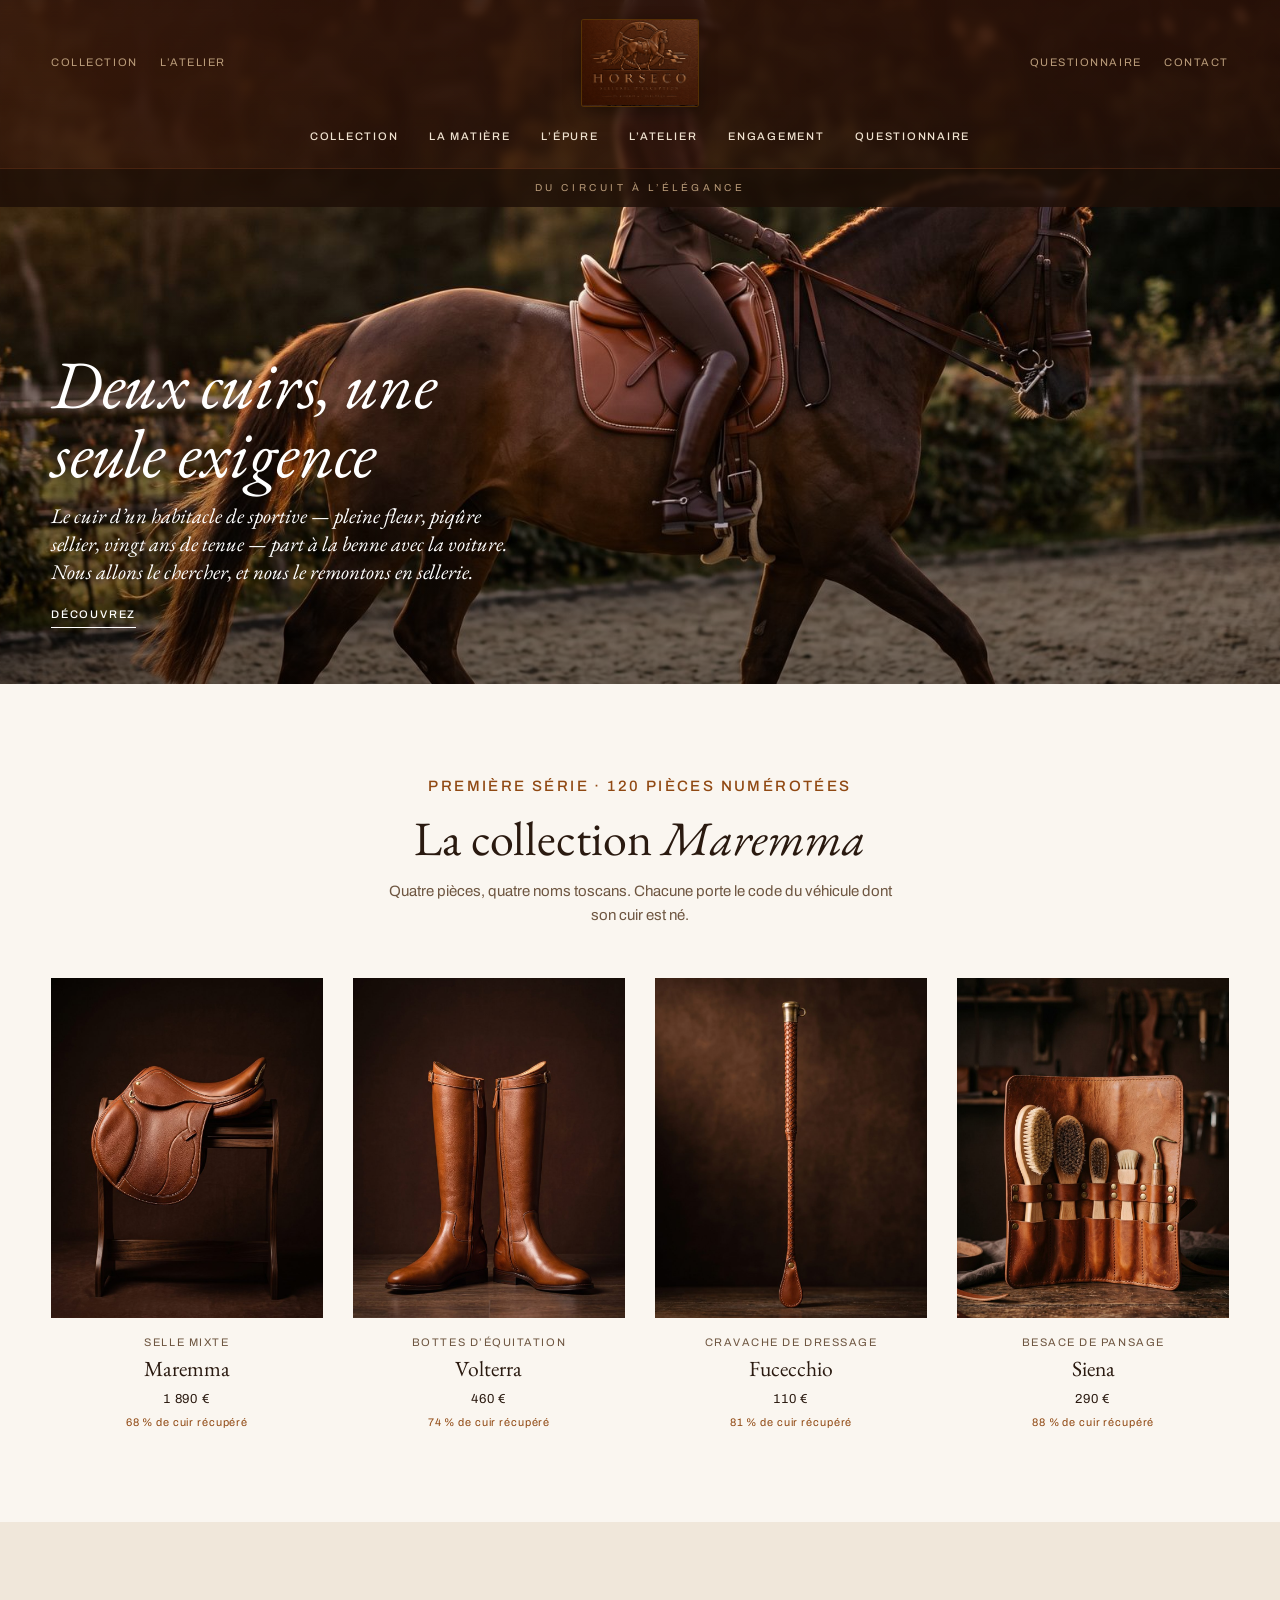
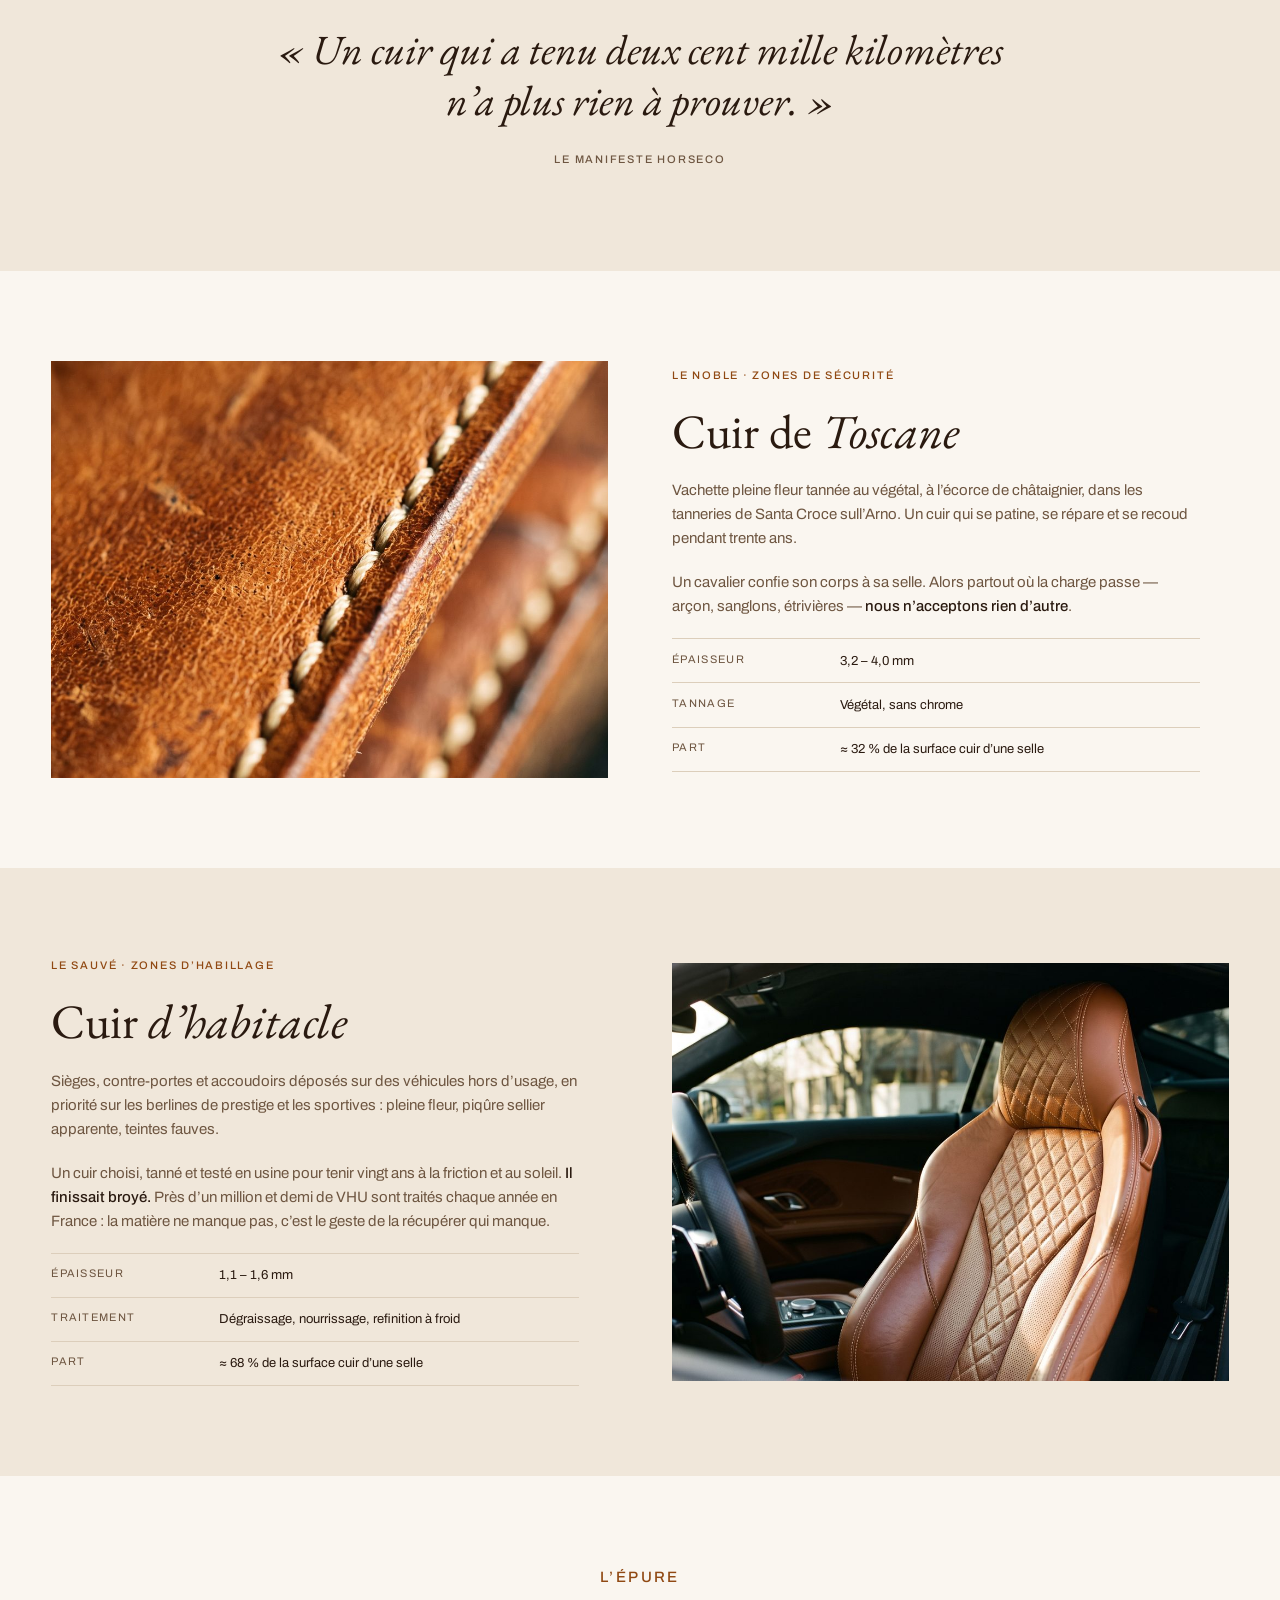
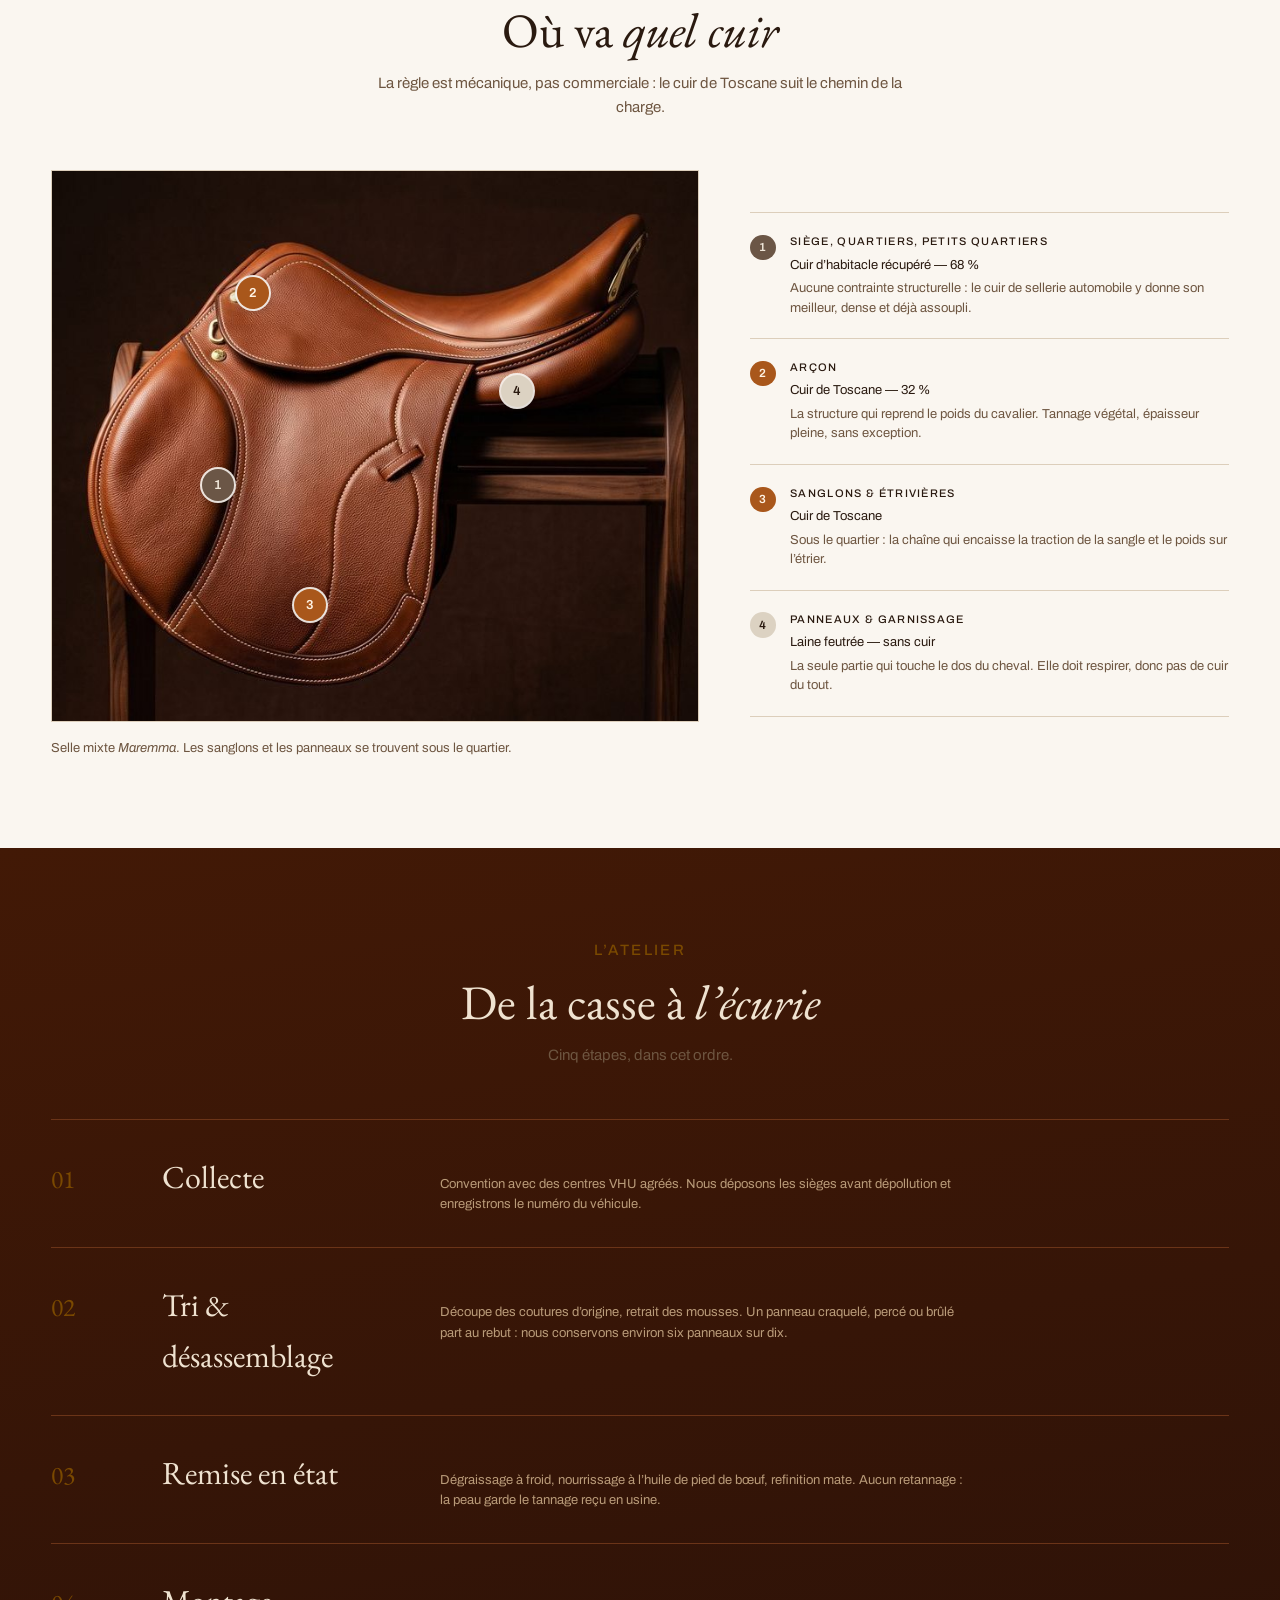
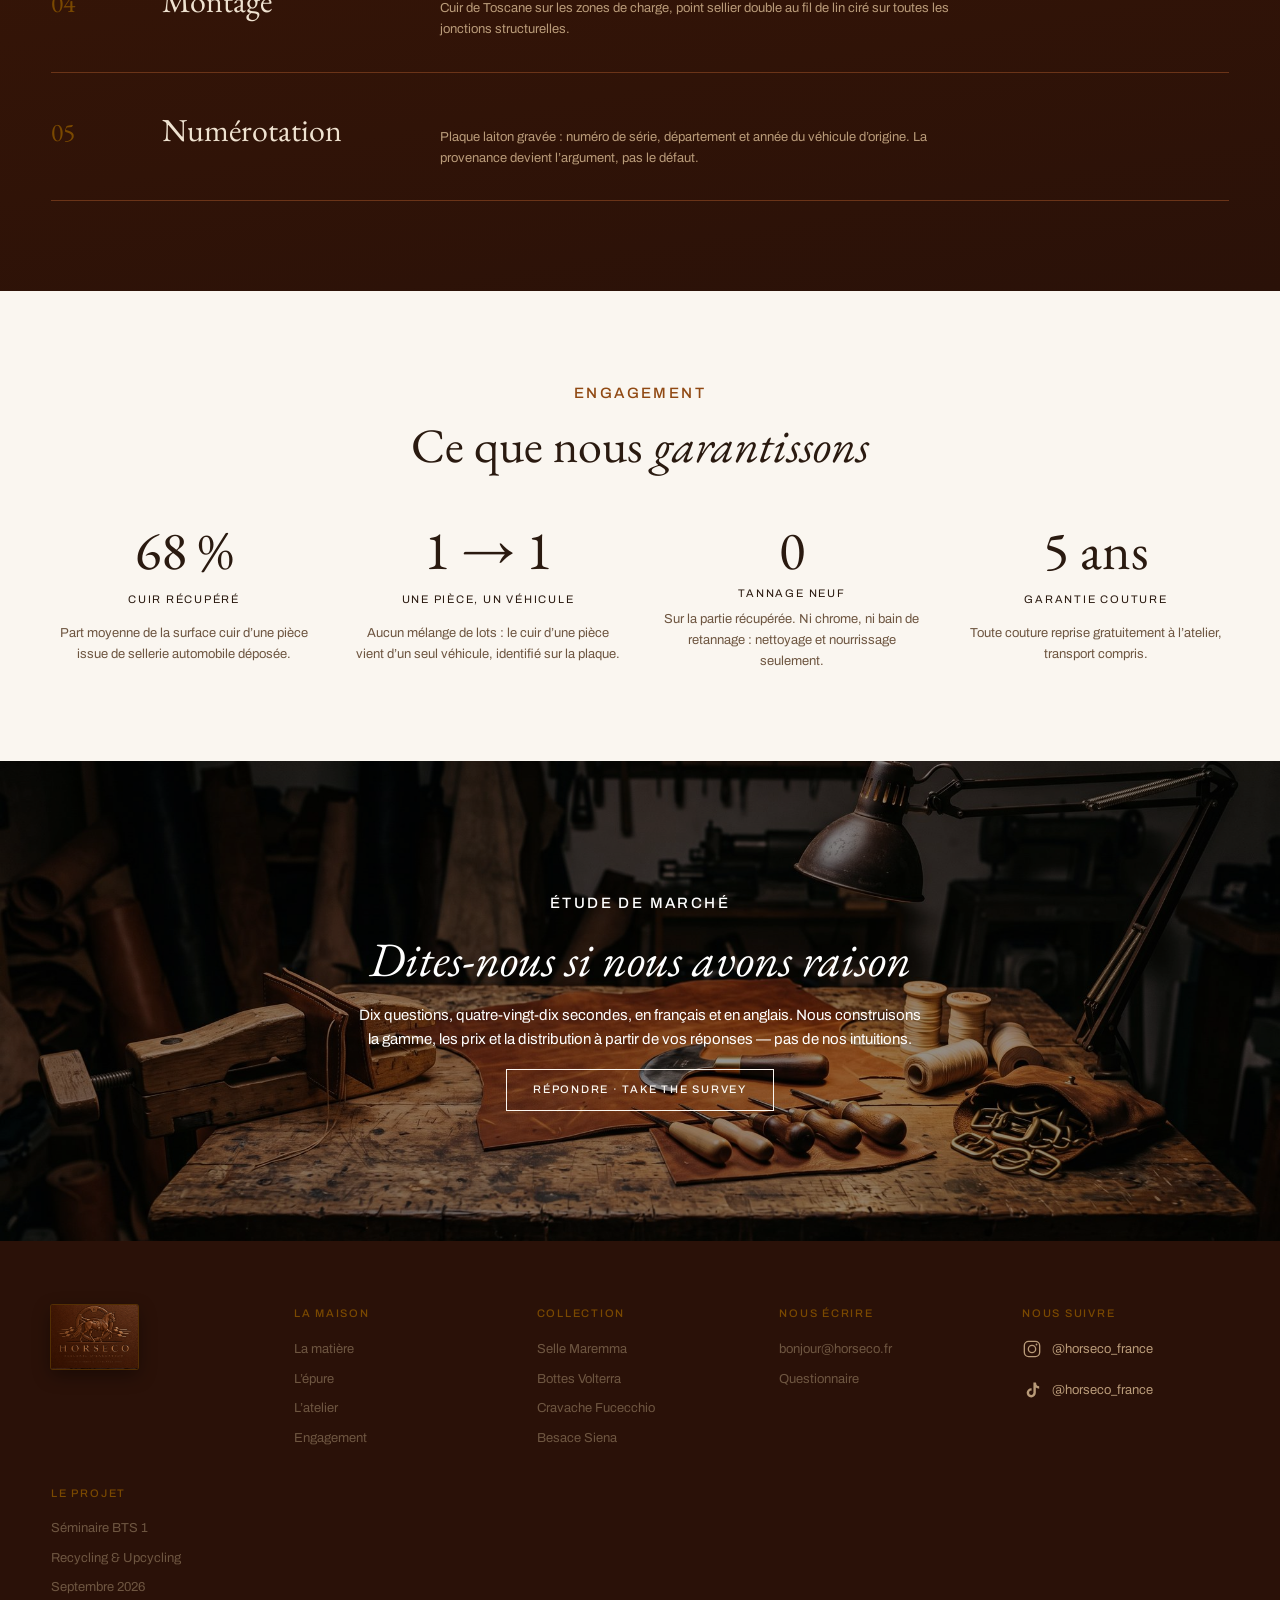
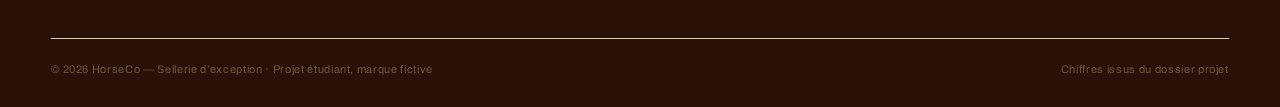
==== index.html @ c3a89ad0 "En-tête translucide, épure simplifiée, réseaux sociaux En-tête : sort du flux et passe au-dessus du " ====
<!doctype html>
<html lang="fr">
<head>
<meta charset="utf-8">
<meta name="viewport" content="width=device-width, initial-scale=1">
<title>HorseCo — Sellerie upcyclée</title>
<meta name="description" content="HorseCo, sellerie upcyclée. Cuir artisanal de Toscane sur les points de sécurité, cuir de sellerie automobile récupéré en centre VHU pour le reste.">
<meta name="theme-color" content="#FFFFFF">
<link rel="preconnect" href="https://fonts.googleapis.com">
<link rel="preconnect" href="https://fonts.gstatic.com" crossorigin>
<link rel="stylesheet" href="https://fonts.googleapis.com/css2?family=Archivo:wght@400;500;600&family=EB+Garamond:ital,wght@0,400;0,500;1,400;1,500&display=swap">
<link rel="stylesheet" href="assets/css/horseco.css?v=7">
<link rel="icon" href="assets/img/logo-horseco.svg" type="image/svg+xml">
</head>
<body>

<!-- ============ En-tête ============ -->
<header class="masthead">
  <div class="topbar">
    <div class="side">
      <a href="#collection">Collection</a>
      <a href="#atelier">L’atelier</a>
    </div>

    <a class="logo" href="#top">
      <img src="assets/img/logo-horseco.png" width="511" height="378"
           alt="HorseCo — Sellerie d’exception">
    </a>

    <div class="side side--end">
      <a href="questionnaire.html">Questionnaire</a>
      <a href="#contact">Contact</a>
    </div>
  </div>

  <nav class="mainnav" aria-label="Collections et maison">
    <a href="#collection">Collection</a>
    <a href="#matiere">La matière</a>
    <a href="#epure">L’épure</a>
    <a href="#atelier">L’atelier</a>
    <a href="#engagement">Engagement</a>
    <a href="questionnaire.html">Questionnaire</a>
  </nav>

  <p class="signature">Du circuit à l’élégance</p>
</header>

<main id="top">

  <!-- ============ Hero ============ -->
  <section class="hero">
    <figure class="media media--film">
      <!-- Film de présentation, muet et en boucle. La photo sert d'affiche
           le temps du chargement, et de repli si la lecture est refusée. -->
      <video class="film" poster="assets/img/hero.jpg"
             autoplay muted loop playsinline preload="auto"
             aria-label="Film de présentation HorseCo, sans son : de l’habitacle de sportive à la sellerie">
        <source src="assets/video/hero.mp4" type="video/mp4">
      </video>
    </figure>
    <div class="hero-caption">
      <h1>Deux cuirs, une seule exigence</h1>
      <p>
        Le cuir d’un habitacle de sportive — pleine fleur, piqûre sellier,
        vingt ans de tenue — part à la benne avec la voiture.
        Nous allons le chercher, et nous le remontons en sellerie.
      </p>
      <a class="underlink" href="#matiere">Découvrez</a>
    </div>
  </section>

  <!-- ============ Collection ============ -->
  <section class="band" id="collection">
    <div class="wrap">
      <div class="band-head">
        <p class="caps">Première série · 120 pièces numérotées</p>
        <h2>La collection <em>Maremma</em></h2>
        <p>
          Quatre pièces, quatre noms toscans. Chacune porte le code du véhicule
          dont son cuir est né.
        </p>
      </div>

      <div class="tiles">

        <article class="tile">
          <figure class="media">
            <img src="assets/img/selle.jpg" alt="Selle mixte HorseCo Maremma">
            <div class="media-fallback" aria-hidden="true">
              <svg viewBox="0 0 120 110" fill="none" stroke="#1B1917" stroke-width="1.3" stroke-linecap="round" stroke-linejoin="round">
                <path d="M14 60C15 45 20 38 28 37c14-1 24 7 30 15 10-10 24-18 34-16 10 2 12 16 12 24v4H14z"/>
                <path d="M32 64l-4 24c-1 8 4 12 14 12h28c9 0 13-4 11-11l-5-25"/>
                <path d="M46 64v31M58 64v31M70 64v20"/>
                <path d="M66 84c-4 6-3 13 4 13s8-7 4-13M65 94h10"/>
              </svg>
            </div>
          </figure>
          <div class="tile-body">
            <p class="kind">Selle mixte</p>
            <h3>Maremma</h3>
            <p class="price">1 890 €</p>
            <p class="share">68 % de cuir récupéré</p>
          </div>
        </article>

        <article class="tile">
          <figure class="media">
            <img src="assets/img/bottes.jpg" alt="Bottes d’équitation HorseCo Volterra">
            <div class="media-fallback" aria-hidden="true">
              <svg viewBox="0 0 120 110" fill="none" stroke="#1B1917" stroke-width="1.3" stroke-linecap="round" stroke-linejoin="round">
                <path d="M44 10h28l3 62 9 26 2 10H36l2-10 9-26z"/>
                <path d="M44 10c8 4 20 4 28 0"/>
                <path d="M47 72h26M38 98h44"/>
              </svg>
            </div>
          </figure>
          <div class="tile-body">
            <p class="kind">Bottes d’équitation</p>
            <h3>Volterra</h3>
            <p class="price">460 €</p>
            <p class="share">74 % de cuir récupéré</p>
          </div>
        </article>

        <article class="tile">
          <figure class="media">
            <img src="assets/img/cravache.jpg" alt="Cravache de dressage HorseCo Fucecchio">
            <div class="media-fallback" aria-hidden="true">
              <svg viewBox="0 0 120 110" fill="none" stroke="#1B1917" stroke-width="1.3" stroke-linecap="round" stroke-linejoin="round">
                <path d="M28 100L88 22"/>
                <path d="M28 100l14-18" stroke-width="4"/>
                <path d="M84 26l10-13c2-3 7-2 8 2l2 9c1 4-3 7-7 6z"/>
                <circle cx="27" cy="101" r="3.5"/>
              </svg>
            </div>
          </figure>
          <div class="tile-body">
            <p class="kind">Cravache de dressage</p>
            <h3>Fucecchio</h3>
            <p class="price">110 €</p>
            <p class="share">81 % de cuir récupéré</p>
          </div>
        </article>

        <article class="tile">
          <figure class="media">
            <img src="assets/img/besace.jpg" alt="Besace de pansage HorseCo Siena">
            <div class="media-fallback" aria-hidden="true">
              <svg viewBox="0 0 120 110" fill="none" stroke="#1B1917" stroke-width="1.3" stroke-linecap="round" stroke-linejoin="round">
                <path d="M26 44h68v46c0 8-5 12-13 12H39c-8 0-13-4-13-12z"/>
                <path d="M26 44l6-18h56l6 18"/>
                <path d="M42 26c0-10 6-16 18-16s18 6 18 16"/>
                <path d="M54 68h12v10H54z"/>
              </svg>
            </div>
          </figure>
          <div class="tile-body">
            <p class="kind">Besace de pansage</p>
            <h3>Siena</h3>
            <p class="price">290 €</p>
            <p class="share">88 % de cuir récupéré</p>
          </div>
        </article>

      </div>
    </div>
  </section>

  <!-- ============ Citation ============ -->
  <section class="pull band--sand">
    <div class="wrap wrap--narrow">
      <blockquote>« Un cuir qui a tenu deux cent mille kilomètres n’a plus rien à prouver. »</blockquote>
      <p class="attrib caps">Le manifeste HorseCo</p>
    </div>
  </section>

  <!-- ============ La matière — le noble ============ -->
  <section class="band" id="matiere">
    <div class="wrap editorial">
      <figure class="media">
        <img src="assets/img/matiere-toscane.jpg" alt="Cuir pleine fleur tanné au végétal, Toscane">
        <div class="media-fallback" aria-hidden="true">
          <svg viewBox="0 0 120 90" fill="none" stroke="#1B1917" stroke-width="1.2" stroke-linecap="round">
            <path d="M14 20h92v50H14z"/>
            <path d="M14 34h92M14 56h92" stroke-dasharray="4 6"/>
          </svg>
        </div>
      </figure>
      <div class="editorial-text">
        <p class="caps">Le noble · Zones de sécurité</p>
        <h2>Cuir de <em>Toscane</em></h2>
        <p>
          Vachette pleine fleur tannée au végétal, à l’écorce de châtaignier, dans les
          tanneries de Santa Croce sull’Arno. Un cuir qui se patine, se répare et se
          recoud pendant trente ans.
        </p>
        <p>
          Un cavalier confie son corps à sa selle. Alors partout où la charge passe —
          arçon, sanglons, étrivières — <strong>nous n’acceptons rien d’autre</strong>.
        </p>
        <dl class="specs">
          <div><dt>Épaisseur</dt><dd>3,2 – 4,0 mm</dd></div>
          <div><dt>Tannage</dt><dd>Végétal, sans chrome</dd></div>
          <div><dt>Part</dt><dd>≈ 32 % de la surface cuir d’une selle</dd></div>
        </dl>
      </div>
    </div>
  </section>

  <!-- ============ La matière — le sauvé ============ -->
  <section class="band band--sand">
    <div class="wrap editorial editorial--flip">
      <figure class="media">
        <img src="assets/img/matiere-vhu.jpg" alt="Cuir de sellerie automobile déposé sur un véhicule hors d’usage">
        <div class="media-fallback" aria-hidden="true">
          <svg viewBox="0 0 120 90" fill="none" stroke="#1B1917" stroke-width="1.2" stroke-linecap="round">
            <path d="M22 62V38c0-6 4-10 10-10h20c6 0 10 4 10 10v24"/>
            <path d="M62 62V44c0-4 3-7 7-7h16c5 0 9 4 9 9v16"/>
            <path d="M14 62h92"/>
          </svg>
        </div>
      </figure>
      <div class="editorial-text">
        <p class="caps">Le sauvé · Zones d’habillage</p>
        <h2>Cuir <em>d’habitacle</em></h2>
        <p>
          Sièges, contre-portes et accoudoirs déposés sur des véhicules hors d’usage,
          en priorité sur les berlines de prestige et les sportives : pleine fleur,
          piqûre sellier apparente, teintes fauves.
        </p>
        <p>
          Un cuir choisi, tanné et testé en usine pour tenir vingt ans à la friction
          et au soleil. <strong>Il finissait broyé.</strong> Près d’un million et demi
          de VHU sont traités chaque année en France : la matière ne manque pas,
          c’est le geste de la récupérer qui manque.
        </p>
        <dl class="specs">
          <div><dt>Épaisseur</dt><dd>1,1 – 1,6 mm</dd></div>
          <div><dt>Traitement</dt><dd>Dégraissage, nourrissage, refinition à froid</dd></div>
          <div><dt>Part</dt><dd>≈ 68 % de la surface cuir d’une selle</dd></div>
        </dl>
      </div>
    </div>
  </section>

  <!-- ============ L'épure ============ -->
  <section class="band" id="epure">
    <div class="wrap">
      <div class="band-head">
        <p class="caps">L’épure</p>
        <h2>Où va <em>quel cuir</em></h2>
        <p>La règle est mécanique, pas commerciale : le cuir de Toscane suit le chemin de la charge.</p>
      </div>

      <div class="epure">
        <figure class="epure-photo">
          <div class="plan">
            <img src="assets/img/epure-selle.jpg" width="740" height="630"
                 alt="Selle mixte HorseCo Maremma, vue de trois quarts, avec quatre repères situant chaque cuir.">
            <b class="repere" style="left:25.7%; top:57.1%; --c:#6B5646; --t:#F0E7DA">1</b>
            <b class="repere" style="left:31.1%; top:22.2%; --c:#A9571B; --t:#FFF3E4">2</b>
            <b class="repere" style="left:40%; top:79%; --c:#A9571B; --t:#FFF3E4">3</b>
            <b class="repere" style="left:72%; top:40%; --c:#DCD2C2; --t:#2A1A10">4</b>
          </div>
          <figcaption>
            Selle mixte <em>Maremma</em>. Les sanglons et les panneaux se trouvent sous le quartier.
          </figcaption>
        </figure>

        <ol class="epure-legende">
          <li style="--c:#6B5646; --t:#F0E7DA">
            <span class="num">1</span>
            <div>
              <h3>Siège, quartiers, petits quartiers</h3>
              <p class="cuir">Cuir d’habitacle récupéré — 68 %</p>
              <p>Aucune contrainte structurelle : le cuir de sellerie automobile y donne son meilleur, dense et déjà assoupli.</p>
            </div>
          </li>
          <li style="--c:#A9571B; --t:#FFF3E4">
            <span class="num">2</span>
            <div>
              <h3>Arçon</h3>
              <p class="cuir">Cuir de Toscane — 32 %</p>
              <p>La structure qui reprend le poids du cavalier. Tannage végétal, épaisseur pleine, sans exception.</p>
            </div>
          </li>
          <li style="--c:#A9571B; --t:#FFF3E4">
            <span class="num">3</span>
            <div>
              <h3>Sanglons &amp; étrivières</h3>
              <p class="cuir">Cuir de Toscane</p>
              <p>Sous le quartier : la chaîne qui encaisse la traction de la sangle et le poids sur l’étrier.</p>
            </div>
          </li>
          <li style="--c:#DCD2C2; --t:#2A1A10">
            <span class="num">4</span>
            <div>
              <h3>Panneaux &amp; garnissage</h3>
              <p class="cuir">Laine feutrée — sans cuir</p>
              <p>La seule partie qui touche le dos du cheval. Elle doit respirer, donc pas de cuir du tout.</p>
            </div>
          </li>
        </ol>
      </div>
    </div>
  </section>

  <!-- ============ L'atelier ============ -->
  <section class="band band--leather" id="atelier">
    <div class="wrap">
      <div class="band-head">
        <p class="caps">L’atelier</p>
        <h2>De la casse à <em>l’écurie</em></h2>
        <p>Cinq étapes, dans cet ordre.</p>
      </div>
      <div class="steps">
        <div class="step">
          <span class="num">01</span>
          <h3>Collecte</h3>
          <p>Convention avec des centres VHU agréés. Nous déposons les sièges avant dépollution et enregistrons le numéro du véhicule.</p>
        </div>
        <div class="step">
          <span class="num">02</span>
          <h3>Tri &amp; désassemblage</h3>
          <p>Découpe des coutures d’origine, retrait des mousses. Un panneau craquelé, percé ou brûlé part au rebut : nous conservons environ six panneaux sur dix.</p>
        </div>
        <div class="step">
          <span class="num">03</span>
          <h3>Remise en état</h3>
          <p>Dégraissage à froid, nourrissage à l’huile de pied de bœuf, refinition mate. Aucun retannage : la peau garde le tannage reçu en usine.</p>
        </div>
        <div class="step">
          <span class="num">04</span>
          <h3>Montage</h3>
          <p>Cuir de Toscane sur les zones de charge, point sellier double au fil de lin ciré sur toutes les jonctions structurelles.</p>
        </div>
        <div class="step">
          <span class="num">05</span>
          <h3>Numérotation</h3>
          <p>Plaque laiton gravée : numéro de série, département et année du véhicule d’origine. La provenance devient l’argument, pas le défaut.</p>
        </div>
      </div>
    </div>
  </section>

  <!-- ============ Engagement ============ -->
  <section class="band" id="engagement">
    <div class="wrap">
      <div class="band-head">
        <p class="caps">Engagement</p>
        <h2>Ce que nous <em>garantissons</em></h2>
      </div>
      <div class="figures">
        <div class="figure">
          <span class="v">68 %</span>
          <span class="k">Cuir récupéré</span>
          <p>Part moyenne de la surface cuir d’une pièce issue de sellerie automobile déposée.</p>
        </div>
        <div class="figure">
          <span class="v">1 → 1</span>
          <span class="k">Une pièce, un véhicule</span>
          <p>Aucun mélange de lots : le cuir d’une pièce vient d’un seul véhicule, identifié sur la plaque.</p>
        </div>
        <div class="figure">
          <span class="v">0</span>
          <span class="k">Tannage neuf</span>
          <p>Sur la partie récupérée. Ni chrome, ni bain de retannage : nettoyage et nourrissage seulement.</p>
        </div>
        <div class="figure">
          <span class="v">5 ans</span>
          <span class="k">Garantie couture</span>
          <p>Toute couture reprise gratuitement à l’atelier, transport compris.</p>
        </div>
      </div>
    </div>
  </section>

  <!-- ============ Questionnaire ============ -->
  <section class="callout">
    <figure class="media">
      <img src="assets/img/atelier.jpg" alt="Atelier de sellerie HorseCo">
      <div class="media-fallback" aria-hidden="true">
        <svg viewBox="0 0 120 100" fill="none" stroke="#1B1917" stroke-width="1.2" stroke-linecap="round">
          <path d="M46 6h28v14c22 8 36 26 36 48v16H10V68c0-22 14-40 36-48z"/>
          <path d="M10 74h100"/>
        </svg>
      </div>
    </figure>
    <div class="callout-body">
      <p class="caps">Étude de marché</p>
      <h2>Dites-nous si nous avons raison</h2>
      <p>
        Dix questions, quatre-vingt-dix secondes, en français et en anglais.
        Nous construisons la gamme, les prix et la distribution à partir de vos
        réponses — pas de nos intuitions.
      </p>
      <a class="btn btn--light" href="questionnaire.html">Répondre · Take the survey</a>
    </div>
  </section>

</main>

<!-- ============ Pied de page ============ -->
<footer class="foot" id="contact">
 <div class="wrap">
  <div class="foot-cols">
    <div>
      <a class="logo" href="#top">
        <img src="assets/img/logo-horseco.png" width="511" height="378"
             alt="HorseCo — Sellerie d’exception">
      </a>
    </div>
    <div>
      <h4>La maison</h4>
      <ul>
        <li><a href="#matiere">La matière</a></li>
        <li><a href="#epure">L’épure</a></li>
        <li><a href="#atelier">L’atelier</a></li>
        <li><a href="#engagement">Engagement</a></li>
      </ul>
    </div>
    <div>
      <h4>Collection</h4>
      <ul>
        <li><a href="#collection">Selle Maremma</a></li>
        <li><a href="#collection">Bottes Volterra</a></li>
        <li><a href="#collection">Cravache Fucecchio</a></li>
        <li><a href="#collection">Besace Siena</a></li>
      </ul>
    </div>
    <div>
      <h4>Nous écrire</h4>
      <ul>
        <li>bonjour@horseco.fr</li>
        <li><a href="questionnaire.html">Questionnaire</a></li>
      </ul>
    </div>
    <div>
      <h4>Nous suivre</h4>
      <ul class="reseaux">
        <li>
          <a href="https://www.instagram.com/horseco_france/" target="_blank" rel="noopener">
            <svg viewBox="0 0 24 24" fill="none" stroke="currentColor" stroke-width="1.6" aria-hidden="true">
              <rect x="2.8" y="2.8" width="18.4" height="18.4" rx="5.2"/>
              <circle cx="12" cy="12" r="4.4"/>
              <circle cx="17.4" cy="6.6" r="1.1" fill="currentColor" stroke="none"/>
            </svg>
            <span>@horseco_france</span>
          </a>
        </li>
        <li>
          <a href="https://www.tiktok.com/@horseco_france" target="_blank" rel="noopener">
            <svg viewBox="0 0 24 24" fill="currentColor" aria-hidden="true">
              <path d="M16.6 3h-2.9v12.4a2.6 2.6 0 1 1-2.2-2.6v-2.9a5.5 5.5 0 1 0 5.1 5.5V9.1a6.6 6.6 0 0 0 4 1.3V7.5a3.8 3.8 0 0 1-3.6-3.7z"/>
            </svg>
            <span>@horseco_france</span>
          </a>
        </li>
      </ul>
    </div>
    <div>
      <h4>Le projet</h4>
      <ul>
        <li>Séminaire BTS 1</li>
        <li>Recycling &amp; Upcycling</li>
        <li>Septembre 2026</li>
      </ul>
    </div>
  </div>
  <div class="foot-note">
    <span>© 2026 HorseCo — Sellerie d’exception · Projet étudiant, marque fictive</span>
    <span>Chiffres issus du dossier projet</span>
  </div>
 </div>
</footer>

<script src="assets/js/site.js?v=7"></script>
</body>
</html>
---- assets/css/horseco.css ----
/* ============================================================
   HORSECO — Feuille de style maison
   Direction : maison de sellerie parisienne, papier clair,
   photographie plein cadre, typographie serif en italique.
   Séminaire BTS 1 — septembre 2026
   ============================================================ */

/* ---------- 1. Jetons ---------- */
:root {
  /* Relevés sur le moodboard : pastilles cognac / or vieilli / noir,
     et sur le cuir du panneau du logo. */
  --paper:   #FAF6F0;   /* parchemin */
  --sand:    #F0E7DA;   /* bandeaux, respiration */
  --tile:    #E4D8C7;   /* réserve d'image */
  --line:    #DCCEBB;   /* filets */
  --ink:     #2A1A10;   /* texte */
  --ink-2:   #6E5641;   /* texte secondaire */
  --accent:  #904913;   /* cognac */
  --gold:    #7A4900;   /* or vieilli */

  --leather:      #421906;  /* cuir du panneau logo */
  --leather-2:    #2A1108;  /* cuir dans l'ombre */
  --leather-line: #6B3418;  /* filet sur cuir */
  --cream:        #EFE2D0;  /* texte sur cuir */
  --cream-dim:    #B99B79;

  --display: "EB Garamond", Garamond, "Times New Roman", serif;
  --sans: "Archivo", "Helvetica Neue", Helvetica, Arial, sans-serif;

  --t-nano: 0.625rem;
  --t-xs:   0.6875rem;
  --t-sm:   0.8125rem;
  --t-base: 0.9375rem;
  --t-lg:   1.0625rem;
  --t-xl:   clamp(1.35rem, 1rem + 1.4vw, 2rem);
  --t-2xl:  clamp(1.9rem, 1.2rem + 2.6vw, 3rem);
  --t-3xl:  clamp(2.4rem, 1.4rem + 4.2vw, 4.25rem);

  --gutter: clamp(1.1rem, 4vw, 3.75rem);
  --measure: 33rem;
}

/* ---------- 2. Base ---------- */
*, *::before, *::after { box-sizing: border-box; }

html { scroll-behavior: smooth; }
@media (prefers-reduced-motion: reduce) {
  html { scroll-behavior: auto; }
  *, *::before, *::after {
    animation-duration: 0.001ms !important;
    transition-duration: 0.001ms !important;
  }
}

body {
  margin: 0;
  background: var(--paper);
  color: var(--ink);
  font-family: var(--sans);
  font-weight: 400;
  font-size: var(--t-base);
  line-height: 1.6;
  -webkit-font-smoothing: antialiased;
}

img, svg { display: block; max-width: 100%; }
a { color: inherit; text-decoration: none; }
p { margin: 0; }
h1, h2, h3, h4 { margin: 0; font-weight: 400; text-wrap: balance; }

:focus-visible { outline: 2px solid var(--accent); outline-offset: 3px; }

/* ---------- 3. Éléments de maison ---------- */

/* Petites capitales espacées : la voix de la maison */
.caps {
  font-family: var(--sans);
  font-size: var(--t-xs);
  font-weight: 500;
  letter-spacing: 0.16em;
  text-transform: uppercase;
}

/* Lien souligné à la Hermès */
.underlink {
  display: inline-block;
  font-size: var(--t-xs);
  font-weight: 500;
  letter-spacing: 0.16em;
  text-transform: uppercase;
  padding-bottom: 3px;
  border-bottom: 1px solid currentColor;
  transition: opacity 0.3s ease;
}
.underlink:hover { opacity: 0.6; }

.btn {
  display: inline-block;
  font-family: var(--sans);
  font-size: var(--t-xs);
  font-weight: 500;
  letter-spacing: 0.16em;
  text-transform: uppercase;
  padding: 1.05em 2.4em;
  border: 1px solid var(--ink);
  background: transparent;
  color: var(--ink);
  cursor: pointer;
  transition: background 0.35s ease, color 0.35s ease;
}
.btn:hover { background: var(--ink); color: var(--paper); }
.btn--solid { background: var(--ink); color: var(--paper); }
.btn--solid:hover { background: transparent; color: var(--ink); }
.btn--light { border-color: var(--paper); color: var(--paper); }
.btn--light:hover { background: var(--paper); color: var(--ink); }

.wrap { max-width: 92rem; margin-inline: auto; padding-inline: var(--gutter); }
.wrap--narrow { max-width: 62rem; }

/* ---------- 4. Réserves d'image ---------- */
/* Une photo déposée dans assets/img/ s'affiche automatiquement.
   Absente, la réserve dessine une épure au trait à sa place. */
.media {
  position: relative;
  margin: 0;
  overflow: hidden;
  background: var(--tile);
}
.media img,
.media video {
  width: 100%;
  height: 100%;
  object-fit: cover;
}

/* Le film est tourné à la verticale : dans une bande large, on cadre
   un peu au-dessus du centre, là où se tiennent les mains et le cavalier. */
.media--film video { object-position: center 42%; background: var(--leather-2); }
.media-fallback {
  position: absolute;
  inset: 0;
  display: none;
  place-items: center;
  background:
    radial-gradient(120% 100% at 30% 20%, #F1EDE6 0%, #E4DFD6 55%, #D8D2C7 100%);
}
.media-fallback svg { width: 34%; max-width: 190px; height: auto; opacity: 0.42; }
.media[data-missing="true"] img { display: none; }
.media[data-missing="true"] .media-fallback { display: grid; }

/* ---------- 5. En-tête ---------- */
/* L'en-tête passe par-dessus le film : un voile de cuir semi-opaque,
   assez dense pour que le texte reste lisible, assez fin pour qu'on
   devine le mouvement de la vidéo derrière. */
.masthead {
  position: absolute;
  inset-inline: 0;
  top: 0;
  z-index: 5;
  color: var(--cream);
  background: linear-gradient(
    180deg,
    rgba(42, 17, 8, 0.90) 0%,
    rgba(42, 17, 8, 0.78) 55%,
    rgba(42, 17, 8, 0.58) 100%);
  backdrop-filter: blur(3px) saturate(115%);
  -webkit-backdrop-filter: blur(3px) saturate(115%);
}

/* Les pages sans film gardent un en-tête plein, dans le flux. */
body.survey .masthead { position: static; background: var(--leather-2); backdrop-filter: none; }

.topbar {
  display: grid;
  grid-template-columns: 1fr auto 1fr;
  align-items: center;
  gap: 1rem;
  padding: 1.25rem var(--gutter) 1rem;
}
.topbar .side { display: flex; align-items: center; gap: 1.4rem; color: var(--cream-dim); }
.topbar .side--end { justify-content: flex-end; }
.topbar .side a { font-size: var(--t-xs); letter-spacing: 0.14em; text-transform: uppercase; }
.topbar .side a:hover { color: var(--cream); }

/* Le logo est livré embossé sur son cuir : on l'assume comme une pièce
   apposée, à la manière des patchs sur les brosses du moodboard. */
.logo { display: block; padding-inline: 1rem; }
.logo img {
  height: clamp(58px, 7vw, 86px);
  width: auto;
  border-radius: 2px;
  box-shadow:
    0 0 0 1px rgba(122, 73, 0, 0.55),
    0 6px 18px rgba(0, 0, 0, 0.4);
}

.mainnav {
  display: flex;
  justify-content: center;
  flex-wrap: wrap;
  gap: clamp(0.9rem, 2.4vw, 2.6rem);
  padding: 0.35rem var(--gutter) 1.15rem;
}
.mainnav a {
  font-size: var(--t-xs);
  font-weight: 500;
  letter-spacing: 0.16em;
  text-transform: uppercase;
  color: var(--cream);
  padding-bottom: 3px;
  border-bottom: 1px solid transparent;
  transition: border-color 0.3s ease;
}
.mainnav a:hover { border-bottom-color: var(--gold); }

/* La signature du logo, reprise en filet sous la navigation */
.signature {
  border-top: 1px solid var(--leather-line);
  padding: 0.7rem var(--gutter);
  text-align: center;
  font-size: var(--t-nano);
  letter-spacing: 0.36em;
  text-transform: uppercase;
  color: var(--cream-dim);
  background: rgba(22, 13, 6, 0.55);
  border-top-color: rgba(107, 52, 24, 0.55);
}

@media (max-width: 700px) {
  .topbar { grid-template-columns: 1fr; justify-items: center; }
  .topbar .side { display: none; }
  .mainnav { gap: 0.75rem 1.1rem; }
  .signature { letter-spacing: 0.24em; }
}

/* Bande de cuir pleine largeur */
.band--leather {
  background: linear-gradient(170deg, var(--leather) 0%, var(--leather-2) 100%);
  color: var(--cream);
}
.band--leather h2, .band--leather h3, .band--leather .figure .v { color: var(--cream); }
.band--leather p, .band--leather .step p { color: var(--cream-dim); }
.band--leather .band-head .caps { color: var(--gold); }
.band--leather .step { border-top-color: var(--leather-line); }
.band--leather .step:last-child { border-bottom-color: var(--leather-line); }
.band--leather .step .num { color: var(--gold); }
.band--leather .btn { border-color: var(--cream); color: var(--cream); }
.band--leather .btn:hover { background: var(--cream); color: var(--leather); }

/* ---------- 6. Hero plein cadre ---------- */
.hero { position: relative; background: var(--tile); }
.hero .media {
  min-height: min(76vh, 700px);
  height: min(76vh, 700px);
}
.hero .media::after {
  content: "";
  position: absolute;
  inset: 0;
  background: linear-gradient(to top, rgba(0,0,0,0.52) 0%, rgba(0,0,0,0.14) 38%, rgba(0,0,0,0) 62%);
}
.hero-caption {
  position: absolute;
  inset-inline-start: var(--gutter);
  inset-block-end: clamp(2rem, 5vw, 3.5rem);
  z-index: 2;
  color: #fff;
  display: grid;
  gap: 0.85rem;
  max-width: min(38rem, calc(100% - 2 * var(--gutter)));
}
.hero-caption h1 {
  font-family: var(--display);
  font-style: italic;
  font-size: var(--t-3xl);
  line-height: 1.02;
  letter-spacing: -0.01em;
}
.hero-caption p {
  font-family: var(--display);
  font-style: italic;
  font-size: clamp(1rem, 0.85rem + 0.6vw, 1.3rem);
  line-height: 1.35;
  max-width: 30rem;
}
.hero-caption .underlink { justify-self: start; margin-top: 0.4rem; }

/* ---------- 7. Bandes ---------- */
.band { padding-block: clamp(3.5rem, 7vw, 6.5rem); }
.band--sand { background: var(--sand); }

.band-head {
  display: grid;
  gap: 0.9rem;
  justify-items: center;
  text-align: center;
  padding-bottom: clamp(2rem, 4vw, 3.25rem);
}
.band-head .caps { color: var(--accent); }
.band-head h2 {
  font-family: var(--display);
  font-size: var(--t-2xl);
  line-height: 1.1;
}
.band-head h2 em { font-style: italic; }
.band-head p {
  max-width: var(--measure);
  color: var(--ink-2);
  font-size: var(--t-base);
}

/* ---------- 8. Grille de pièces ---------- */
.tiles {
  display: grid;
  grid-template-columns: repeat(auto-fit, minmax(min(100%, 14rem), 1fr));
  gap: clamp(1rem, 2.4vw, 2rem);
}
.tile { display: grid; gap: 1rem; }
.tile .media { aspect-ratio: 4 / 5; background: var(--paper); }
.tile .media img { transition: transform 1.4s cubic-bezier(0.2, 0, 0.1, 1); }
.tile:hover .media img { transform: scale(1.035); }
.tile-body { display: grid; gap: 0.3rem; text-align: center; }
.tile-body h3 {
  font-family: var(--display);
  font-size: 1.35rem;
  line-height: 1.15;
}
.tile-body .kind { font-size: var(--t-xs); letter-spacing: 0.14em; text-transform: uppercase; color: var(--ink-2); }
.tile-body .price {
  font-size: var(--t-sm);
  letter-spacing: 0.06em;
  font-variant-numeric: tabular-nums;
  margin-top: 0.2rem;
}
.tile-body .share { font-size: var(--t-xs); color: var(--accent); letter-spacing: 0.08em; }

/* ---------- 9. Éditorial : image + texte ---------- */
.editorial {
  display: grid;
  grid-template-columns: repeat(2, minmax(0, 1fr));
  align-items: center;
  gap: clamp(1.5rem, 5vw, 5rem);
}
.editorial .media { aspect-ratio: 4 / 3; }
.editorial--flip .editorial-text { order: -1; }
@media (max-width: 860px) {
  .editorial { grid-template-columns: minmax(0, 1fr); }
  .editorial--flip .editorial-text { order: 0; }
}
.editorial-text { display: grid; gap: 1.25rem; max-width: var(--measure); }
.editorial-text .caps { color: var(--accent); }
.editorial-text h2 { font-family: var(--display); font-size: var(--t-2xl); line-height: 1.12; }
.editorial-text h2 em { font-style: italic; }
.editorial-text p { color: var(--ink-2); }
.editorial-text strong { color: var(--ink); font-weight: 500; }
.editorial-text .underlink { justify-self: start; margin-top: 0.5rem; }

/* Spécifications matière */
.specs {
  margin: 0;
  display: grid;
  gap: 0;
  border-top: 1px solid var(--line);
}
.specs > div {
  display: grid;
  grid-template-columns: 9.5rem minmax(0, 1fr);
  gap: 1rem;
  padding-block: 0.7rem;
  border-bottom: 1px solid var(--line);
  font-size: var(--t-sm);
}
.specs dt { font-size: var(--t-xs); letter-spacing: 0.12em; text-transform: uppercase; color: var(--ink-2); }
.specs dd { margin: 0; }
@media (max-width: 520px) { .specs > div { grid-template-columns: minmax(0, 1fr); gap: 0.15rem; } }

/* ---------- 9 bis. L'épure : la pièce à gauche, la légende à droite ---------- */
.epure {
  display: grid;
  grid-template-columns: minmax(0, 1.15fr) minmax(0, 0.85fr);
  gap: clamp(1.75rem, 4vw, 3.5rem);
  align-items: center;
}
@media (max-width: 860px) { .epure { grid-template-columns: minmax(0, 1fr); } }

.epure-photo { margin: 0; display: grid; gap: 1rem; }
.epure-photo .plan { position: relative; border: 1px solid var(--line); }
.epure-photo img { width: 100%; height: auto; }
.epure-photo figcaption { font-size: var(--t-sm); color: var(--ink-2); }
.epure-photo figcaption em { font-style: italic; }

/* Repère chiffré, coloré par le cuir qu'il désigne */
.repere {
  position: absolute;
  transform: translate(-50%, -50%);
  width: 2rem;
  height: 2rem;
  display: grid;
  place-items: center;
  border-radius: 50%;
  background: var(--c);
  color: var(--t);
  font-family: var(--sans);
  font-size: var(--t-sm);
  font-weight: 600;
  font-variant-numeric: tabular-nums;
  box-shadow: 0 0 0 2px rgba(250, 246, 240, 0.9), 0 3px 10px rgba(0, 0, 0, 0.35);
}

.epure-legende { list-style: none; margin: 0; padding: 0; display: grid; }
.epure-legende li {
  display: grid;
  grid-template-columns: auto minmax(0, 1fr);
  gap: 0.9rem;
  padding-block: clamp(0.9rem, 2vw, 1.25rem);
  border-top: 1px solid var(--line);
}
.epure-legende li:last-child { border-bottom: 1px solid var(--line); }
.epure-legende .num {
  width: 1.6rem;
  height: 1.6rem;
  margin-top: 0.1rem;
  display: grid;
  place-items: center;
  border-radius: 50%;
  background: var(--c);
  color: var(--t);
  font-size: 0.74rem;
  font-weight: 600;
  font-variant-numeric: tabular-nums;
}
.epure-legende h3 {
  font-family: var(--sans);
  font-size: var(--t-xs);
  font-weight: 500;
  letter-spacing: 0.12em;
  text-transform: uppercase;
  color: var(--ink);
  margin-bottom: 0.3rem;
}
.epure-legende .cuir { font-size: var(--t-sm); color: var(--ink); margin-bottom: 0.25rem; }
.epure-legende p { font-size: var(--t-sm); color: var(--ink-2); line-height: 1.5; }

/* ---------- 10. Citation pleine largeur ---------- */
.pull {
  padding-block: clamp(3.5rem, 8vw, 7rem);
  text-align: center;
}
.pull blockquote {
  margin: 0 auto;
  max-width: 46rem;
  font-family: var(--display);
  font-style: italic;
  font-size: clamp(1.5rem, 1rem + 2.2vw, 2.6rem);
  line-height: 1.22;
}
.pull .attrib { margin-top: 1.6rem; color: var(--ink-2); }

/* ---------- 11. L'atelier, en séquence ---------- */
.steps { display: grid; }
.step {
  display: grid;
  grid-template-columns: 4.5rem minmax(0, 15rem) minmax(0, 1fr);
  gap: clamp(1rem, 3vw, 2.5rem);
  align-items: baseline;
  padding-block: clamp(1.4rem, 2.6vw, 2rem);
  border-top: 1px solid var(--line);
}
.step:last-child { border-bottom: 1px solid var(--line); }
.step .num {
  font-family: var(--display);
  font-size: 1.6rem;
  color: var(--accent);
  font-variant-numeric: tabular-nums;
  line-height: 1;
}
.step h3 { font-family: var(--display); font-size: var(--t-xl); }
.step p { color: var(--ink-2); font-size: var(--t-sm); max-width: var(--measure); }
@media (max-width: 780px) {
  .step { grid-template-columns: 3rem minmax(0, 1fr); }
  .step p { grid-column: 2; }
}

/* ---------- 12. Chiffres ---------- */
.figures {
  display: grid;
  grid-template-columns: repeat(auto-fit, minmax(min(100%, 11rem), 1fr));
  gap: clamp(1.5rem, 3vw, 3rem);
  text-align: center;
}
.figure { display: grid; gap: 0.45rem; }
.figure .v {
  font-family: var(--display);
  font-size: clamp(2.2rem, 1.4rem + 2.6vw, 3.4rem);
  line-height: 1;
  font-variant-numeric: tabular-nums;
}
.figure .k { font-size: var(--t-xs); letter-spacing: 0.16em; text-transform: uppercase; }
.figure p { font-size: var(--t-sm); color: var(--ink-2); }

/* ---------- 13. Appel questionnaire ---------- */
.callout {
  position: relative;
  min-height: clamp(20rem, 42vw, 30rem);
  display: grid;
}
.callout .media { position: absolute; inset: 0; }
.callout .media::after {
  content: "";
  position: absolute;
  inset: 0;
  background: rgba(0, 0, 0, 0.42);
}
.callout-body {
  position: relative;
  z-index: 2;
  align-self: center;
  justify-self: center;
  text-align: center;
  color: #fff;
  display: grid;
  gap: 1.1rem;
  justify-items: center;
  padding: clamp(2rem, 6vw, 4rem) var(--gutter);
  max-width: 42rem;
}
.callout-body h2 { font-family: var(--display); font-style: italic; font-size: var(--t-2xl); line-height: 1.1; }
.callout-body p { font-size: var(--t-base); }

/* ---------- 14. Pied de page ---------- */
.foot {
  background: var(--leather-2);
  color: var(--cream);
  padding-block: clamp(2.5rem, 5vw, 4rem) 1.75rem;
}
.foot .logo { padding-inline: 0; margin-bottom: 1.2rem; }
.foot .logo img { height: 64px; }
.foot ul { color: var(--cream-dim); }
.foot ul a:hover { color: var(--cream); }
.foot h4 { color: var(--gold); }
.foot-note { border-top-color: var(--leather-line); color: var(--cream-dim); }

/* Réseaux : le pictogramme d'abord, le compte ensuite */
.foot .reseaux { gap: 0.85rem; }
.foot .reseaux a {
  display: inline-flex;
  align-items: center;
  gap: 0.65rem;
  color: var(--cream-dim);
  transition: color 0.3s ease;
}
.foot .reseaux a:hover { color: var(--gold); }
.foot .reseaux svg { width: 20px; height: 20px; flex: none; }
.foot-cols {
  display: grid;
  grid-template-columns: repeat(auto-fit, minmax(min(100%, 11rem), 1fr));
  gap: 2.25rem;
  padding-bottom: 2.5rem;
}
.foot h4 { font-size: var(--t-xs); font-weight: 500; letter-spacing: 0.16em; text-transform: uppercase; margin-bottom: 1rem; }
.foot ul { list-style: none; margin: 0; padding: 0; display: grid; gap: 0.55rem; font-size: var(--t-sm); color: var(--ink-2); }
.foot ul a:hover { color: var(--ink); }
.foot-note {
  border-top: 1px solid var(--line);
  padding-top: 1.4rem;
  display: flex;
  flex-wrap: wrap;
  gap: 0.75rem 2rem;
  justify-content: space-between;
  font-size: var(--t-xs);
  color: var(--ink-2);
  letter-spacing: 0.06em;
}

/* ============================================================
   QUESTIONNAIRE
   ============================================================ */
body.survey { background: var(--sand); }

.q-shell { min-height: 100dvh; display: grid; grid-template-rows: auto auto 1fr auto; }

.q-top {
  display: flex;
  align-items: center;
  justify-content: space-between;
  gap: 1rem;
  padding: 1rem var(--gutter);
  background: var(--paper);
  border-bottom: 1px solid var(--line);
  position: sticky;
  top: 0;
  z-index: 20;
}
.q-top .logo { padding-inline: 0; }
.q-top .logo img { height: 44px; box-shadow: 0 0 0 1px rgba(122, 73, 0, 0.4); }

.lang { display: inline-flex; border: 1px solid var(--ink); }
.lang button {
  font-family: var(--sans);
  font-size: var(--t-xs);
  font-weight: 500;
  letter-spacing: 0.14em;
  text-transform: uppercase;
  padding: 0.55em 0.95em;
  border: 0;
  background: transparent;
  color: var(--ink);
  cursor: pointer;
}
.lang button[aria-pressed="true"] { background: var(--ink); color: var(--paper); }

.q-progress { height: 2px; background: var(--line); }
.q-progress i {
  display: block;
  height: 100%;
  width: 0%;
  background: var(--accent);
  transition: width 0.45s cubic-bezier(0.65, 0, 0.35, 1);
}

.q-main {
  padding: clamp(1.75rem, 5vw, 3.5rem) var(--gutter) clamp(2rem, 5vw, 3.5rem);
  display: grid;
  align-content: start;
  justify-items: center;
}
.q-card { width: min(38rem, 100%); display: grid; gap: 1.3rem; align-content: start; }

.q-count { font-size: var(--t-xs); letter-spacing: 0.18em; text-transform: uppercase; color: var(--ink-2); font-variant-numeric: tabular-nums; }
.q-title { font-family: var(--display); font-size: clamp(1.45rem, 1rem + 2vw, 2.15rem); line-height: 1.15; }
.q-hint { font-size: var(--t-sm); color: var(--ink-2); }

.opts { display: grid; gap: 0.55rem; }
.opt {
  display: flex;
  align-items: center;
  gap: 0.9rem;
  width: 100%;
  text-align: left;
  font-family: var(--sans);
  font-size: var(--t-base);
  color: var(--ink);
  background: var(--paper);
  border: 1px solid var(--line);
  padding: 1em 1.15em;
  cursor: pointer;
  min-height: 3.3rem;
  transition: border-color 0.25s ease;
}
.opt:hover { border-color: var(--ink); }
.opt .box { width: 1rem; height: 1rem; border: 1px solid var(--ink-2); flex: none; display: grid; place-items: center; }
.opt[data-shape="round"] .box { border-radius: 50%; }
.opt[aria-pressed="true"] { border-color: var(--accent); }
.opt[aria-pressed="true"] .box { background: var(--accent); border-color: var(--accent); }
.opt[aria-pressed="true"] .box::after { content: ""; width: 0.4rem; height: 0.4rem; background: var(--paper); }
.opt[data-shape="round"][aria-pressed="true"] .box::after { border-radius: 50%; }

.scale { display: grid; gap: 0.7rem; }
.scale-row { display: grid; grid-template-columns: repeat(5, 1fr); gap: 0.45rem; }
.scale-row button {
  font-family: var(--display);
  font-size: 1.45rem;
  padding: 0.65em 0;
  border: 1px solid var(--line);
  background: var(--paper);
  color: var(--ink);
  cursor: pointer;
  transition: background 0.25s ease, border-color 0.25s ease;
}
.scale-row button:hover { border-color: var(--ink); }
.scale-row button[aria-pressed="true"] { background: var(--accent); border-color: var(--accent); color: #fff; }
.scale-ends { display: flex; justify-content: space-between; gap: 1rem; font-size: var(--t-xs); letter-spacing: 0.1em; text-transform: uppercase; color: var(--ink-2); }

.q-field {
  width: 100%;
  font-family: var(--sans);
  font-size: var(--t-base);
  color: var(--ink);
  background: var(--paper);
  border: 1px solid var(--line);
  padding: 1em 1.15em;
}
.q-field::placeholder { color: #A79F94; }
.q-field:focus { border-color: var(--ink); outline: none; }

.q-nav { display: flex; align-items: center; justify-content: space-between; gap: 1rem; padding-top: 0.3rem; }
.link-back {
  font-family: var(--sans);
  font-size: var(--t-xs);
  font-weight: 500;
  letter-spacing: 0.16em;
  text-transform: uppercase;
  color: var(--ink-2);
  background: none;
  border: 0;
  cursor: pointer;
  padding: 0.6em 0;
}
.link-back:hover { color: var(--ink); }
.link-back[hidden] { display: none !important; }

.q-intro { display: grid; gap: 1.4rem; }
.q-intro h1 { font-family: var(--display); font-style: italic; font-size: clamp(1.9rem, 1.2rem + 3vw, 3rem); line-height: 1.08; }
.q-intro .lede { color: var(--ink-2); max-width: var(--measure); }

.q-meta {
  display: grid;
  grid-template-columns: repeat(auto-fit, minmax(min(100%, 10rem), 1fr));
  gap: 1px;
  background: var(--line);
  border: 1px solid var(--line);
}
.q-meta div { background: var(--sand); padding: 0.95rem 1.1rem; display: grid; gap: 0.2rem; }
.q-meta .k { font-size: var(--t-xs); letter-spacing: 0.16em; text-transform: uppercase; color: var(--ink-2); }
.q-meta .v { font-family: var(--display); font-size: 1.3rem; font-variant-numeric: tabular-nums; }

.q-tools {
  border-top: 1px solid var(--line);
  padding: 0.9rem var(--gutter);
  display: flex;
  flex-wrap: wrap;
  align-items: center;
  gap: 0.7rem 1.4rem;
  justify-content: space-between;
  font-size: var(--t-xs);
  letter-spacing: 0.1em;
  text-transform: uppercase;
  color: var(--ink-2);
  background: var(--paper);
}
.q-tools .group { display: flex; flex-wrap: wrap; gap: 0.7rem; align-items: center; }
.q-tools button {
  font-family: var(--sans);
  font-size: var(--t-xs);
  font-weight: 500;
  letter-spacing: 0.12em;
  text-transform: uppercase;
  background: transparent;
  border: 1px solid var(--line);
  color: var(--ink);
  padding: 0.65em 1.05em;
  cursor: pointer;
  transition: border-color 0.25s ease;
}
.q-tools button:hover { border-color: var(--ink); }
.q-tools .tally { color: var(--ink); font-variant-numeric: tabular-nums; }

.results { width: min(48rem, 100%); display: grid; gap: 1.9rem; }
.result-block { display: grid; gap: 0.7rem; }
.result-block h3 {
  font-family: var(--sans);
  font-size: var(--t-xs);
  font-weight: 500;
  letter-spacing: 0.12em;
  text-transform: uppercase;
  padding-bottom: 0.55rem;
  border-bottom: 1px solid var(--line);
}
.bar-row {
  display: grid;
  grid-template-columns: minmax(0, 12rem) minmax(0, 1fr) 3.4rem;
  gap: 0.85rem;
  align-items: center;
  font-size: var(--t-sm);
}
@media (max-width: 620px) {
  .bar-row { grid-template-columns: minmax(0, 1fr) 3.4rem; }
  .bar-row .track { grid-column: 1 / -1; order: 3; }
}
.bar-row .track { height: 8px; background: var(--paper); border: 1px solid var(--line); }
.bar-row .track i { display: block; height: 100%; background: var(--accent); }
.bar-row .pct { text-align: right; font-variant-numeric: tabular-nums; color: var(--ink-2); }

.toast {
  position: fixed;
  inset-block-end: 1.4rem;
  inset-inline: 0;
  margin-inline: auto;
  width: max-content;
  max-width: calc(100% - 2rem);
  background: var(--ink);
  color: var(--paper);
  font-size: var(--t-xs);
  letter-spacing: 0.14em;
  text-transform: uppercase;
  padding: 0.85em 1.35em;
  z-index: 90;
  opacity: 0;
  transform: translateY(0.5rem);
  transition: opacity 0.3s ease, transform 0.3s ease;
  pointer-events: none;
}
.toast[data-show="true"] { opacity: 1; transform: translateY(0); }

/* ---------- Page d'accueil du Google Form ---------- */
.embed-page {
  padding: clamp(2rem, 5vw, 3.5rem) var(--gutter) clamp(2.5rem, 5vw, 4rem);
  display: grid;
  justify-items: center;
  gap: clamp(1.75rem, 4vw, 2.75rem);
}
.embed-intro { width: min(40rem, 100%); display: grid; gap: 1.2rem; }
.embed-intro h1 { font-family: var(--display); font-style: italic; font-size: clamp(1.9rem, 1.2rem + 3vw, 3rem); line-height: 1.08; }
.embed-intro .lede { color: var(--ink-2); max-width: var(--measure); }

.embed-frame { width: min(44rem, 100%); border: 1px solid var(--line); background: var(--paper); }
.embed-frame iframe { display: block; width: 100%; height: min(78dvh, 1100px); border: 0; }

.embed-setup { padding: clamp(1.4rem, 4vw, 2.25rem); display: grid; gap: 0.85rem; background: var(--paper); }
.embed-setup h2 { font-family: var(--display); font-size: var(--t-xl); }
.embed-setup p { font-size: var(--t-sm); color: var(--ink-2); max-width: var(--measure); }
.embed-setup code {
  font-family: ui-monospace, "SFMono-Regular", Menlo, Consolas, monospace;
  font-size: 0.85em;
  background: var(--sand);
  border: 1px solid var(--line);
  padding: 0.15em 0.4em;
}

.embed-foot { font-size: var(--t-sm); color: var(--ink-2); text-align: center; }
.embed-foot a { border-bottom: 1px solid var(--line); }
.embed-foot a:hover { color: var(--ink); border-bottom-color: var(--ink); }
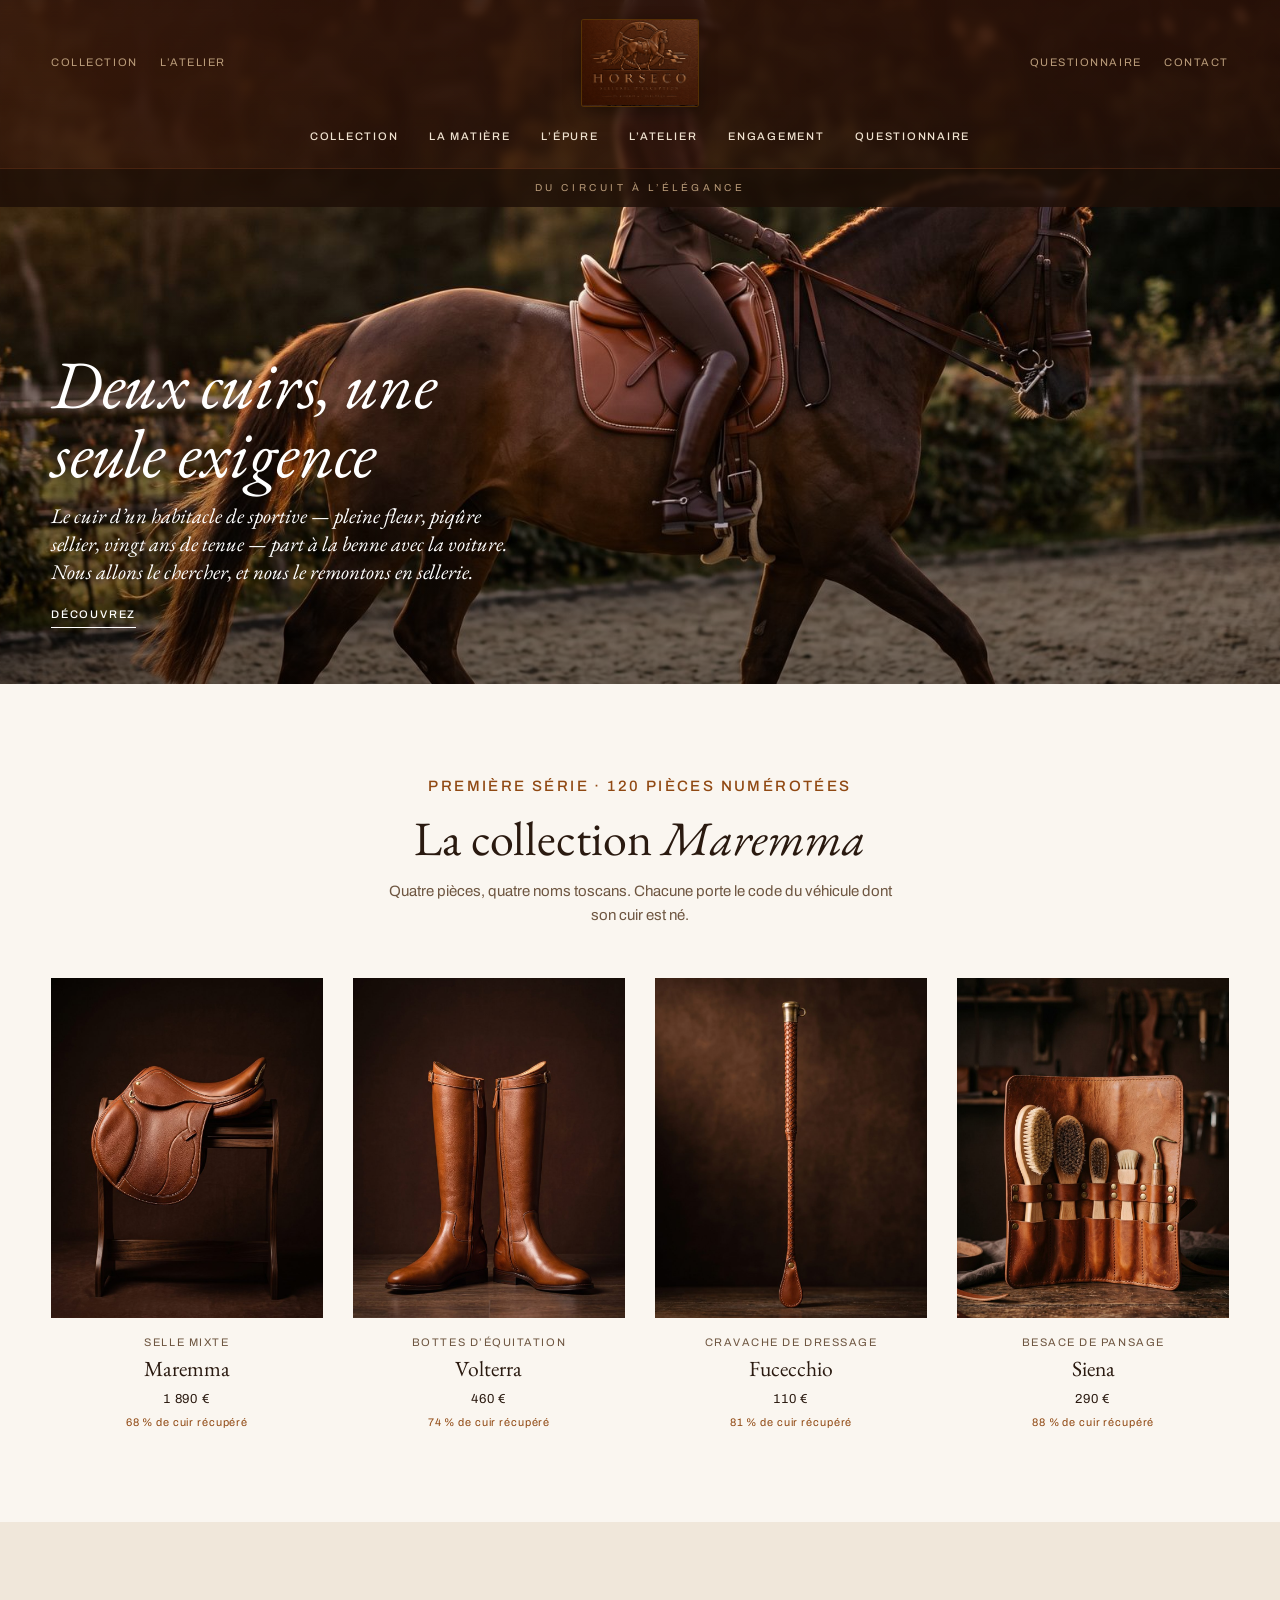
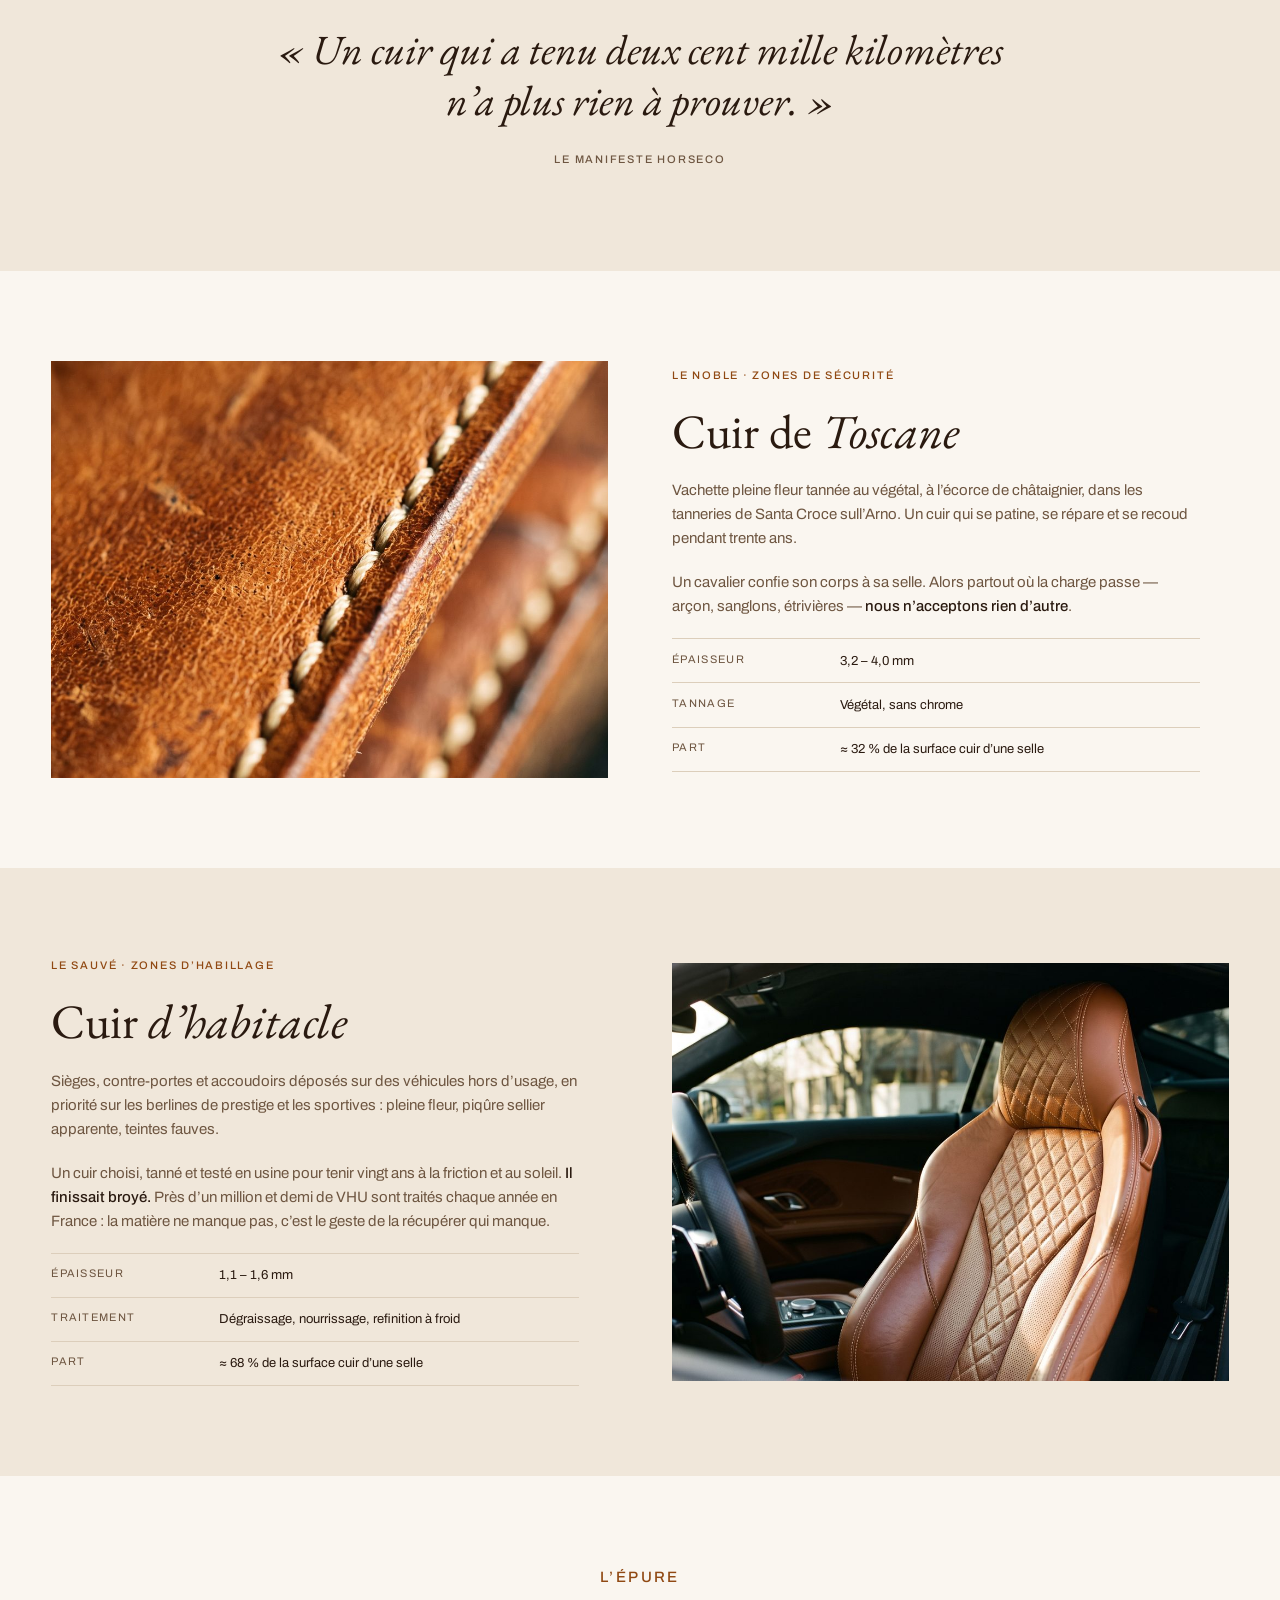
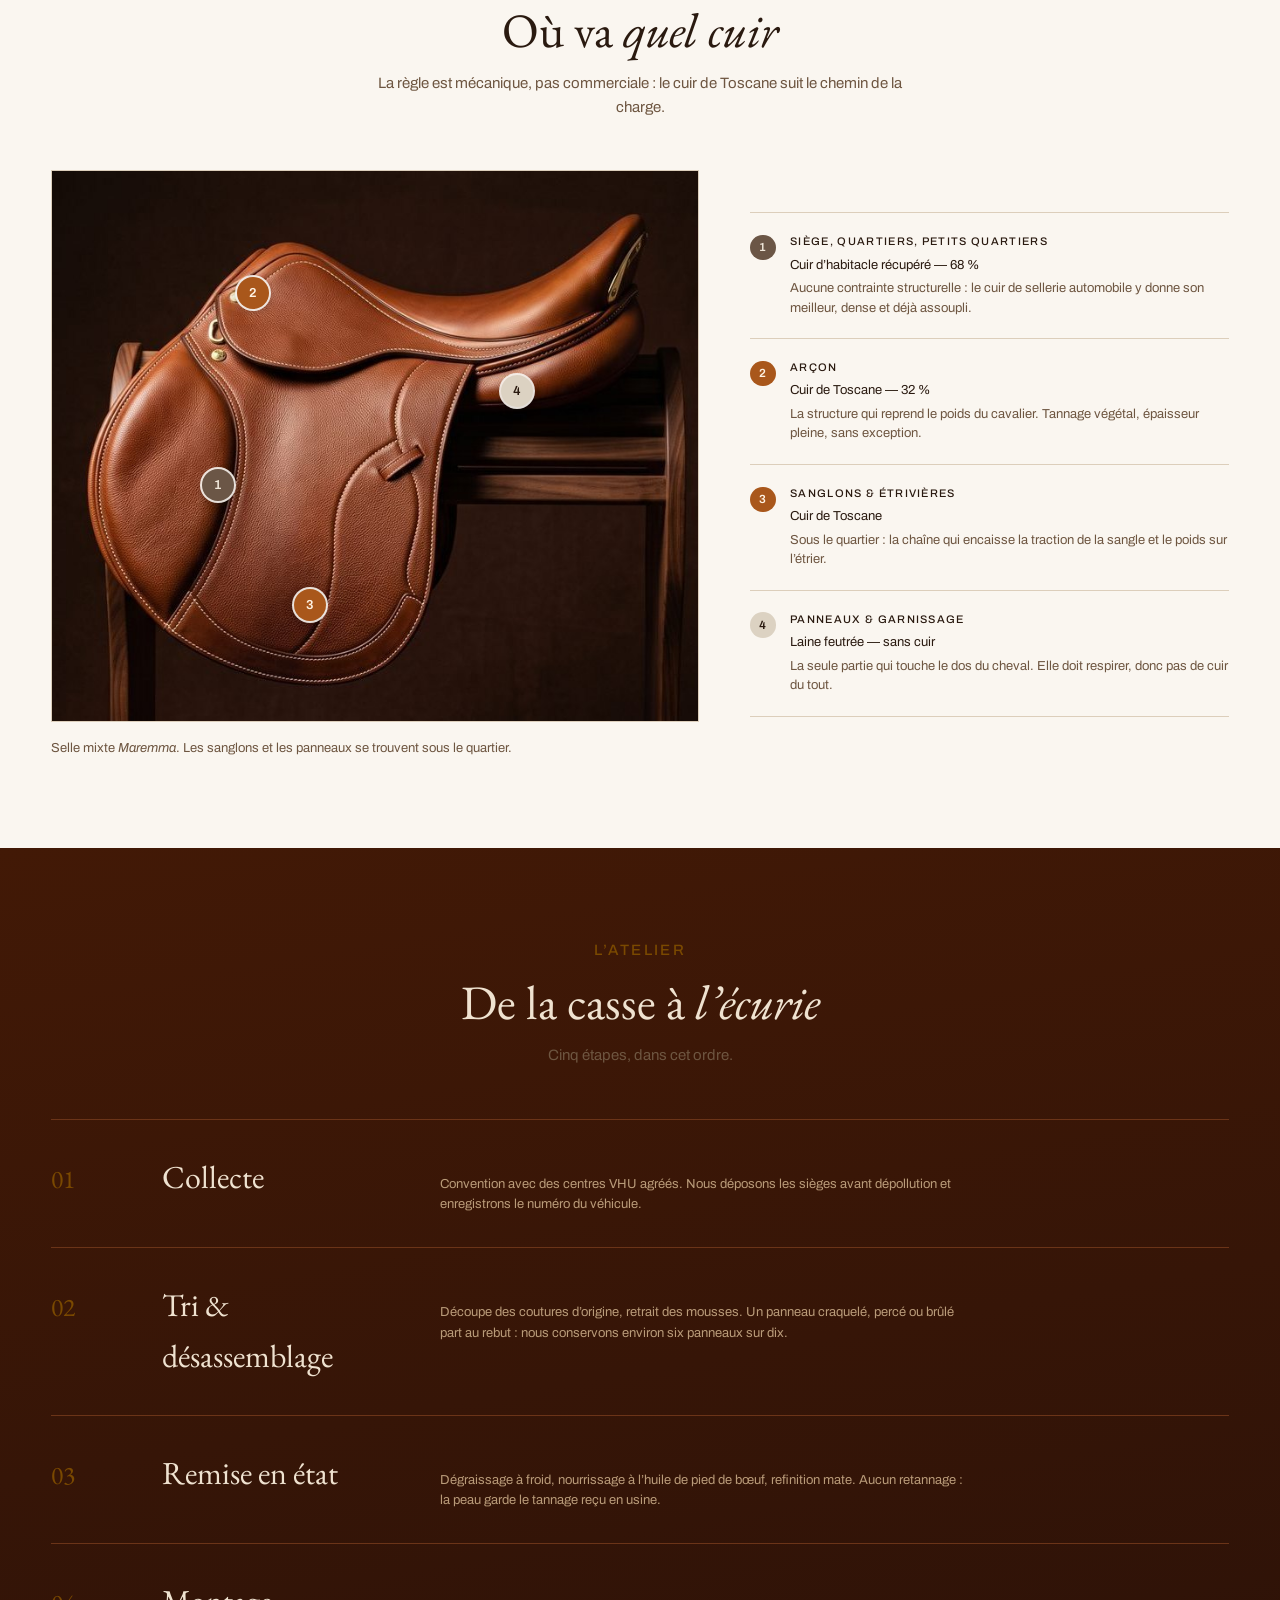
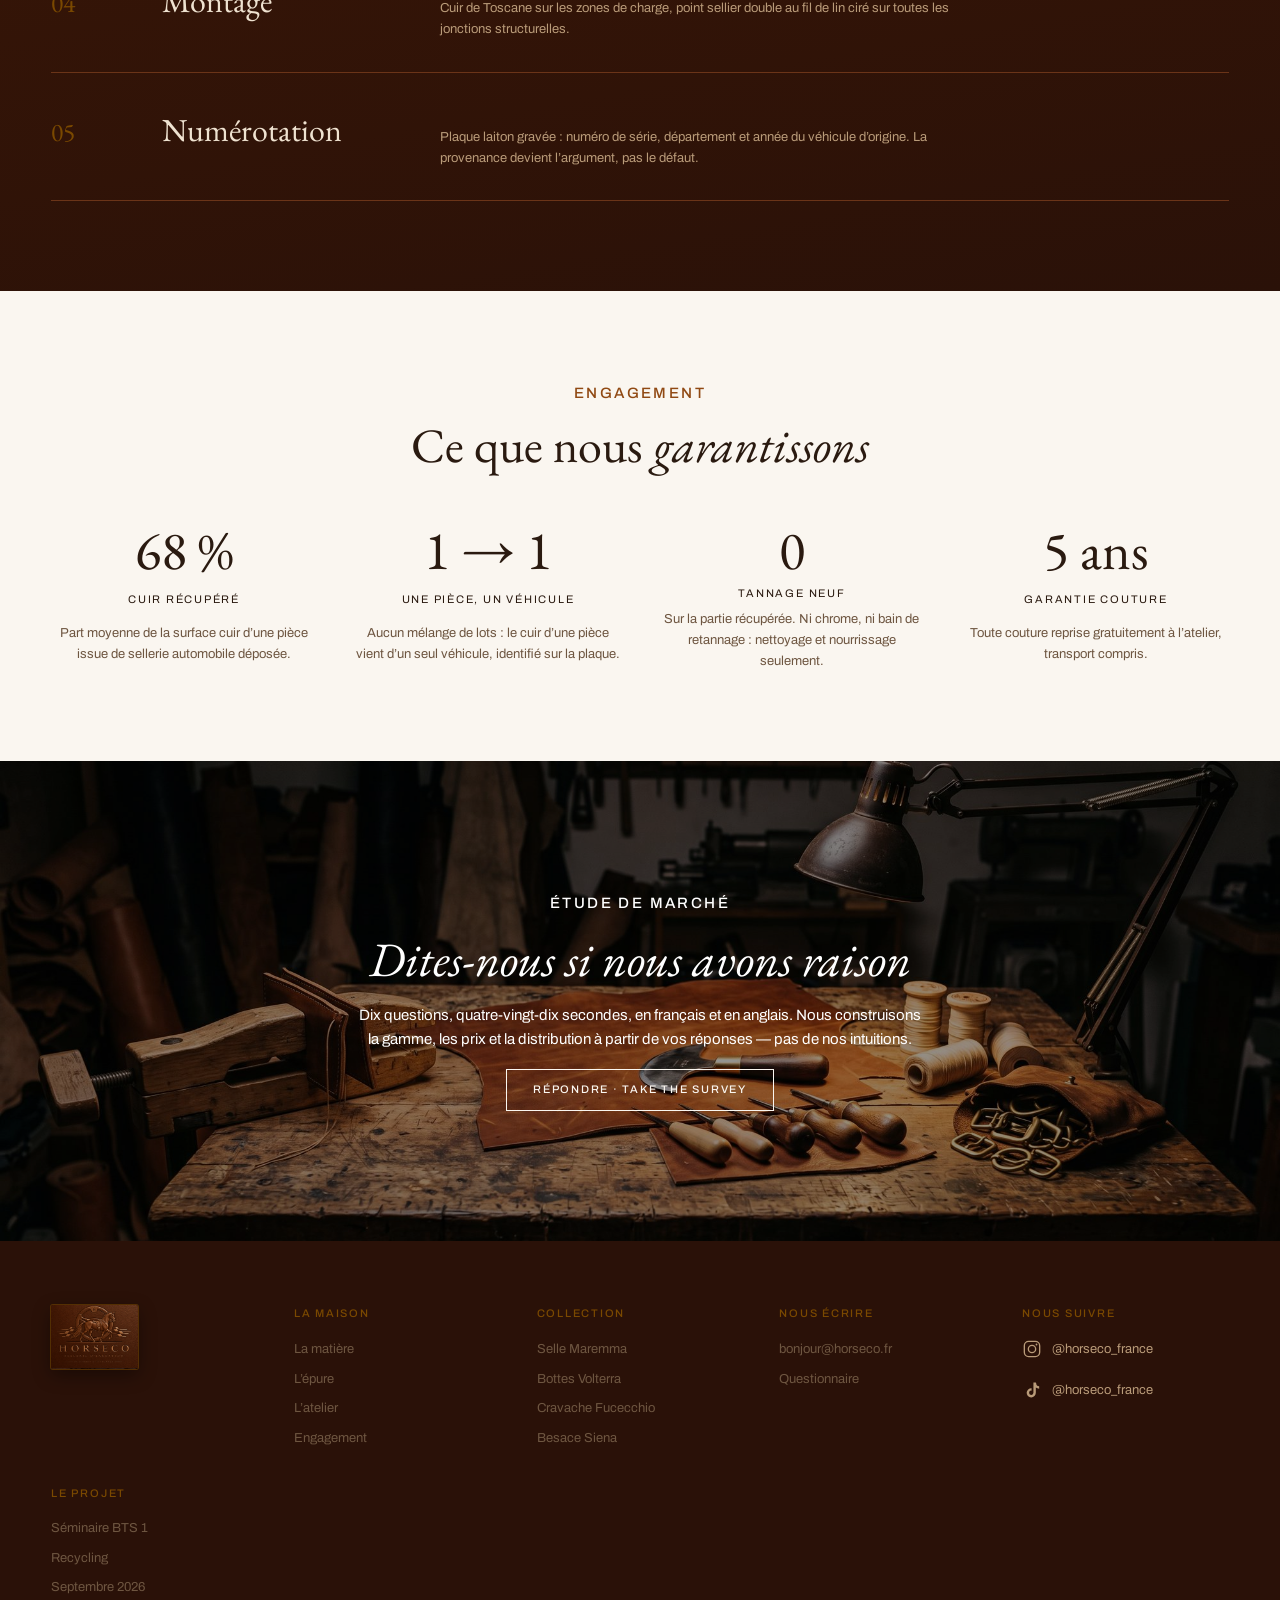
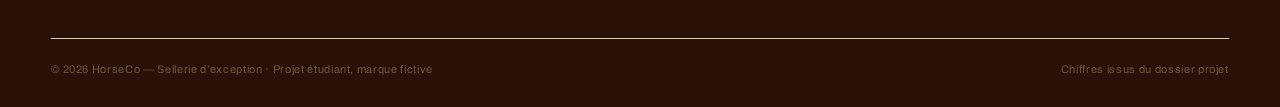
==== commit c19ad34e: "Recyclage, pas upcycling Le projet relève du recyclage : la formulation est alignée partout.  - Titr" ====
--- a/index.html
+++ b/index.html
@@ -3,13 +3,13 @@
 <head>
 <meta charset="utf-8">
 <meta name="viewport" content="width=device-width, initial-scale=1">
-<title>HorseCo — Sellerie upcyclée</title>
-<meta name="description" content="HorseCo, sellerie upcyclée. Cuir artisanal de Toscane sur les points de sécurité, cuir de sellerie automobile récupéré en centre VHU pour le reste.">
+<title>HorseCo — Sellerie d’exception</title>
+<meta name="description" content="HorseCo, sellerie recyclée. Cuir artisanal de Toscane sur les points de sécurité, cuir de sellerie automobile récupéré en centre VHU pour le reste.">
 <meta name="theme-color" content="#FFFFFF">
 <link rel="preconnect" href="https://fonts.googleapis.com">
 <link rel="preconnect" href="https://fonts.gstatic.com" crossorigin>
 <link rel="stylesheet" href="https://fonts.googleapis.com/css2?family=Archivo:wght@400;500;600&family=EB+Garamond:ital,wght@0,400;0,500;1,400;1,500&display=swap">
-<link rel="stylesheet" href="assets/css/horseco.css?v=7">
+<link rel="stylesheet" href="assets/css/horseco.css?v=8">
 <link rel="icon" href="assets/img/logo-horseco.svg" type="image/svg+xml">
 </head>
 <body>
@@ -462,7 +462,7 @@
       <h4>Le projet</h4>
       <ul>
         <li>Séminaire BTS 1</li>
-        <li>Recycling &amp; Upcycling</li>
+        <li>Recycling</li>
         <li>Septembre 2026</li>
       </ul>
     </div>
@@ -474,6 +474,6 @@
  </div>
 </footer>
 
-<script src="assets/js/site.js?v=7"></script>
+<script src="assets/js/site.js?v=8"></script>
 </body>
 </html>
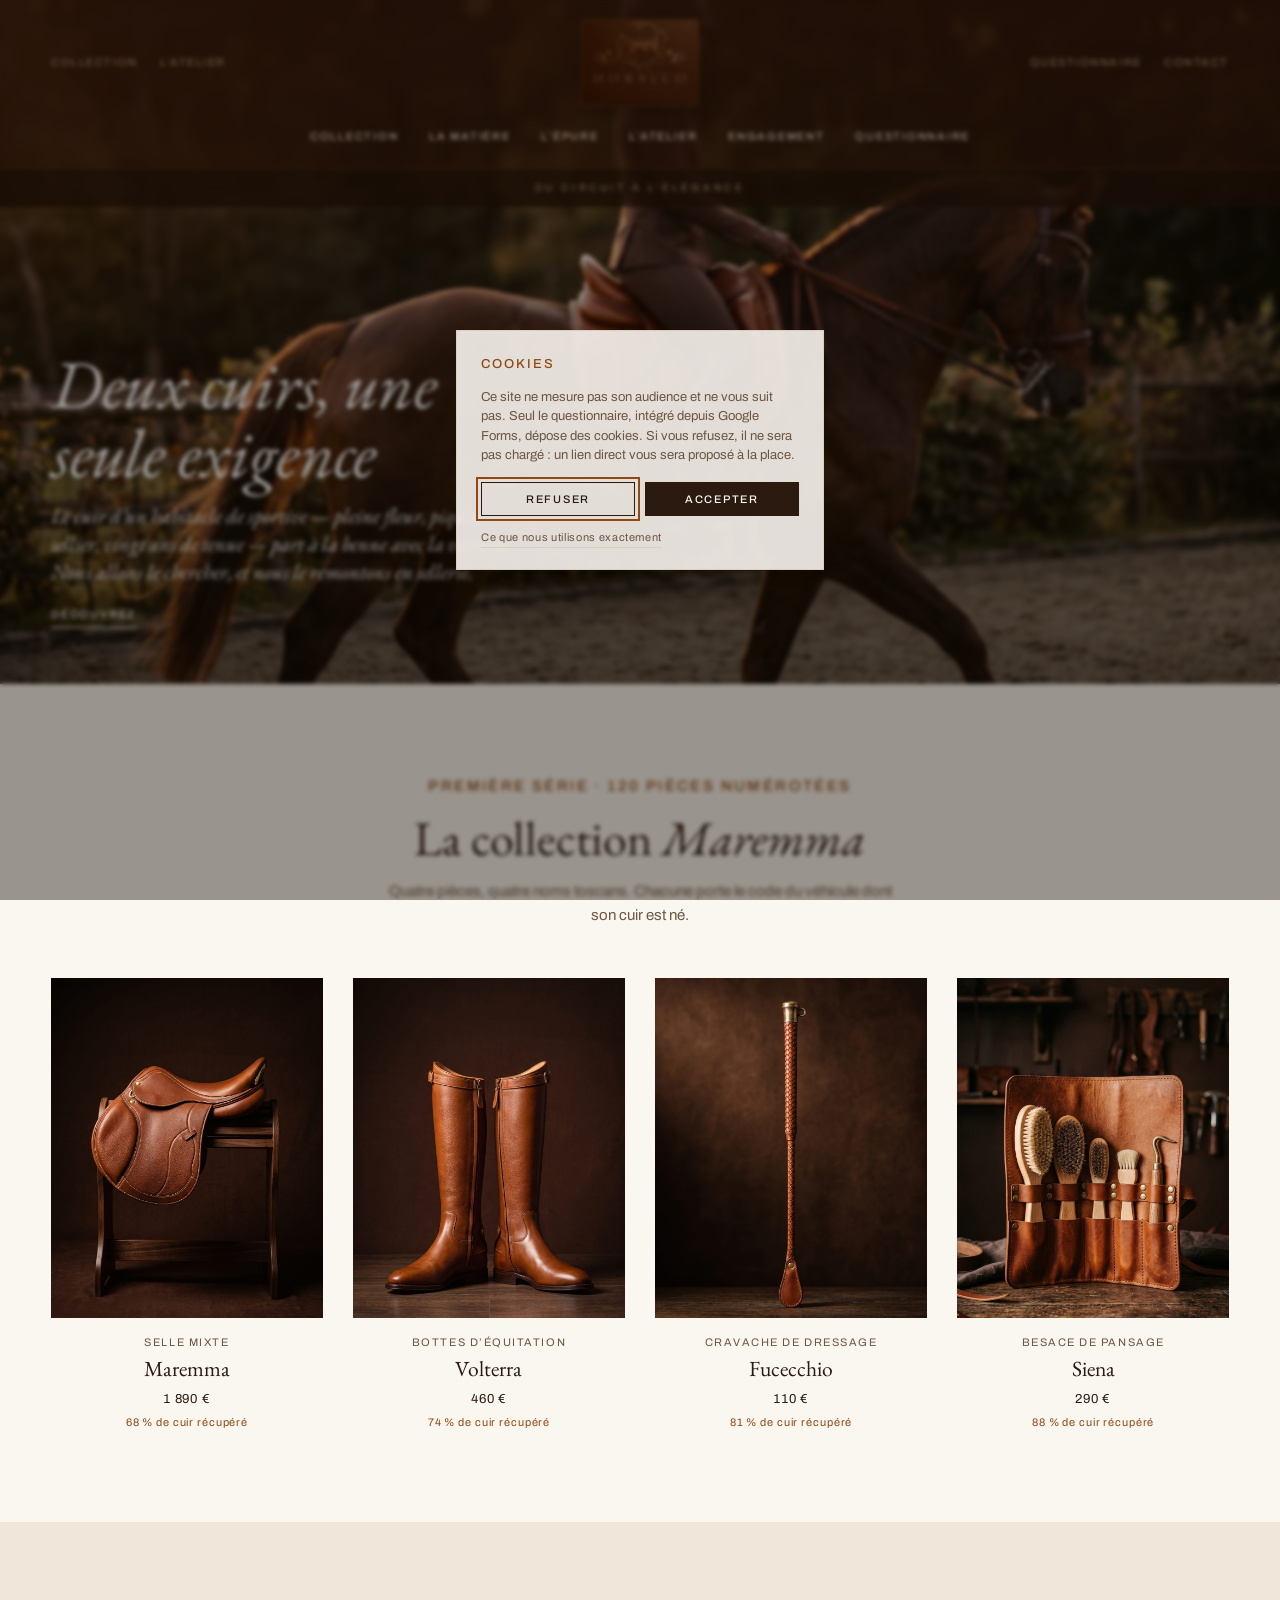
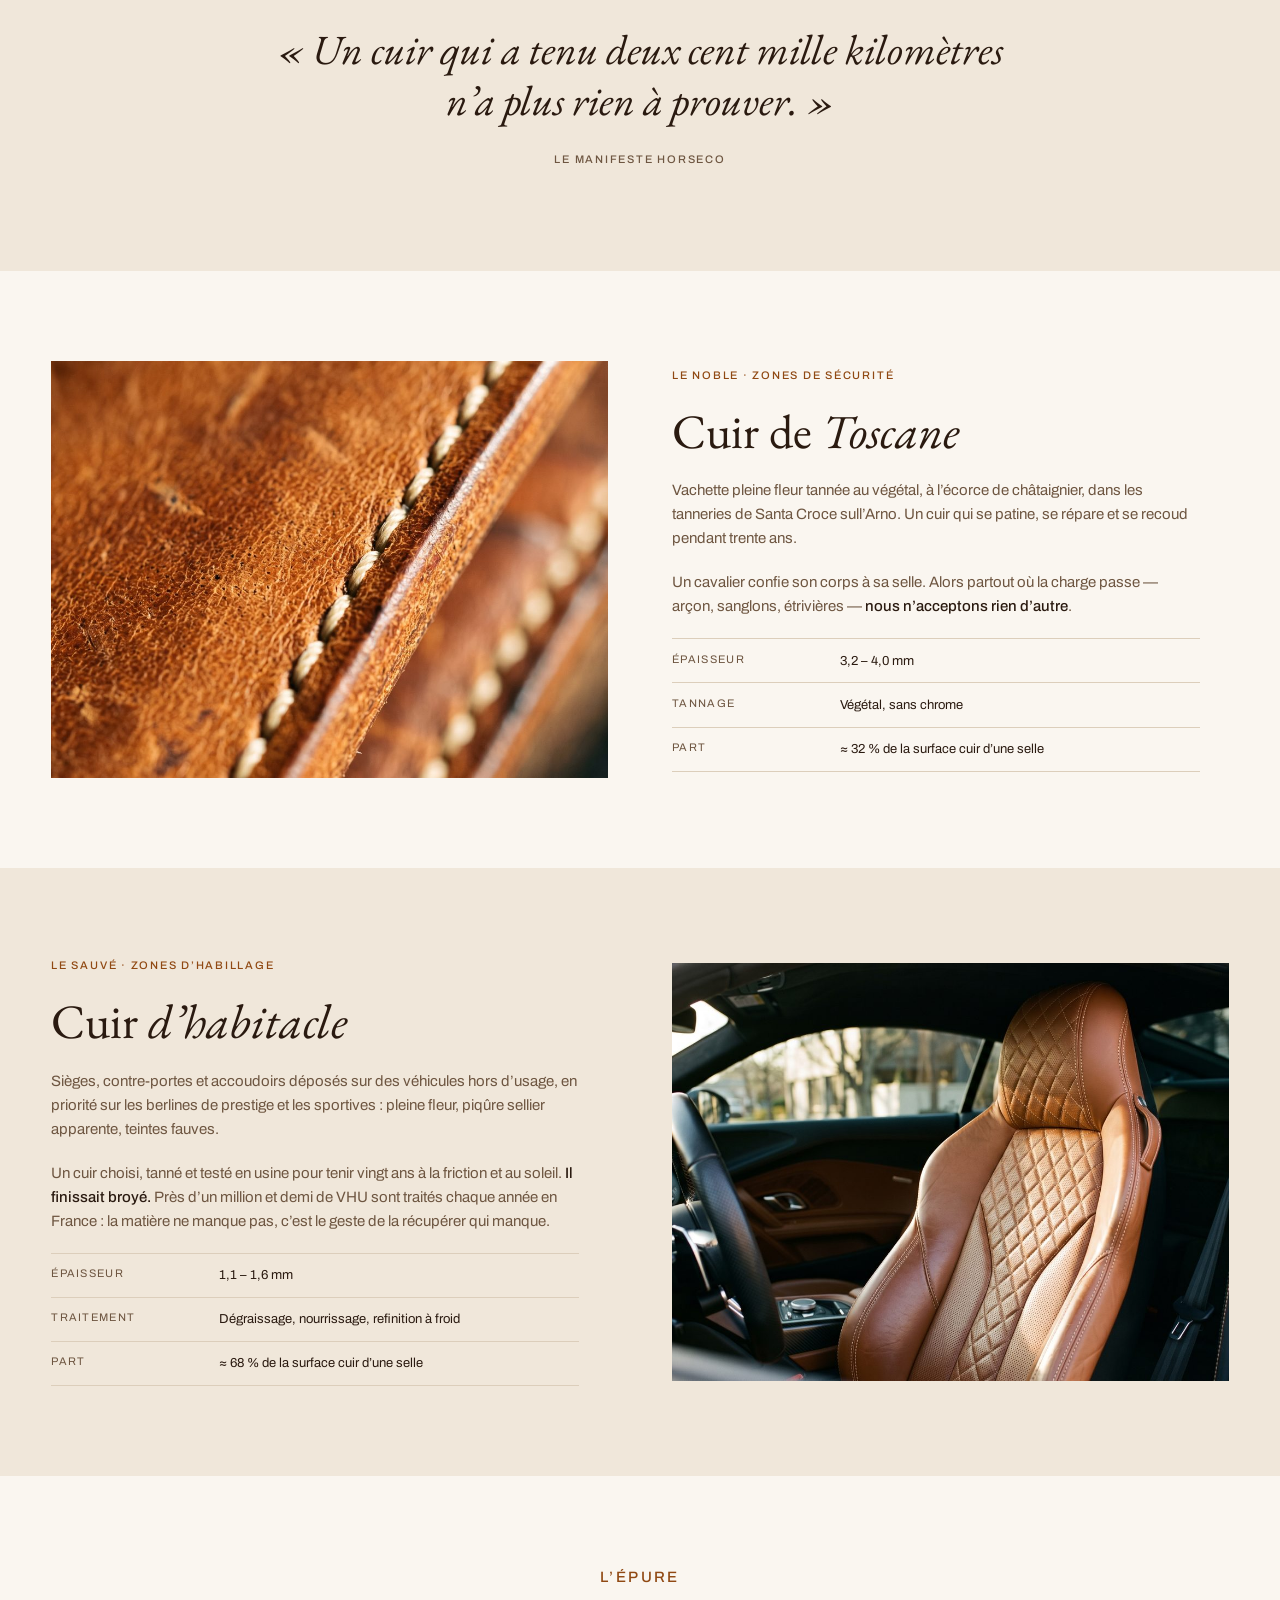
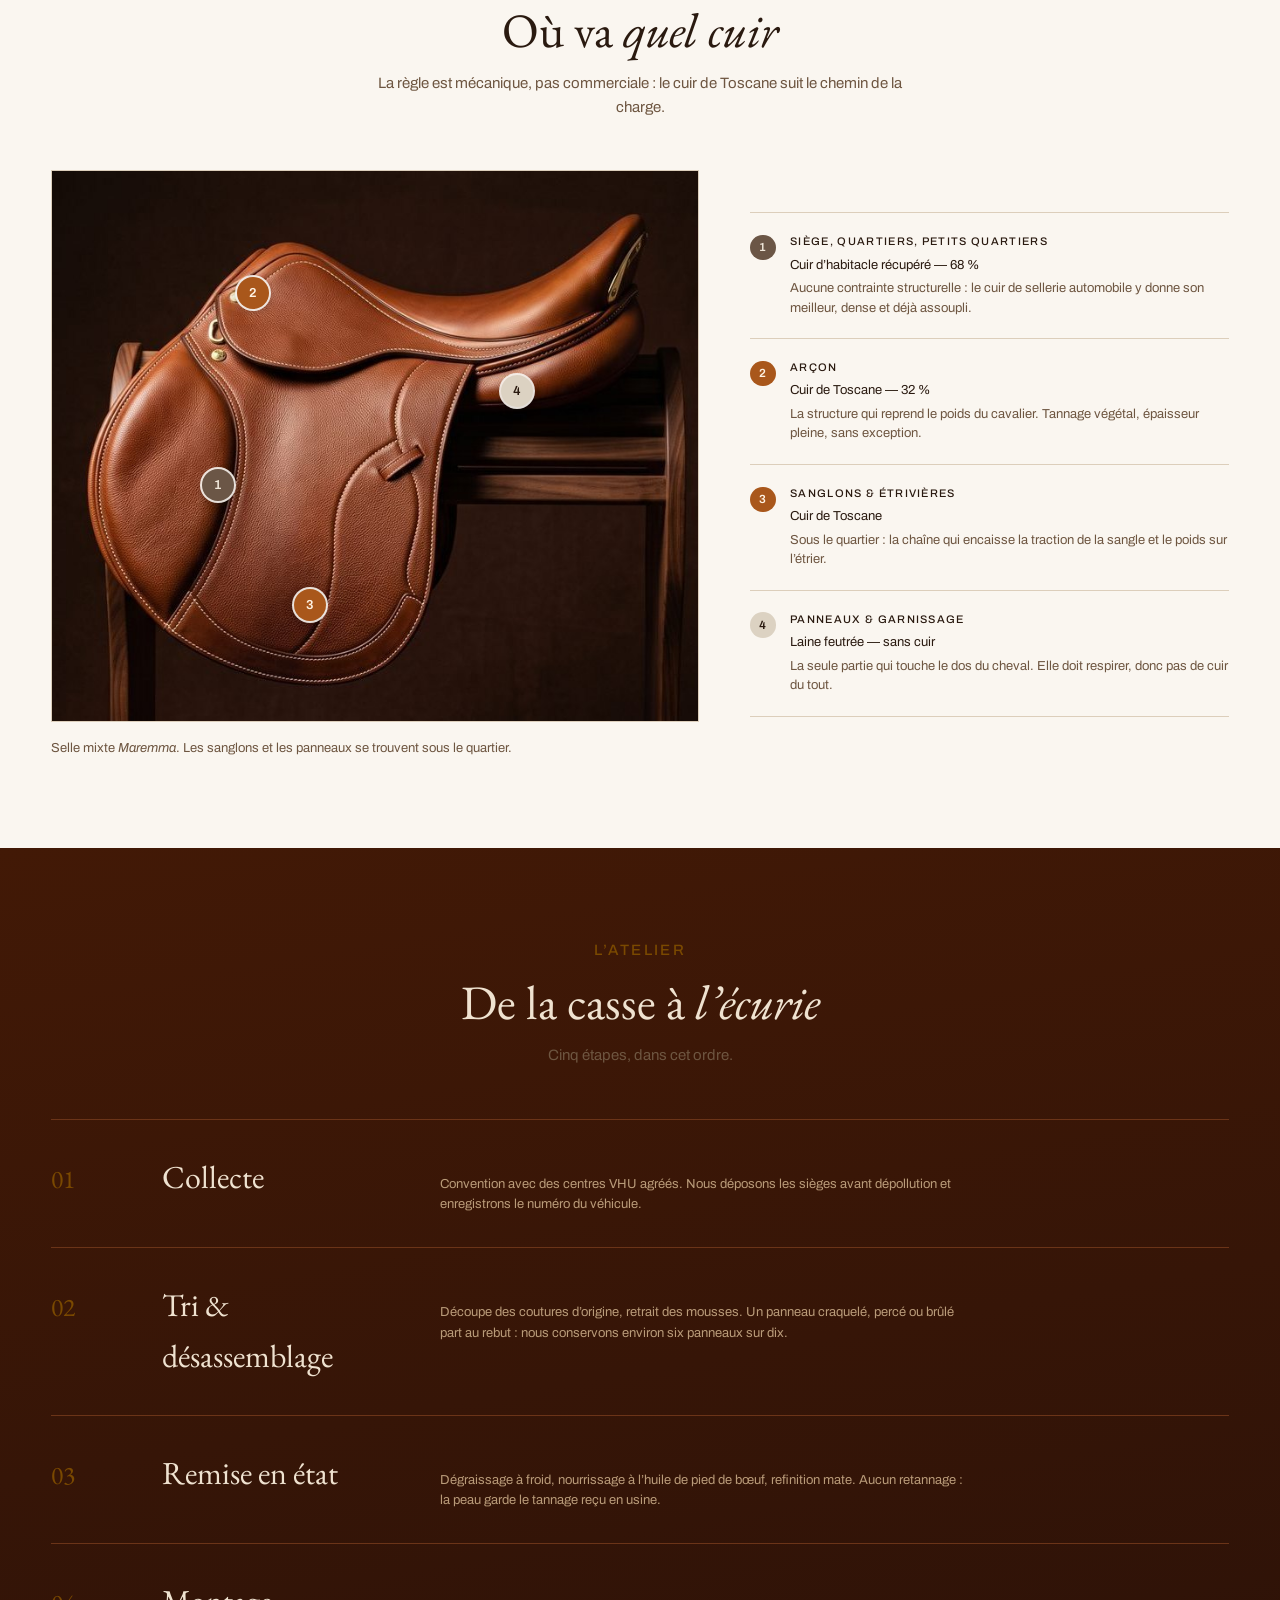
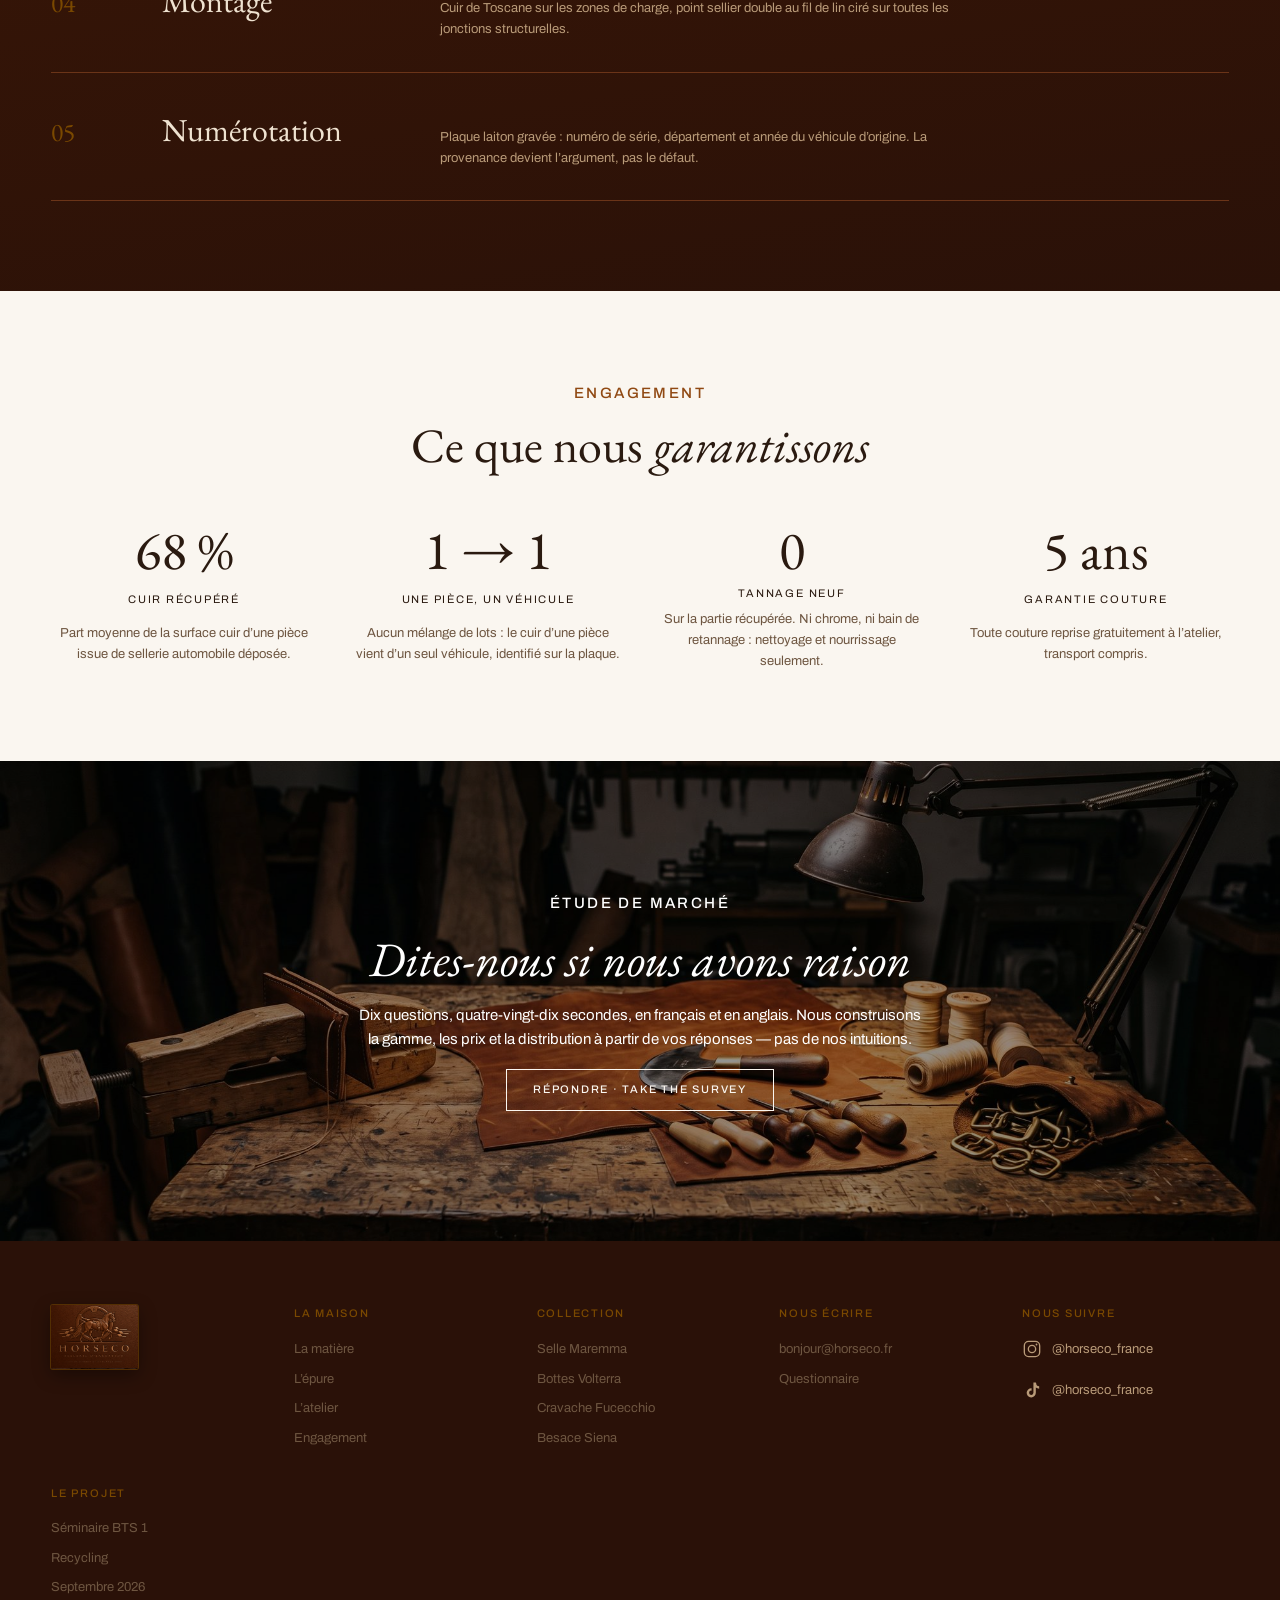
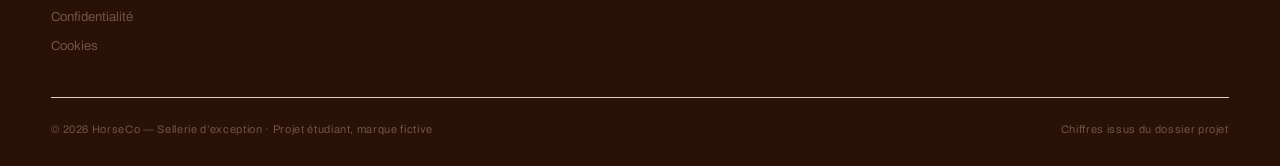
==== commit d167e8dc: "Consentement cookies, avec un effet réel Petit pop-up centré et translucide, bouton d'acceptation fo" ====
--- a/index.html
+++ b/index.html
@@ -9,7 +9,7 @@
 <link rel="preconnect" href="https://fonts.googleapis.com">
 <link rel="preconnect" href="https://fonts.gstatic.com" crossorigin>
 <link rel="stylesheet" href="https://fonts.googleapis.com/css2?family=Archivo:wght@400;500;600&family=EB+Garamond:ital,wght@0,400;0,500;1,400;1,500&display=swap">
-<link rel="stylesheet" href="assets/css/horseco.css?v=8">
+<link rel="stylesheet" href="assets/css/horseco.css?v=10">
 <link rel="icon" href="assets/img/logo-horseco.svg" type="image/svg+xml">
 </head>
 <body>
@@ -464,6 +464,8 @@
         <li>Séminaire BTS 1</li>
         <li>Recycling</li>
         <li>Septembre 2026</li>
+        <li><a href="confidentialite.html">Confidentialité</a></li>
+        <li><button type="button" data-cookies-rouvrir>Cookies</button></li>
       </ul>
     </div>
   </div>
@@ -474,6 +476,7 @@
  </div>
 </footer>
 
-<script src="assets/js/site.js?v=8"></script>
+<script src="assets/js/site.js?v=10"></script>
+<script src="assets/js/cookies.js?v=10"></script>
 </body>
 </html>
--- a/assets/css/horseco.css
+++ b/assets/css/horseco.css
@@ -820,3 +820,80 @@
 .embed-foot { font-size: var(--t-sm); color: var(--ink-2); text-align: center; }
 .embed-foot a { border-bottom: 1px solid var(--line); }
 .embed-foot a:hover { color: var(--ink); border-bottom-color: var(--ink); }
+
+/* ---------- 15. Consentement cookies ---------- */
+.cookies {
+  position: fixed;
+  inset: 0;
+  z-index: 100;
+  display: grid;
+  place-items: center;
+  padding: 1.25rem;
+  background: rgba(20, 12, 6, 0.42);
+  backdrop-filter: blur(2px);
+  -webkit-backdrop-filter: blur(2px);
+}
+.cookies[hidden] { display: none !important; }
+
+/* Petite carte translucide, au centre de l'écran */
+.cookies-carte {
+  width: min(23rem, 100%);
+  display: grid;
+  gap: 0.85rem;
+  padding: 1.5rem 1.5rem 1.35rem;
+  background: rgba(250, 246, 240, 0.90);
+  backdrop-filter: blur(14px) saturate(125%);
+  -webkit-backdrop-filter: blur(14px) saturate(125%);
+  border: 1px solid var(--line);
+  box-shadow: 0 20px 55px rgba(20, 12, 6, 0.38);
+}
+.cookies-carte .caps { color: var(--accent); }
+.cookies-carte p { font-size: var(--t-sm); color: var(--ink-2); line-height: 1.5; }
+
+/* Refuser et accepter au même niveau : même taille, même place. */
+.cookies-choix { display: grid; grid-template-columns: 1fr 1fr; gap: 0.6rem; margin-top: 0.15rem; }
+.cookies-choix .btn { padding: 0.9em 0.5em; text-align: center; }
+
+.cookies-plus {
+  font-size: var(--t-xs);
+  letter-spacing: 0.06em;
+  color: var(--ink-2);
+  border-bottom: 1px solid var(--line);
+  justify-self: start;
+}
+.cookies-plus:hover { color: var(--ink); border-bottom-color: var(--ink); }
+
+/* Repli quand le formulaire est refusé */
+.embed-repli { display: flex; flex-wrap: wrap; gap: 0.6rem; margin: 0.4rem 0 0.9rem; }
+
+/* Bouton qui rouvre le choix, dans le pied de page */
+.foot [data-cookies-rouvrir] {
+  font: inherit;
+  color: inherit;
+  background: none;
+  border: 0;
+  padding: 0;
+  cursor: pointer;
+  text-align: left;
+}
+.foot [data-cookies-rouvrir]:hover { color: var(--cream); }
+
+/* ---------- 16. Page confidentialité ---------- */
+.legal { max-width: 42rem; margin-inline: auto; display: grid; gap: 1.5rem; }
+.legal h1 { font-family: var(--display); font-size: var(--t-2xl); }
+.legal h2 {
+  font-family: var(--sans);
+  font-size: var(--t-xs);
+  font-weight: 500;
+  letter-spacing: 0.14em;
+  text-transform: uppercase;
+  color: var(--accent);
+  margin-top: 1rem;
+}
+.legal p, .legal li { color: var(--ink-2); font-size: var(--t-base); }
+.legal ul { margin: 0; padding-left: 1.1rem; display: grid; gap: 0.5rem; }
+.legal strong { color: var(--ink); font-weight: 500; }
+.legal table { width: 100%; border-collapse: collapse; font-size: var(--t-sm); }
+.legal th, .legal td { text-align: left; padding: 0.7rem 0.6rem; border-bottom: 1px solid var(--line); vertical-align: top; }
+.legal th { font-size: var(--t-xs); letter-spacing: 0.1em; text-transform: uppercase; color: var(--ink); font-weight: 500; }
+.legal td { color: var(--ink-2); }
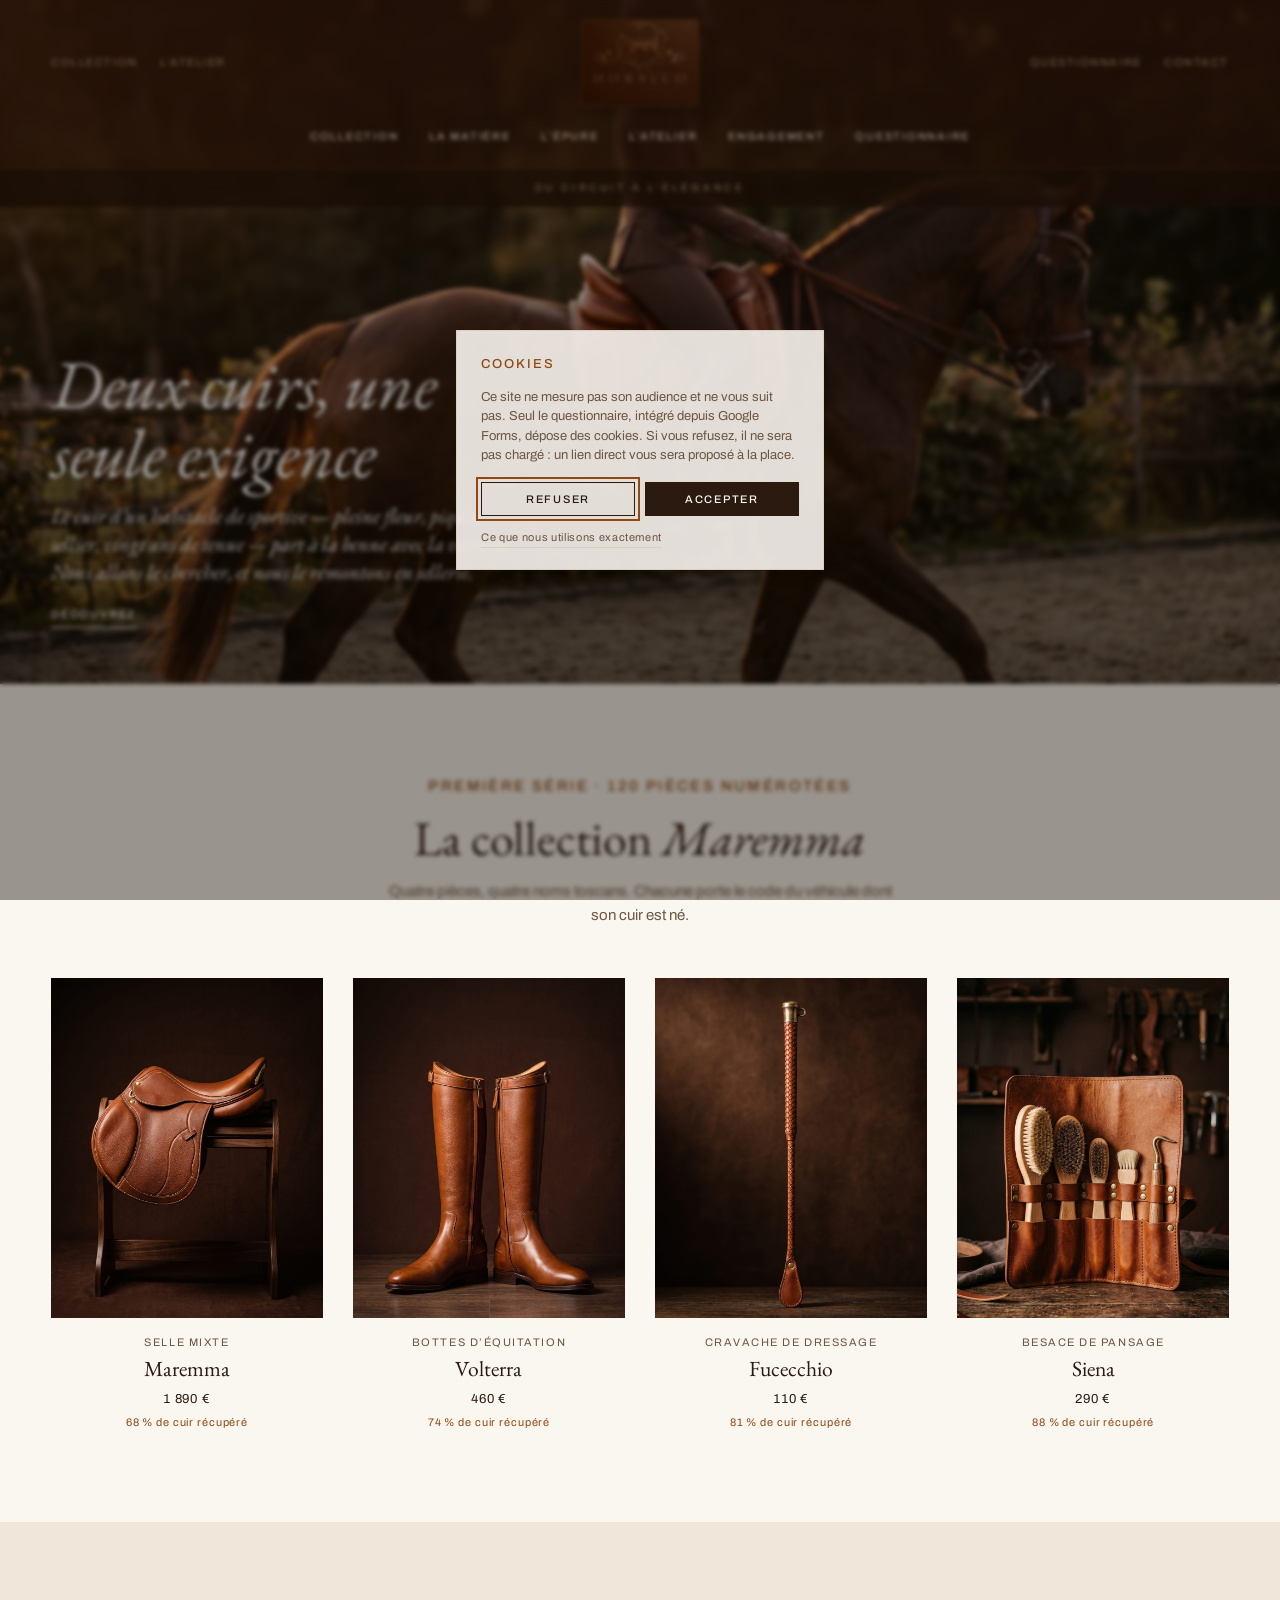
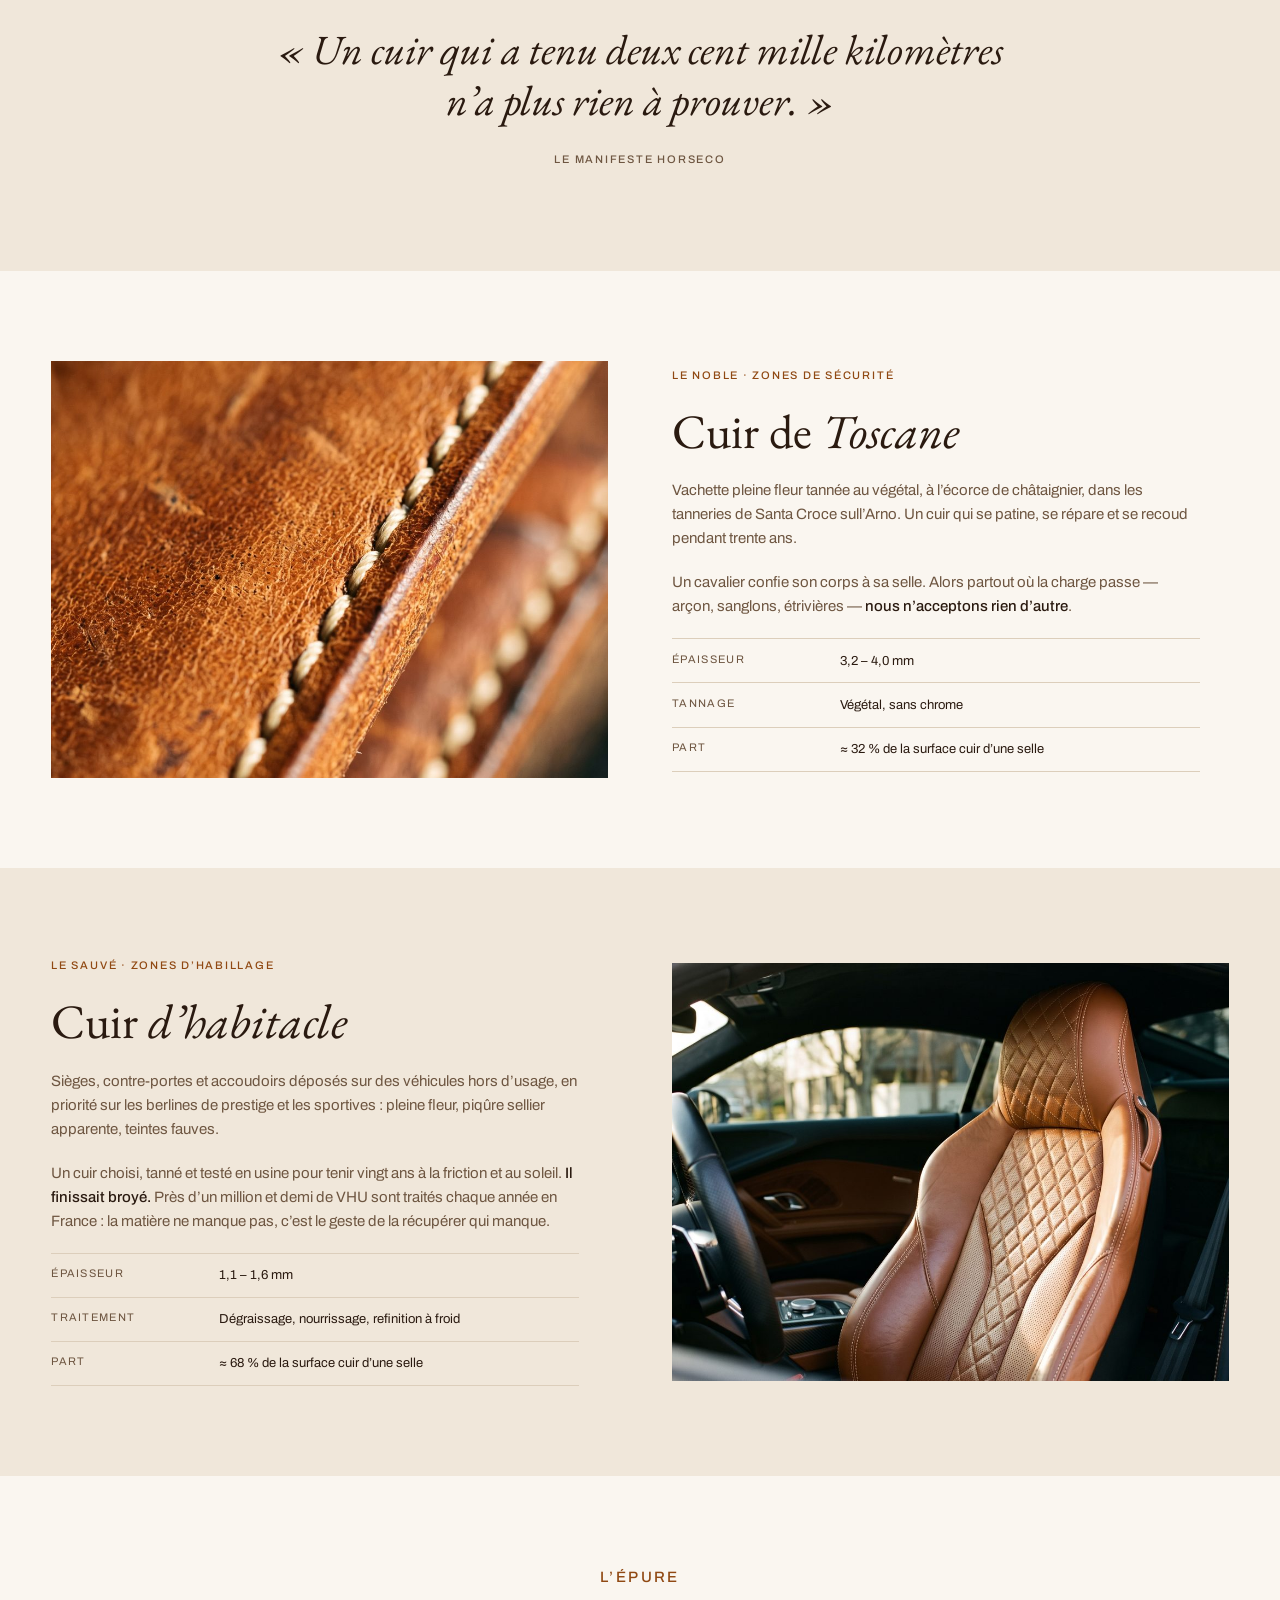
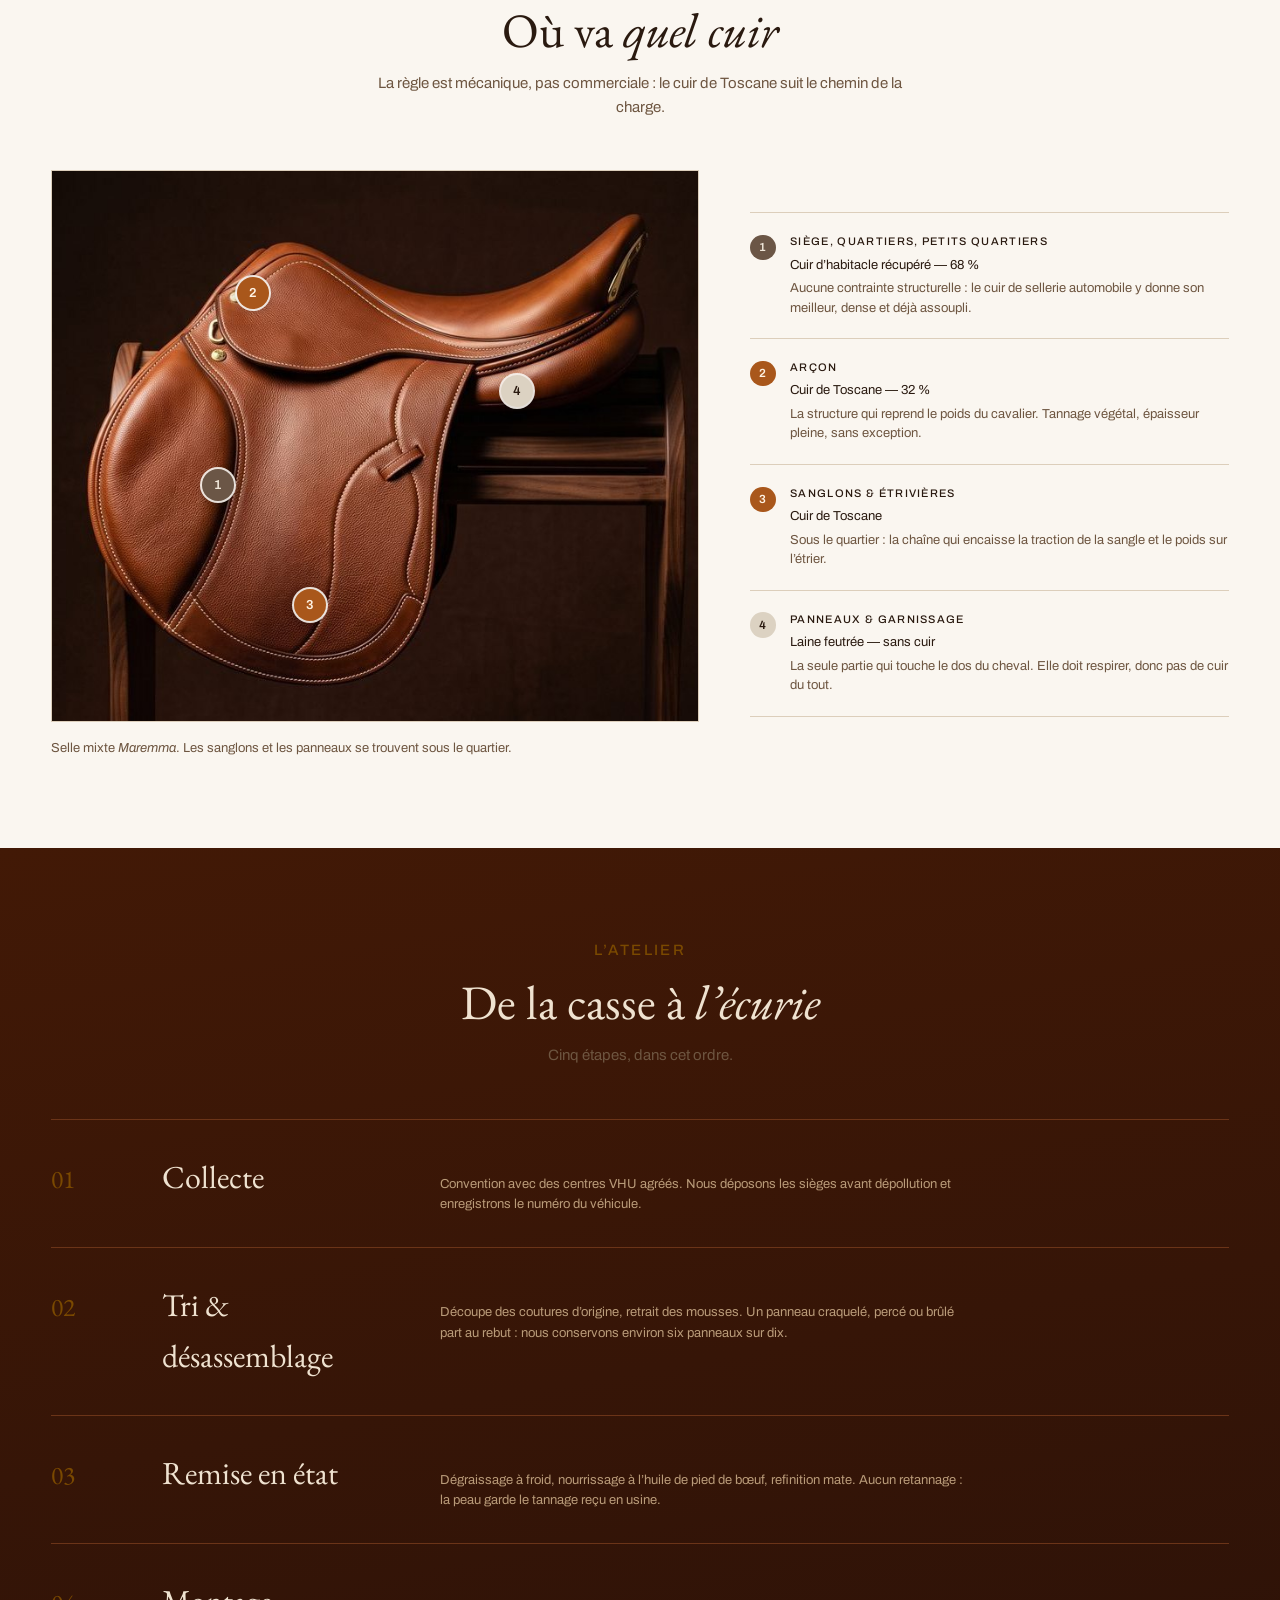
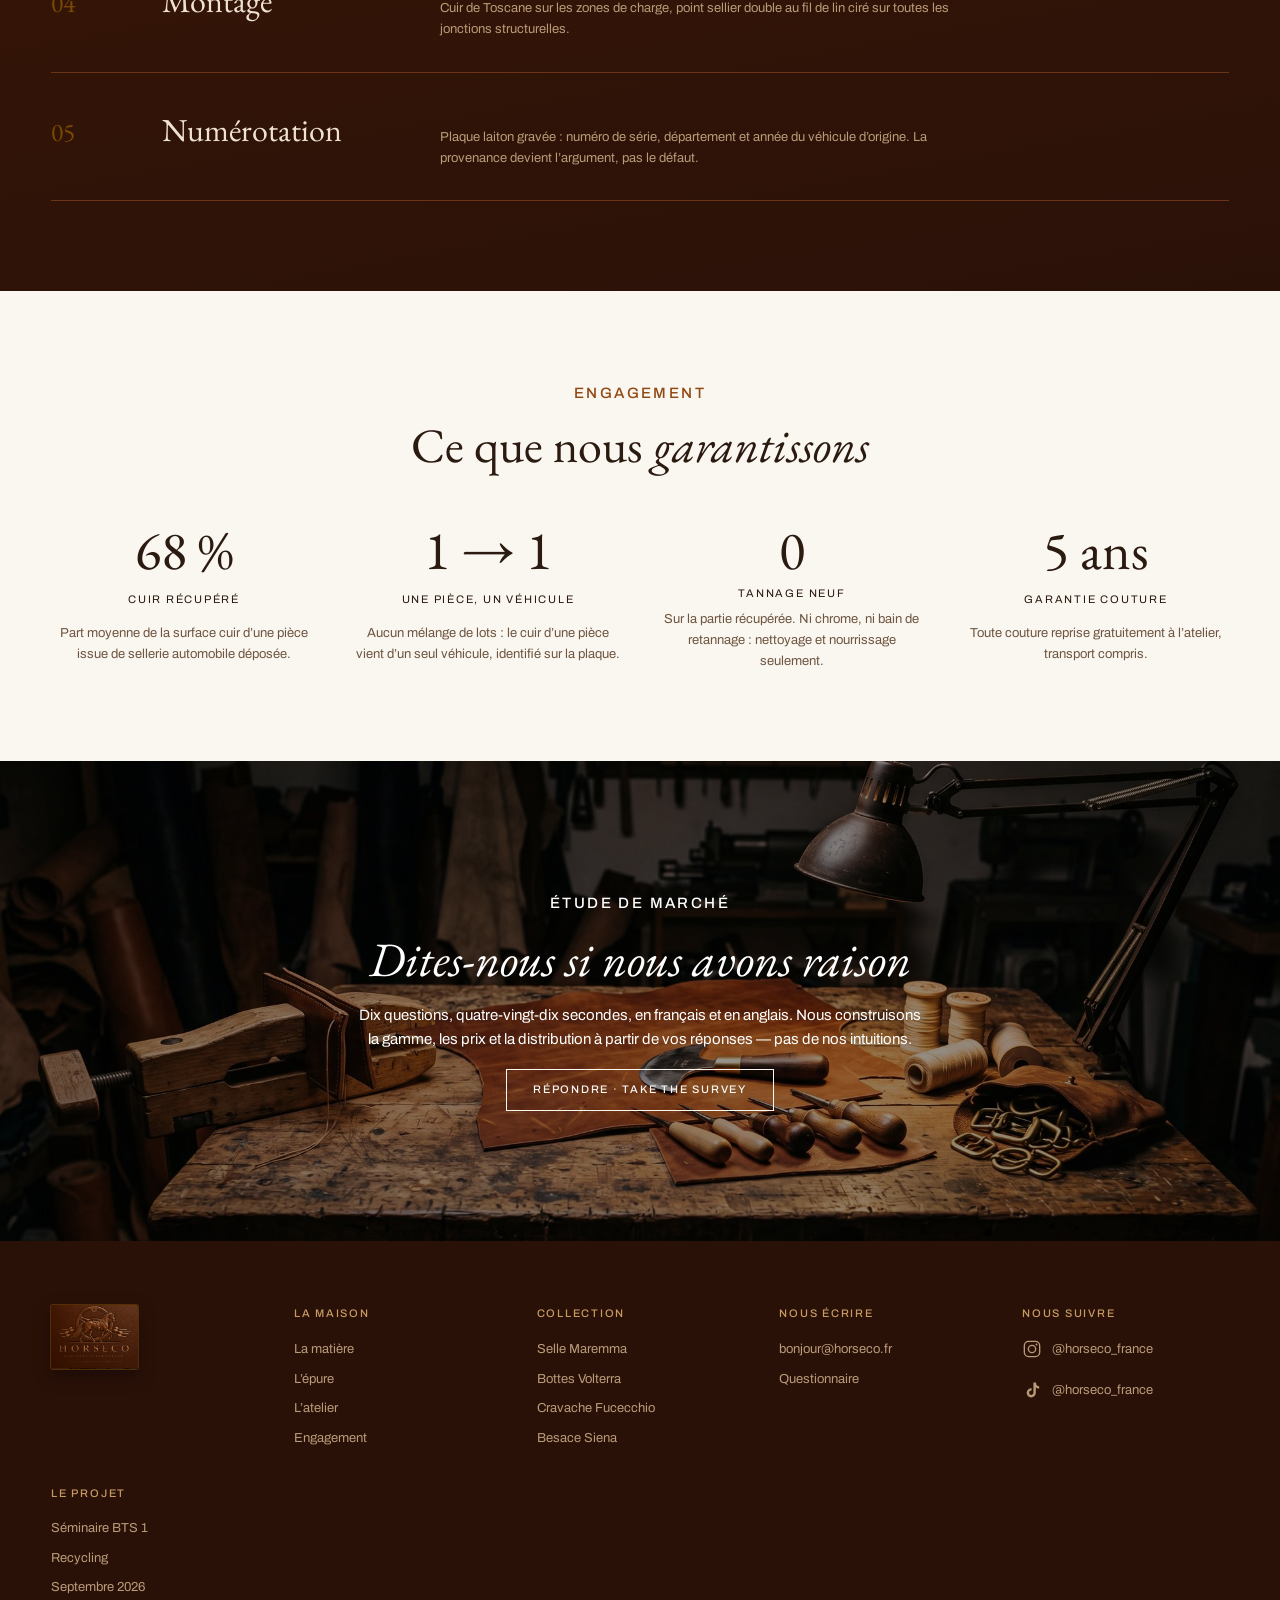
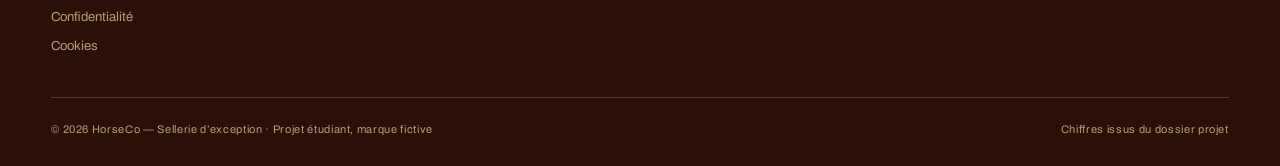
==== commit eba84cfd: "Corrige la lisibilité du pied de page Deux blocs CSS se contredisaient : les anciennes règles du pie" ====
--- a/index.html
+++ b/index.html
@@ -9,7 +9,7 @@
 <link rel="preconnect" href="https://fonts.googleapis.com">
 <link rel="preconnect" href="https://fonts.gstatic.com" crossorigin>
 <link rel="stylesheet" href="https://fonts.googleapis.com/css2?family=Archivo:wght@400;500;600&family=EB+Garamond:ital,wght@0,400;0,500;1,400;1,500&display=swap">
-<link rel="stylesheet" href="assets/css/horseco.css?v=10">
+<link rel="stylesheet" href="assets/css/horseco.css?v=11">
 <link rel="icon" href="assets/img/logo-horseco.svg" type="image/svg+xml">
 </head>
 <body>
@@ -476,7 +476,7 @@
  </div>
 </footer>
 
-<script src="assets/js/site.js?v=10"></script>
-<script src="assets/js/cookies.js?v=10"></script>
+<script src="assets/js/site.js?v=11"></script>
+<script src="assets/js/cookies.js?v=11"></script>
 </body>
 </html>
--- a/assets/css/horseco.css
+++ b/assets/css/horseco.css
@@ -23,6 +23,7 @@
   --leather-line: #6B3418;  /* filet sur cuir */
   --cream:        #EFE2D0;  /* texte sur cuir */
   --cream-dim:    #B99B79;
+  --brass:        #C79A62;  /* laiton clair, lisible sur le cuir */
 
   --display: "EB Garamond", Garamond, "Times New Roman", serif;
   --sans: "Archivo", "Helvetica Neue", Helvetica, Arial, sans-serif;
@@ -528,6 +529,8 @@
 .callout-body p { font-size: var(--t-base); }
 
 /* ---------- 14. Pied de page ---------- */
+/* Un seul bloc : les anciennes règles du pied de page clair
+   écrasaient celles du cuir et rendaient le texte illisible. */
 .foot {
   background: var(--leather-2);
   color: var(--cream);
@@ -535,10 +538,39 @@
 }
 .foot .logo { padding-inline: 0; margin-bottom: 1.2rem; }
 .foot .logo img { height: 64px; }
-.foot ul { color: var(--cream-dim); }
-.foot ul a:hover { color: var(--cream); }
-.foot h4 { color: var(--gold); }
-.foot-note { border-top-color: var(--leather-line); color: var(--cream-dim); }
+
+.foot-cols {
+  display: grid;
+  grid-template-columns: repeat(auto-fit, minmax(min(100%, 11rem), 1fr));
+  gap: 2.25rem;
+  padding-bottom: 2.5rem;
+}
+.foot h4 {
+  font-size: var(--t-xs);
+  font-weight: 500;
+  letter-spacing: 0.16em;
+  text-transform: uppercase;
+  color: var(--brass);
+  margin-bottom: 1rem;
+}
+.foot ul {
+  list-style: none;
+  margin: 0;
+  padding: 0;
+  display: grid;
+  gap: 0.55rem;
+  font-size: var(--t-sm);
+  color: var(--cream-dim);
+}
+
+/* Tout ce qui est cliquable en pied de page passe au blanc au survol :
+   sur ce fond cuir, un brun s'y noierait. */
+.foot a,
+.foot [data-cookies-rouvrir] { transition: color 0.25s ease; }
+.foot a:hover,
+.foot a:focus-visible,
+.foot [data-cookies-rouvrir]:hover,
+.foot [data-cookies-rouvrir]:focus-visible { color: #FFFFFF; }
 
 /* Réseaux : le pictogramme d'abord, le compte ensuite */
 .foot .reseaux { gap: 0.85rem; }
@@ -547,28 +579,28 @@
   align-items: center;
   gap: 0.65rem;
   color: var(--cream-dim);
-  transition: color 0.3s ease;
-}
-.foot .reseaux a:hover { color: var(--gold); }
+}
 .foot .reseaux svg { width: 20px; height: 20px; flex: none; }
-.foot-cols {
-  display: grid;
-  grid-template-columns: repeat(auto-fit, minmax(min(100%, 11rem), 1fr));
-  gap: 2.25rem;
-  padding-bottom: 2.5rem;
-}
-.foot h4 { font-size: var(--t-xs); font-weight: 500; letter-spacing: 0.16em; text-transform: uppercase; margin-bottom: 1rem; }
-.foot ul { list-style: none; margin: 0; padding: 0; display: grid; gap: 0.55rem; font-size: var(--t-sm); color: var(--ink-2); }
-.foot ul a:hover { color: var(--ink); }
+
+.foot [data-cookies-rouvrir] {
+  font: inherit;
+  color: var(--cream-dim);
+  background: none;
+  border: 0;
+  padding: 0;
+  cursor: pointer;
+  text-align: left;
+}
+
 .foot-note {
-  border-top: 1px solid var(--line);
+  border-top: 1px solid var(--leather-line);
   padding-top: 1.4rem;
   display: flex;
   flex-wrap: wrap;
   gap: 0.75rem 2rem;
   justify-content: space-between;
   font-size: var(--t-xs);
-  color: var(--ink-2);
+  color: var(--cream-dim);
   letter-spacing: 0.06em;
 }
 
@@ -866,18 +898,6 @@
 /* Repli quand le formulaire est refusé */
 .embed-repli { display: flex; flex-wrap: wrap; gap: 0.6rem; margin: 0.4rem 0 0.9rem; }
 
-/* Bouton qui rouvre le choix, dans le pied de page */
-.foot [data-cookies-rouvrir] {
-  font: inherit;
-  color: inherit;
-  background: none;
-  border: 0;
-  padding: 0;
-  cursor: pointer;
-  text-align: left;
-}
-.foot [data-cookies-rouvrir]:hover { color: var(--cream); }
-
 /* ---------- 16. Page confidentialité ---------- */
 .legal { max-width: 42rem; margin-inline: auto; display: grid; gap: 1.5rem; }
 .legal h1 { font-family: var(--display); font-size: var(--t-2xl); }
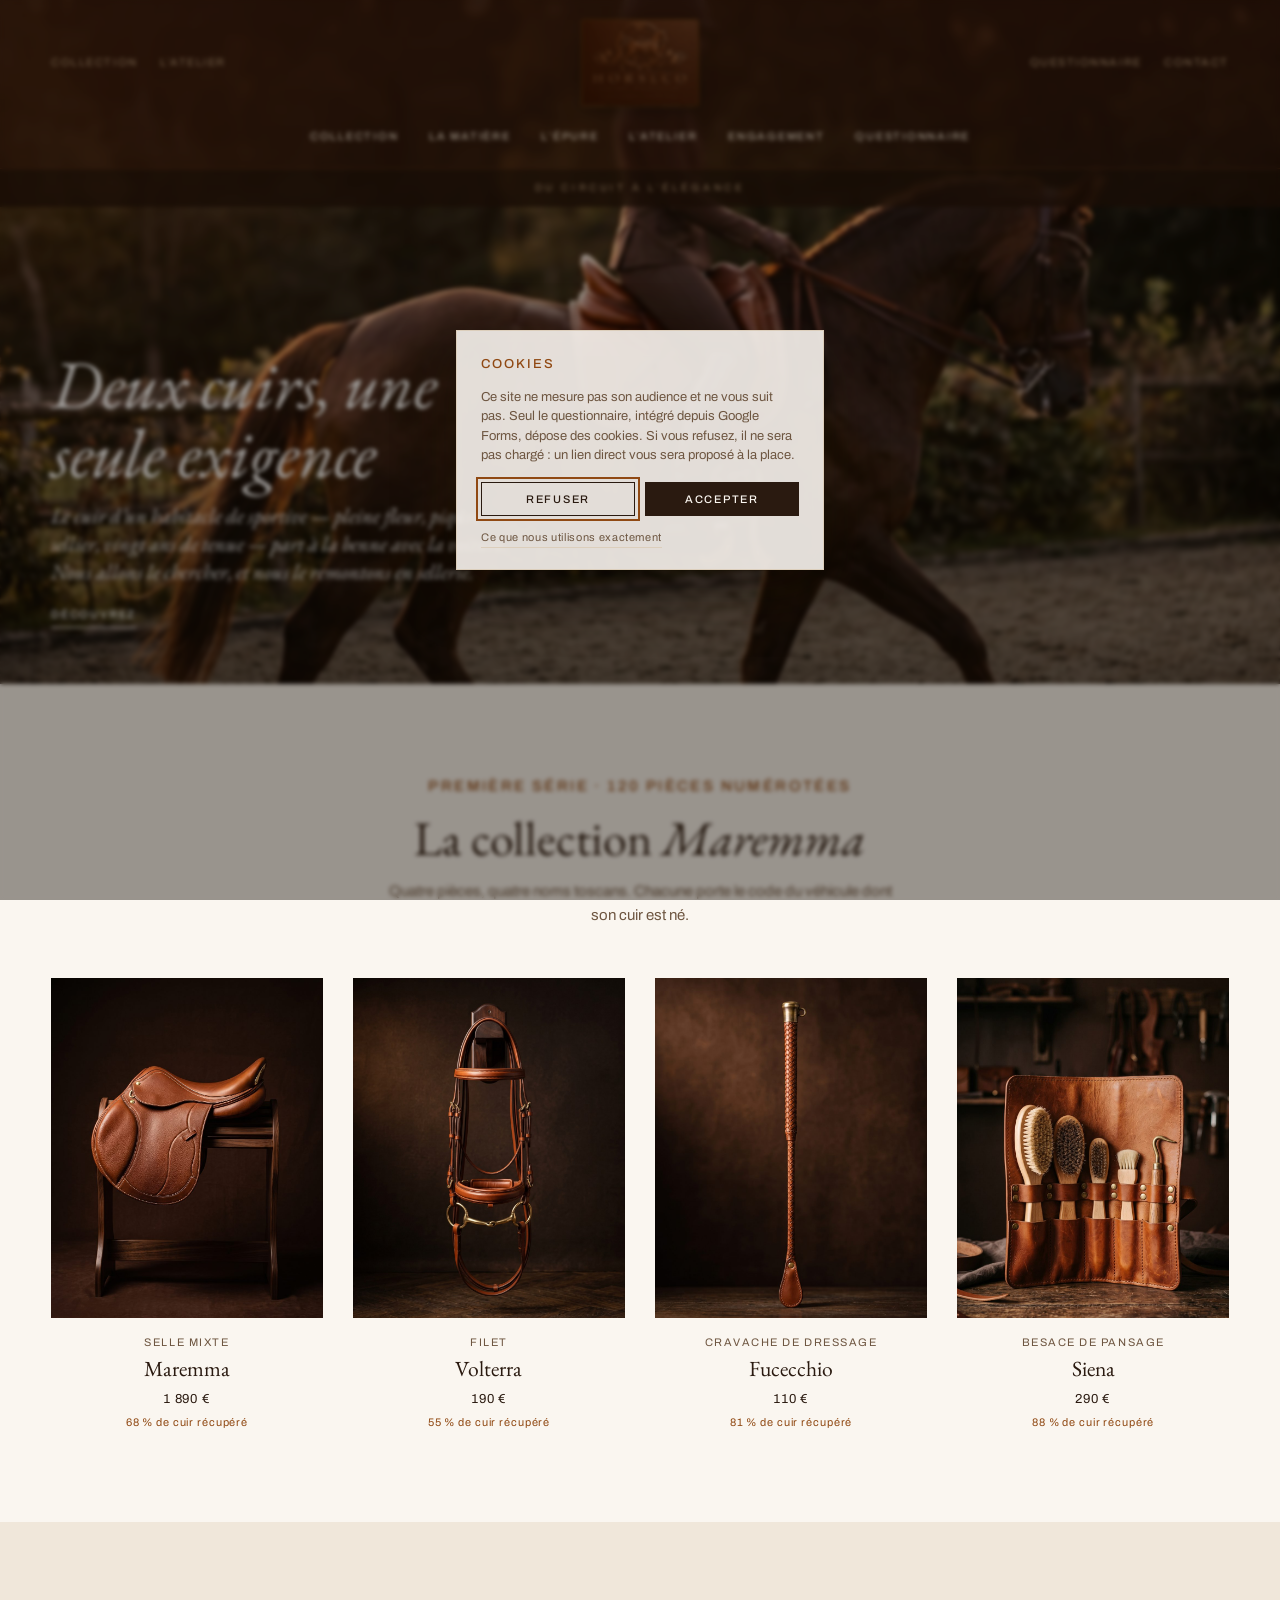
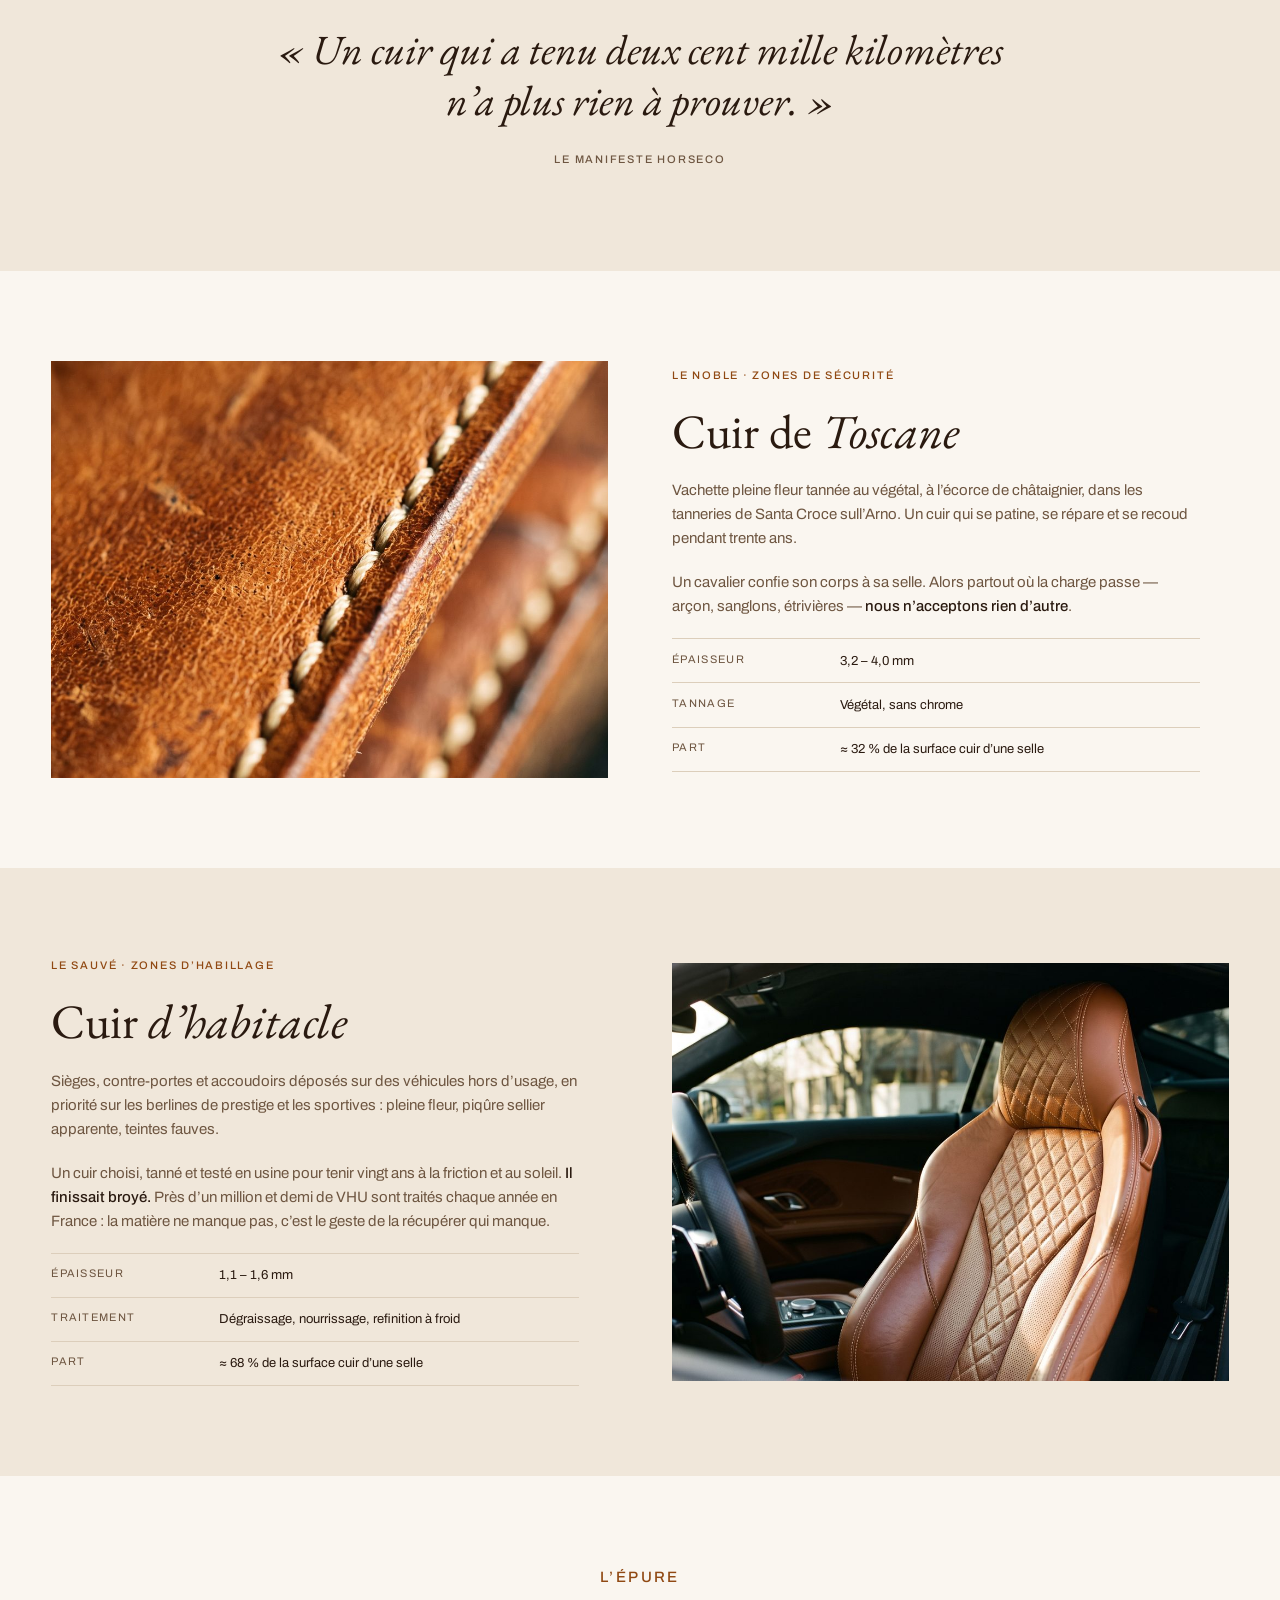
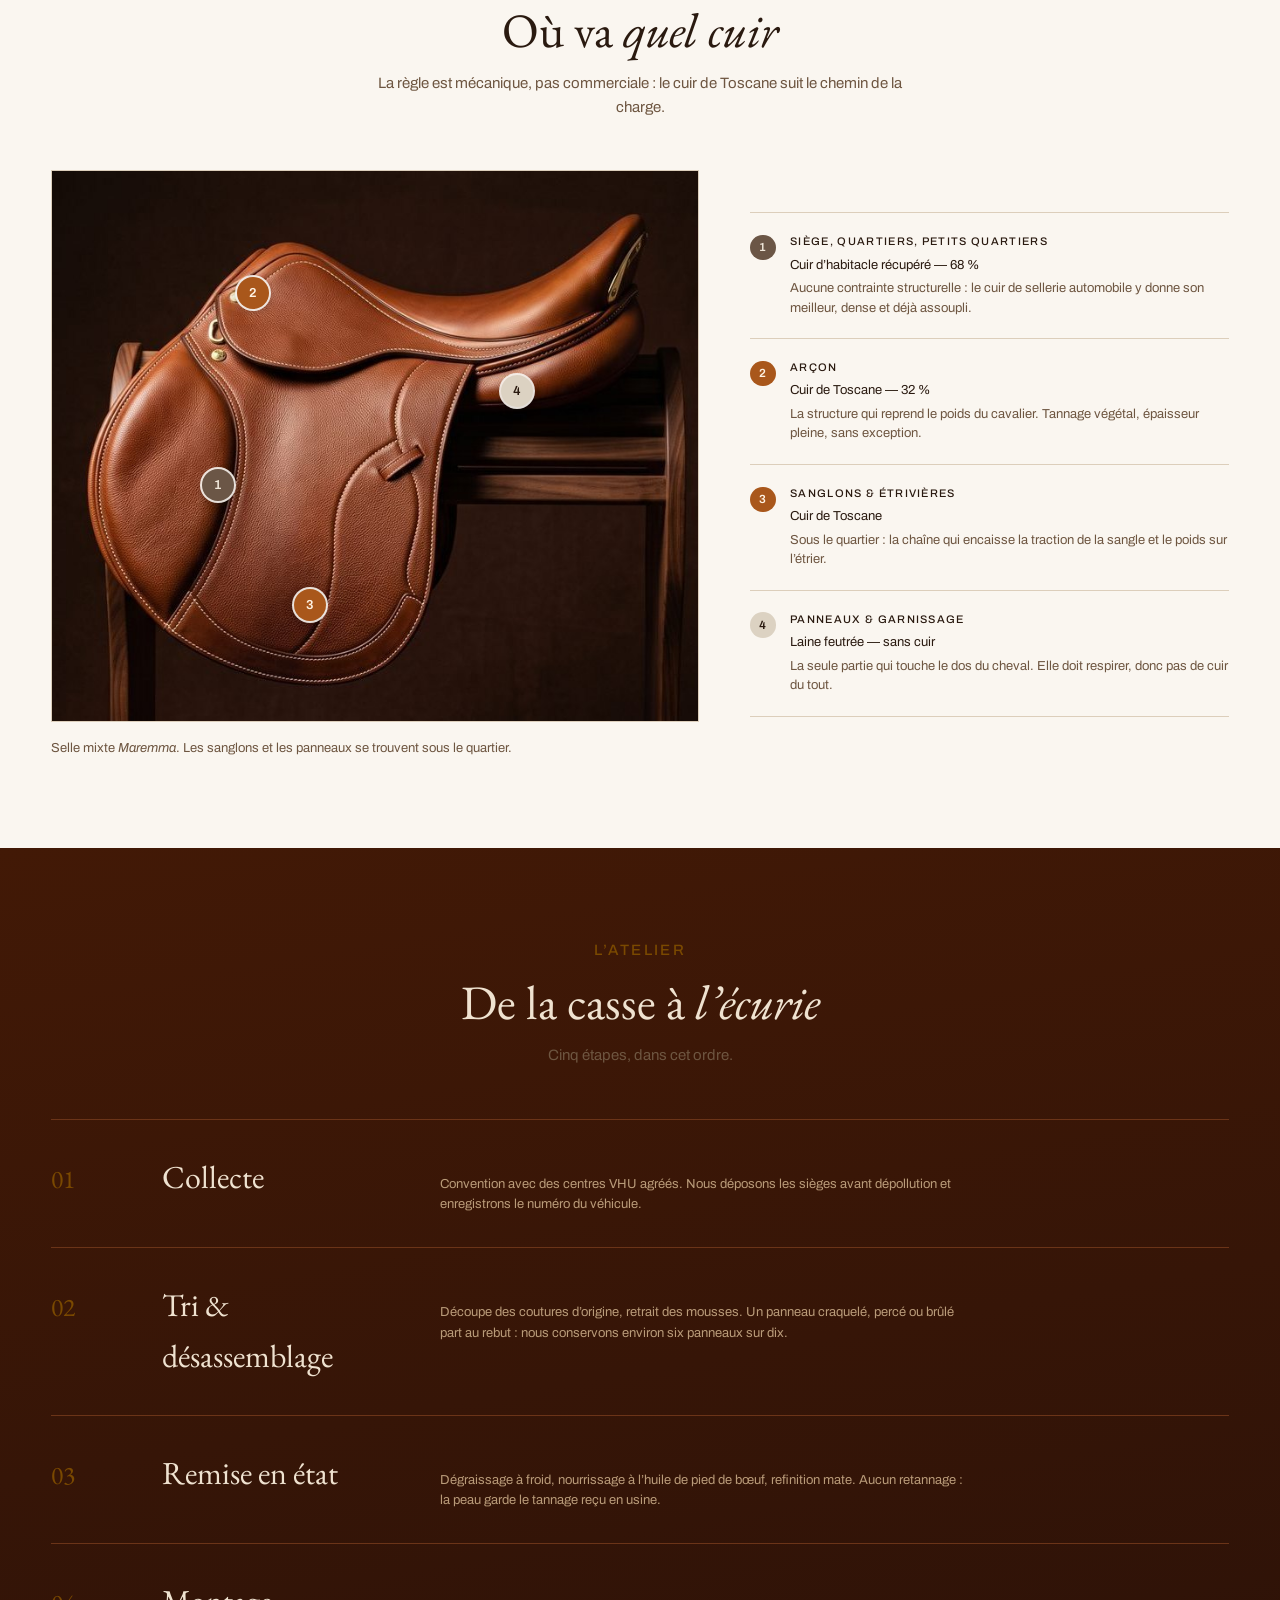
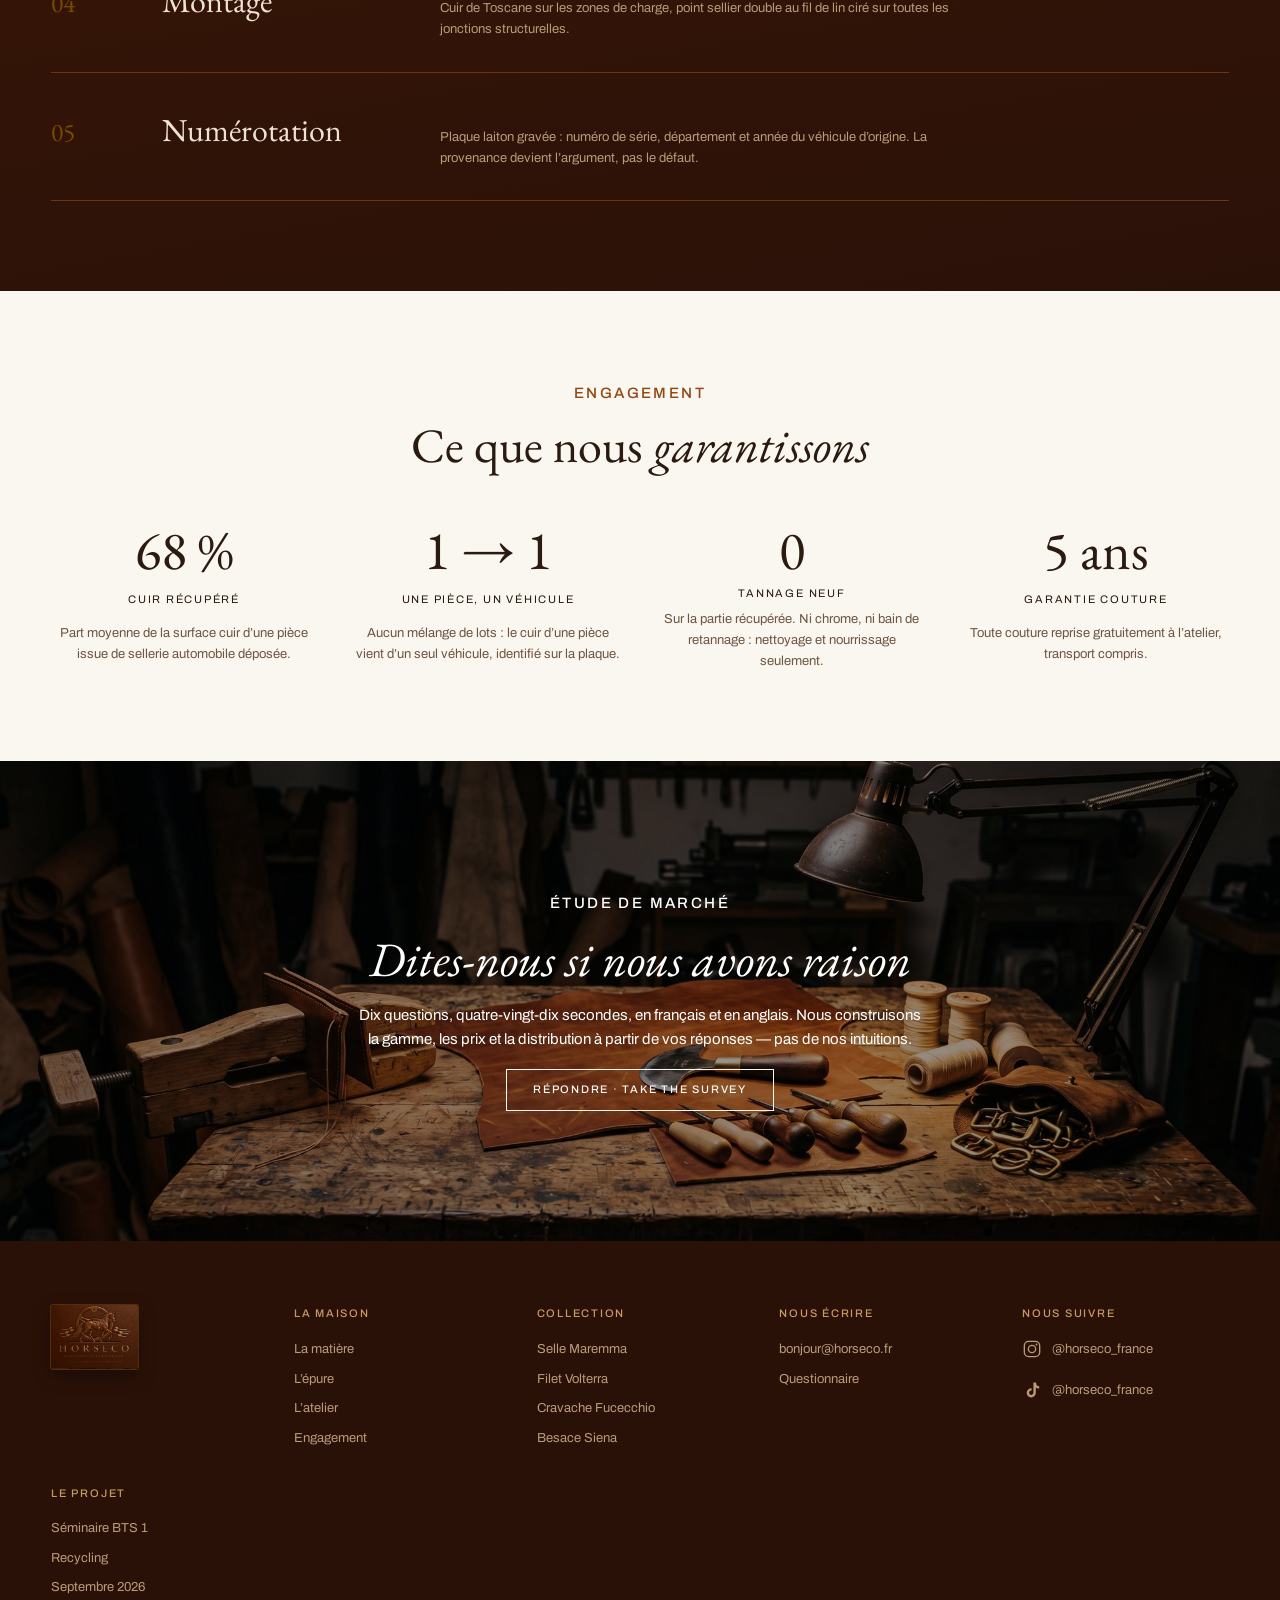
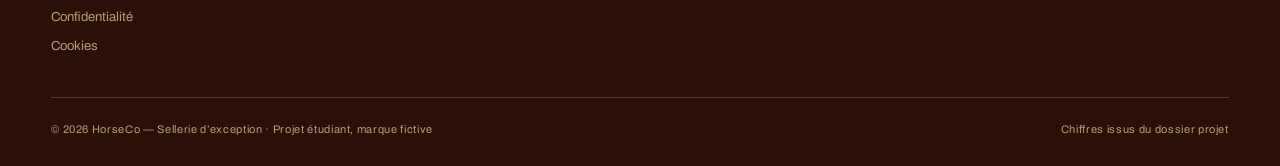
==== commit b7ee0bde: "Remplace les bottes par le filet Volterra (190 €) Nouvelle photo produit filet.jpg, fiche, pied de p" ====
--- a/index.html
+++ b/index.html
@@ -9,7 +9,7 @@
 <link rel="preconnect" href="https://fonts.googleapis.com">
 <link rel="preconnect" href="https://fonts.gstatic.com" crossorigin>
 <link rel="stylesheet" href="https://fonts.googleapis.com/css2?family=Archivo:wght@400;500;600&family=EB+Garamond:ital,wght@0,400;0,500;1,400;1,500&display=swap">
-<link rel="stylesheet" href="assets/css/horseco.css?v=11">
+<link rel="stylesheet" href="assets/css/horseco.css?v=12">
 <link rel="icon" href="assets/img/logo-horseco.svg" type="image/svg+xml">
 </head>
 <body>
@@ -105,20 +105,21 @@
 
         <article class="tile">
           <figure class="media">
-            <img src="assets/img/bottes.jpg" alt="Bottes d’équitation HorseCo Volterra">
+            <img src="assets/img/filet.jpg" alt="Filet de cheval HorseCo Volterra">
             <div class="media-fallback" aria-hidden="true">
               <svg viewBox="0 0 120 110" fill="none" stroke="#1B1917" stroke-width="1.3" stroke-linecap="round" stroke-linejoin="round">
-                <path d="M44 10h28l3 62 9 26 2 10H36l2-10 9-26z"/>
-                <path d="M44 10c8 4 20 4 28 0"/>
-                <path d="M47 72h26M38 98h44"/>
+                <path d="M40 14c6-6 34-6 40 0M40 14v62M80 14v62"/>
+                <path d="M36 30h48M34 62c8 6 44 6 52 0"/>
+                <circle cx="40" cy="80" r="5"/><circle cx="80" cy="80" r="5"/>
+                <path d="M45 80h30M38 85c-6 10-4 18 22 21 26-3 28-11 22-21"/>
               </svg>
             </div>
           </figure>
           <div class="tile-body">
-            <p class="kind">Bottes d’équitation</p>
+            <p class="kind">Filet</p>
             <h3>Volterra</h3>
-            <p class="price">460 €</p>
-            <p class="share">74 % de cuir récupéré</p>
+            <p class="price">190 €</p>
+            <p class="share">55 % de cuir récupéré</p>
           </div>
         </article>
 
@@ -423,7 +424,7 @@
       <h4>Collection</h4>
       <ul>
         <li><a href="#collection">Selle Maremma</a></li>
-        <li><a href="#collection">Bottes Volterra</a></li>
+        <li><a href="#collection">Filet Volterra</a></li>
         <li><a href="#collection">Cravache Fucecchio</a></li>
         <li><a href="#collection">Besace Siena</a></li>
       </ul>
@@ -476,7 +477,7 @@
  </div>
 </footer>
 
-<script src="assets/js/site.js?v=11"></script>
-<script src="assets/js/cookies.js?v=11"></script>
+<script src="assets/js/site.js?v=12"></script>
+<script src="assets/js/cookies.js?v=12"></script>
 </body>
 </html>
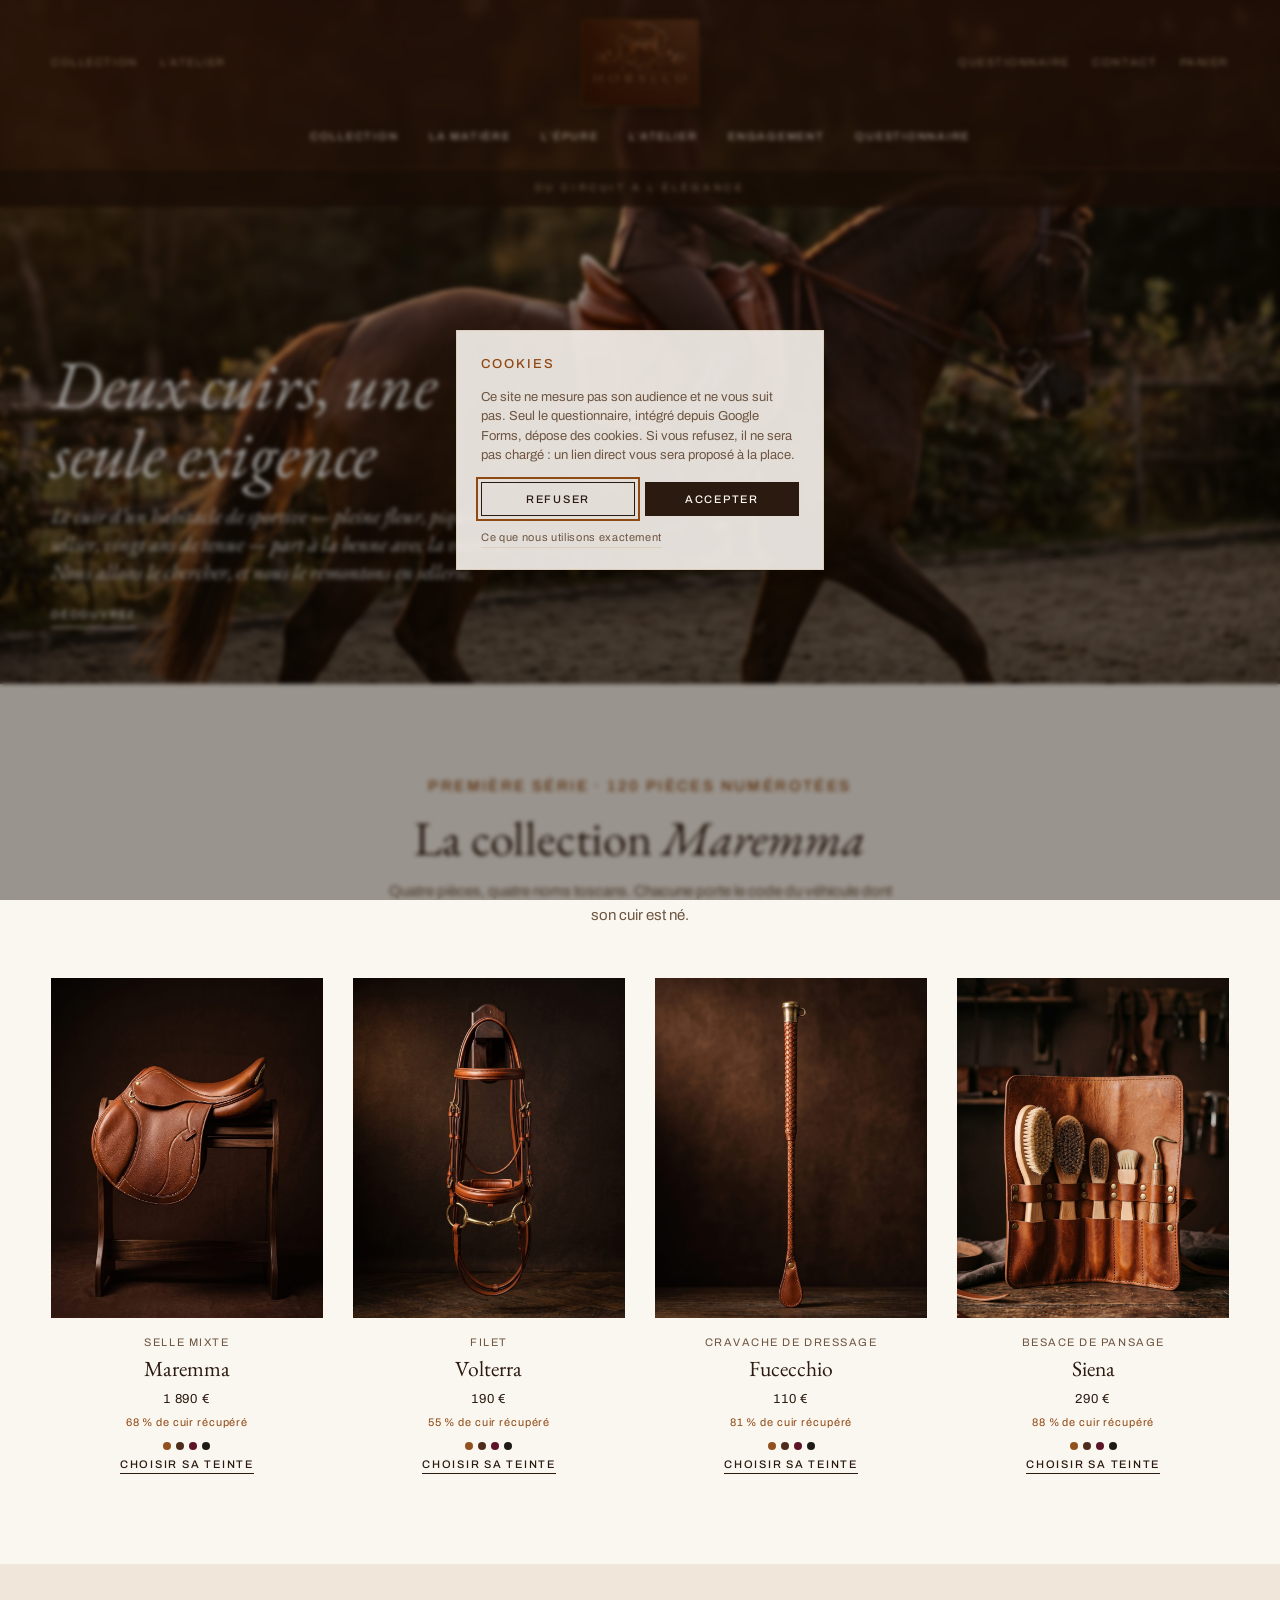
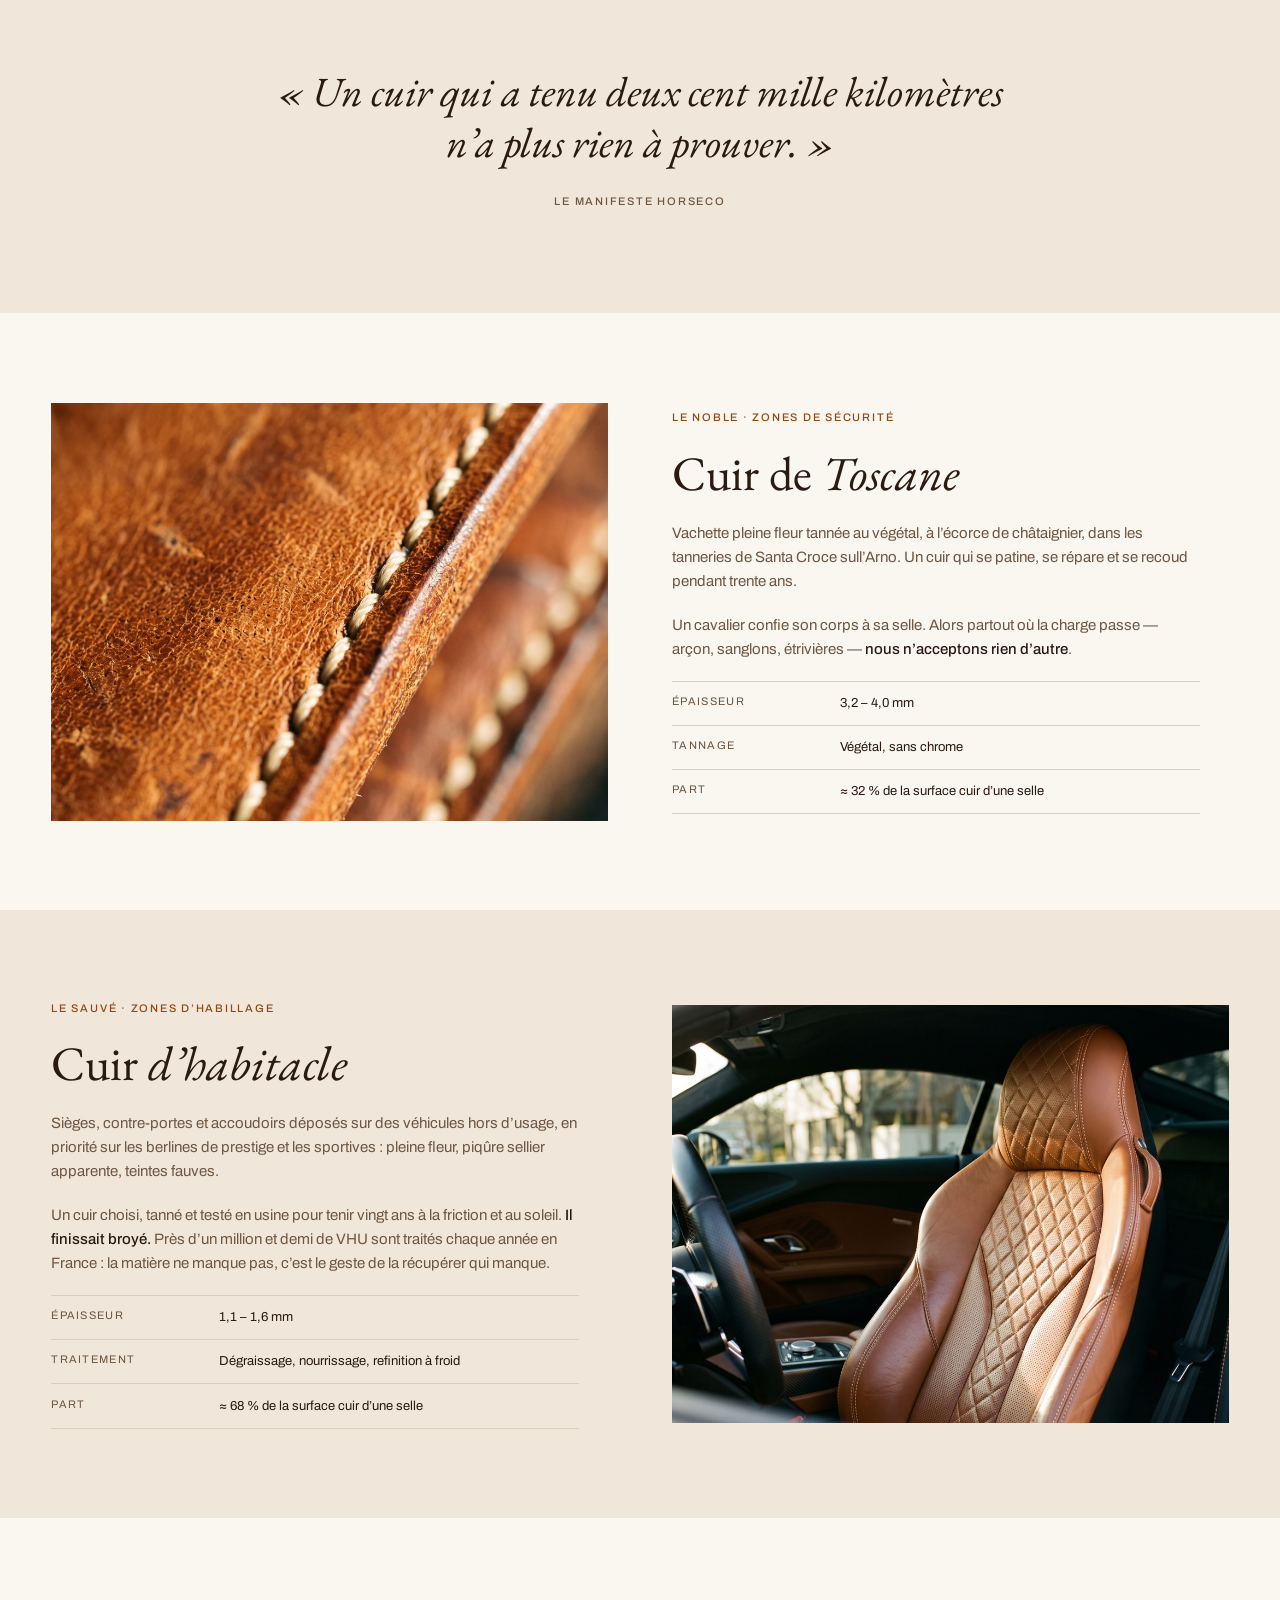
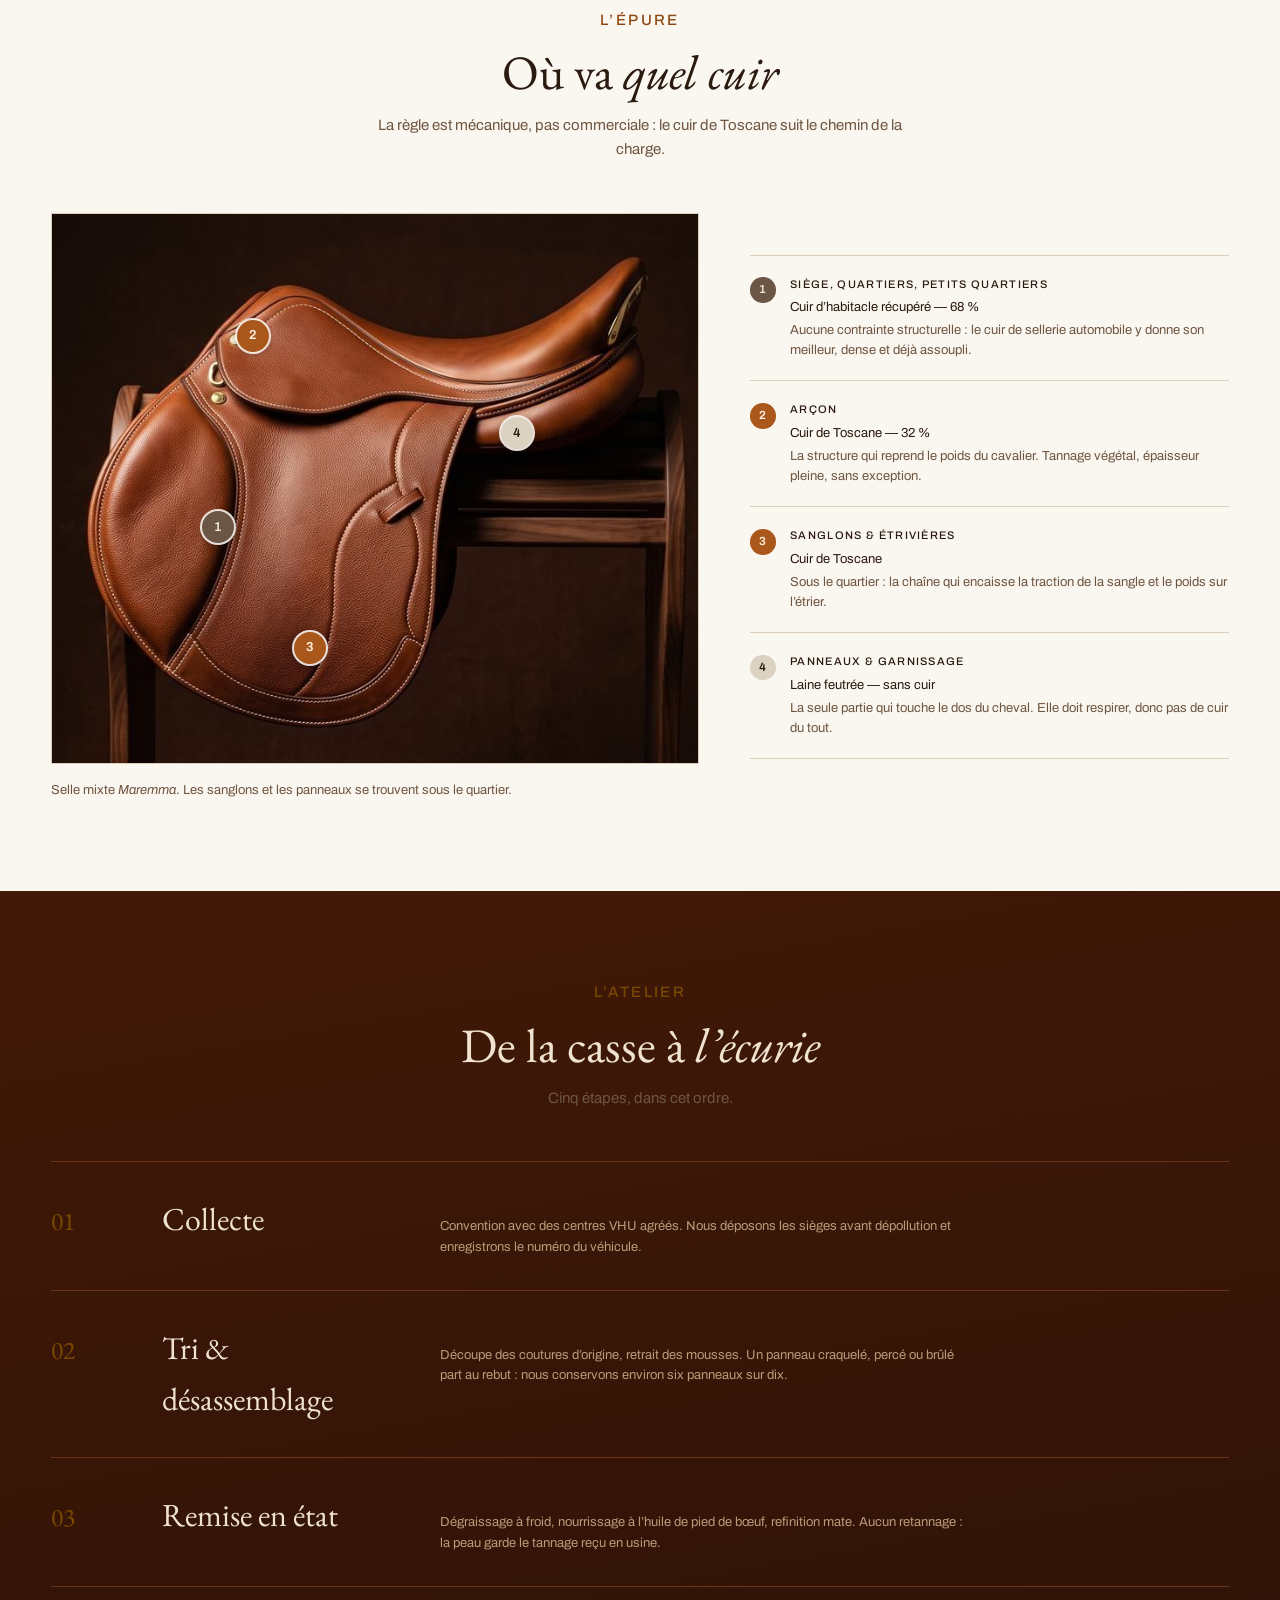
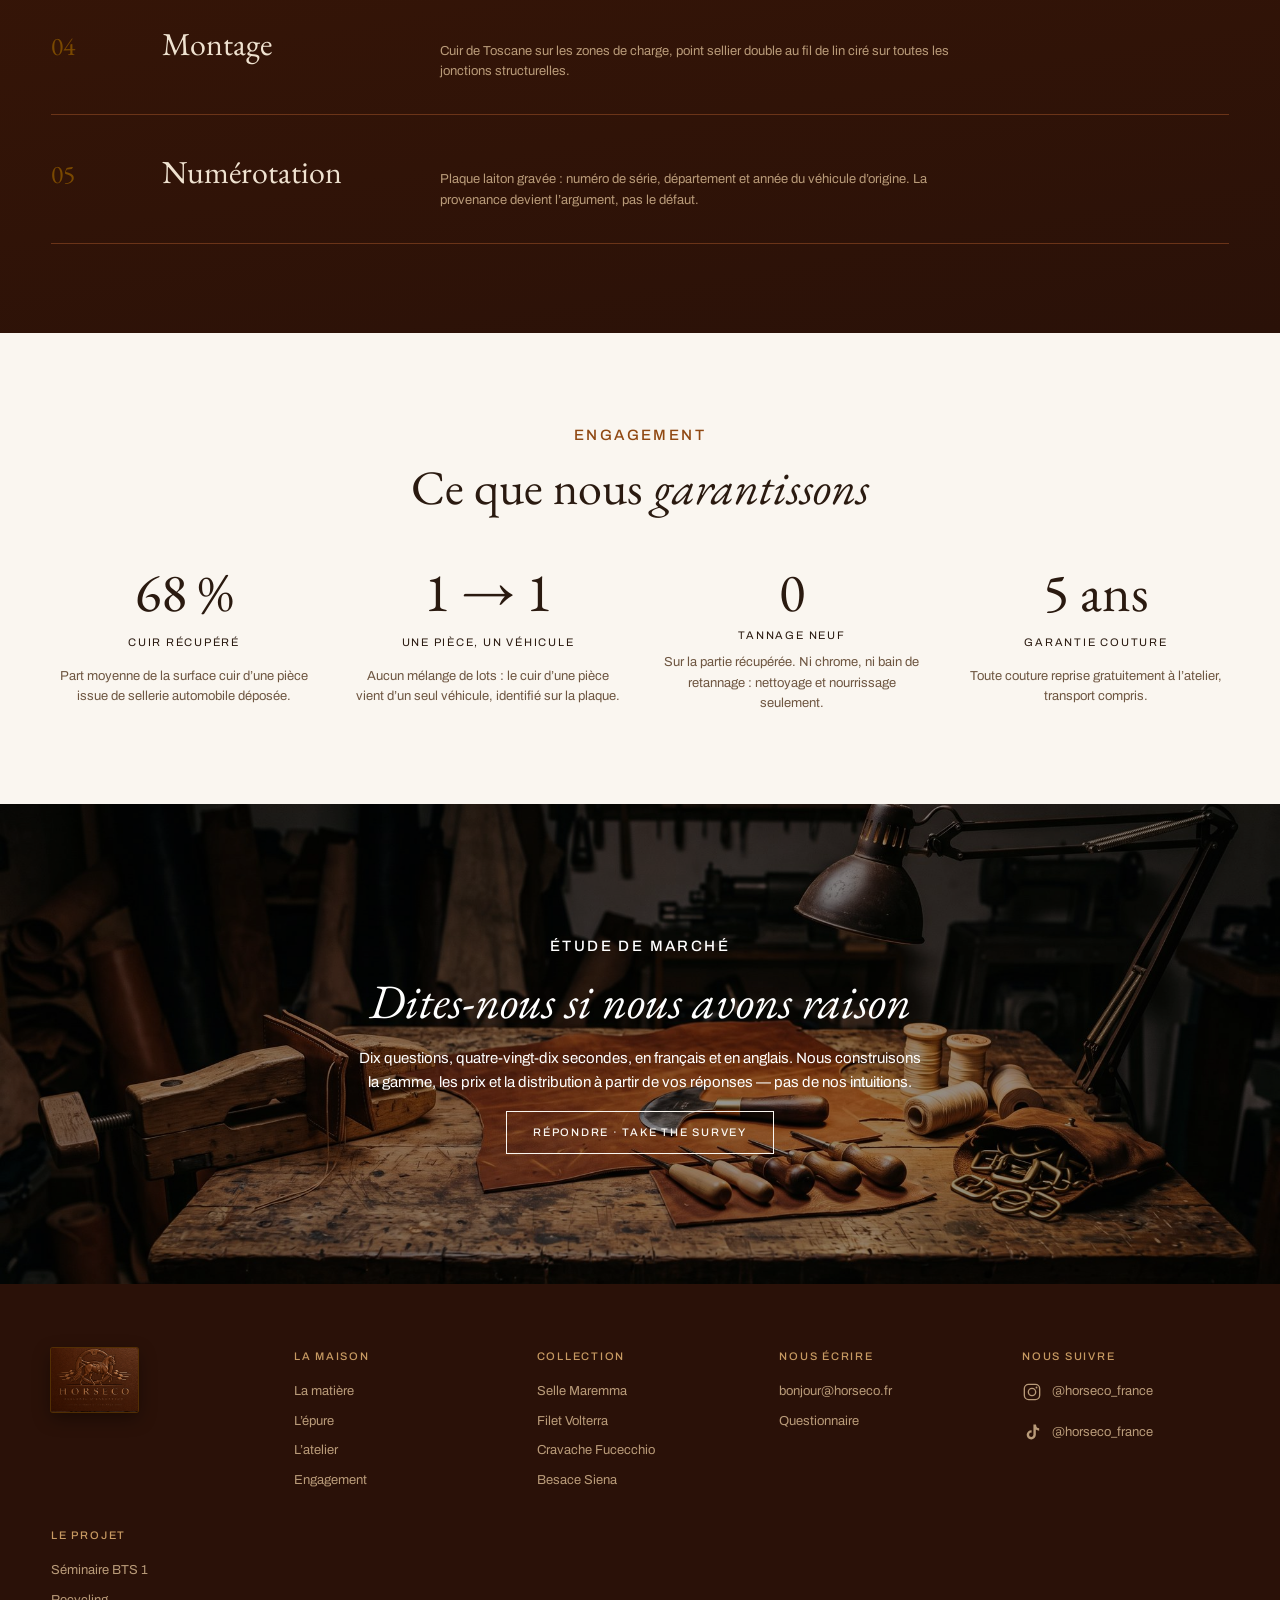
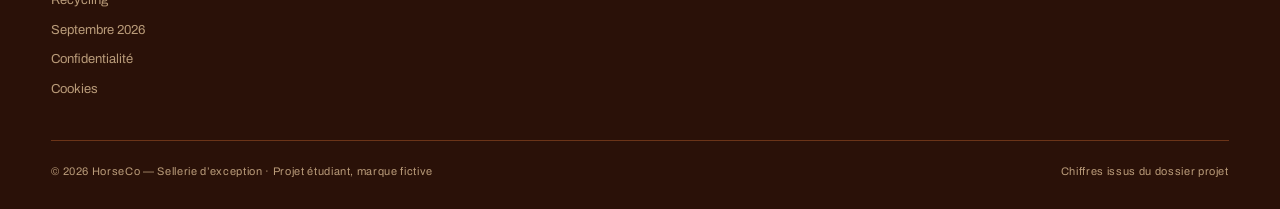
==== commit 237f639a: "Fiche produit avec choix de teinte, et panier Un clic sur une pièce ouvre sa fiche : cognac, havane," ====
--- a/index.html
+++ b/index.html
@@ -9,7 +9,7 @@
 <link rel="preconnect" href="https://fonts.googleapis.com">
 <link rel="preconnect" href="https://fonts.gstatic.com" crossorigin>
 <link rel="stylesheet" href="https://fonts.googleapis.com/css2?family=Archivo:wght@400;500;600&family=EB+Garamond:ital,wght@0,400;0,500;1,400;1,500&display=swap">
-<link rel="stylesheet" href="assets/css/horseco.css?v=12">
+<link rel="stylesheet" href="assets/css/horseco.css?v=13">
 <link rel="icon" href="assets/img/logo-horseco.svg" type="image/svg+xml">
 </head>
 <body>
@@ -30,6 +30,7 @@
     <div class="side side--end">
       <a href="questionnaire.html">Questionnaire</a>
       <a href="#contact">Contact</a>
+      <a href="#" role="button" data-panier-ouvrir>Panier <span data-panier-compte></span></a>
     </div>
   </div>
 
@@ -40,6 +41,7 @@
     <a href="#atelier">L’atelier</a>
     <a href="#engagement">Engagement</a>
     <a href="questionnaire.html">Questionnaire</a>
+    <a href="#" role="button" class="nav-panier" data-panier-ouvrir>Panier <span data-panier-compte></span></a>
   </nav>
 
   <p class="signature">Du circuit à l’élégance</p>
@@ -477,7 +479,8 @@
  </div>
 </footer>
 
-<script src="assets/js/site.js?v=12"></script>
-<script src="assets/js/cookies.js?v=12"></script>
+<script src="assets/js/site.js?v=13"></script>
+<script src="assets/js/boutique.js?v=13"></script>
+<script src="assets/js/cookies.js?v=13"></script>
 </body>
 </html>
--- a/assets/css/horseco.css
+++ b/assets/css/horseco.css
@@ -917,3 +917,177 @@
 .legal th, .legal td { text-align: left; padding: 0.7rem 0.6rem; border-bottom: 1px solid var(--line); vertical-align: top; }
 .legal th { font-size: var(--t-xs); letter-spacing: 0.1em; text-transform: uppercase; color: var(--ink); font-weight: 500; }
 .legal td { color: var(--ink-2); }
+
+/* ---------- 17. Fiche produit et panier ---------- */
+html.verrou { overflow: hidden; }
+
+.tile[data-produit] { cursor: pointer; }
+.tile-teintes { display: flex; justify-content: center; gap: 5px; margin-top: 0.35rem; }
+.tile-teintes i { display: block; width: 8px; height: 8px; border-radius: 50%; background: var(--c); }
+.tile-cta {
+  justify-self: center;
+  margin-top: 0.2rem;
+  padding: 0 0 3px;
+  font-family: var(--sans);
+  font-size: var(--t-xs);
+  font-weight: 500;
+  letter-spacing: 0.16em;
+  text-transform: uppercase;
+  color: var(--ink);
+  background: none;
+  border: 0;
+  border-bottom: 1px solid currentColor;
+  cursor: pointer;
+  transition: opacity 0.3s ease;
+}
+.tile-cta:hover { opacity: 0.6; }
+
+.fermer {
+  width: 2.4rem;
+  height: 2.4rem;
+  border: 0;
+  background: none;
+  color: var(--ink);
+  font-size: 1.6rem;
+  line-height: 1;
+  cursor: pointer;
+}
+.fermer:hover { color: var(--accent); }
+
+/* La fiche : une carte au centre, photo à gauche, choix à droite */
+.fiche {
+  position: fixed;
+  inset: 0;
+  z-index: 95;
+  display: grid;
+  place-items: center;
+  padding: 1.25rem;
+  background: rgba(20, 12, 6, 0.55);
+  backdrop-filter: blur(3px);
+  -webkit-backdrop-filter: blur(3px);
+}
+.fiche[hidden], .panier[hidden] { display: none !important; }
+.fiche-carte {
+  position: relative;
+  width: min(58rem, 100%);
+  max-height: calc(100dvh - 2.5rem);
+  overflow: auto;
+  display: grid;
+  grid-template-columns: minmax(0, 1.05fr) minmax(0, 1fr);
+  background: var(--paper);
+  box-shadow: 0 24px 70px rgba(20, 12, 6, 0.45);
+}
+.fiche-carte > .fermer { position: absolute; top: 0.5rem; right: 0.5rem; z-index: 2; }
+.fiche-media { margin: 0; aspect-ratio: 4 / 5; background: var(--leather-2); }
+.fiche-media img { width: 100%; height: 100%; object-fit: cover; }
+.fiche-infos {
+  display: grid;
+  align-content: center;
+  gap: 0.85rem;
+  padding: clamp(1.75rem, 4vw, 3rem);
+}
+.fiche-type { color: var(--accent); }
+.fiche-infos h3 { font-family: var(--display); font-size: var(--t-2xl); line-height: 1.05; }
+.fiche-prix { font-size: var(--t-lg); letter-spacing: 0.04em; font-variant-numeric: tabular-nums; }
+.fiche-texte { max-width: 24rem; color: var(--ink-2); font-size: var(--t-sm); line-height: 1.55; }
+.fiche-recup { color: var(--accent); font-size: var(--t-xs); letter-spacing: 0.08em; }
+.fiche-teintes {
+  display: grid;
+  gap: 0.75rem;
+  margin-top: 0.4rem;
+  padding-top: 1rem;
+  border-top: 1px solid var(--line);
+}
+.fiche-teintes .caps { color: var(--ink-2); }
+.fiche-teintes .caps span { color: var(--ink); }
+.pastilles { display: flex; gap: 0.8rem; }
+.pastille {
+  width: 2rem;
+  height: 2rem;
+  padding: 0;
+  border: 0;
+  border-radius: 50%;
+  background: var(--c);
+  box-shadow: inset 0 0 0 1px rgba(0, 0, 0, 0.18);
+  cursor: pointer;
+  transition: box-shadow 0.2s ease;
+}
+.pastille:hover { box-shadow: inset 0 0 0 1px rgba(0, 0, 0, 0.18), 0 0 0 3px var(--line); }
+.pastille[aria-checked="true"] { box-shadow: 0 0 0 2px var(--paper), 0 0 0 3px var(--ink); }
+.fiche-ajouter { justify-self: start; margin-top: 0.7rem; }
+
+@media (max-width: 760px) {
+  .fiche { padding: 0.75rem; }
+  .fiche-carte { grid-template-columns: minmax(0, 1fr); }
+  .fiche-media { aspect-ratio: 4 / 3; }
+  .fiche-carte > .fermer { background: rgba(250, 246, 240, 0.85); }
+  .fiche-ajouter { justify-self: stretch; text-align: center; }
+}
+
+/* Le panier : un tiroir qui glisse depuis la droite */
+.panier { position: fixed; inset: 0; z-index: 95; }
+.panier-voile { position: absolute; inset: 0; background: rgba(20, 12, 6, 0.45); }
+.panier-tiroir {
+  position: absolute;
+  top: 0;
+  right: 0;
+  width: min(26rem, 100%);
+  height: 100%;
+  display: grid;
+  grid-template-rows: auto minmax(0, 1fr) auto;
+  background: var(--paper);
+  box-shadow: -18px 0 50px rgba(20, 12, 6, 0.3);
+  animation: tiroir 0.35s cubic-bezier(0.2, 0, 0.1, 1);
+}
+@keyframes tiroir { from { transform: translateX(100%); } to { transform: none; } }
+.panier-tete {
+  display: flex;
+  align-items: center;
+  justify-content: space-between;
+  padding: 1rem 1rem 1rem 1.5rem;
+  border-bottom: 1px solid var(--line);
+}
+.panier-tete .caps { color: var(--accent); }
+.panier-liste { margin: 0; padding: 0 1.5rem; list-style: none; overflow: auto; }
+.panier-liste[hidden] { display: none; }
+.panier-ligne {
+  display: grid;
+  grid-template-columns: 4.2rem minmax(0, 1fr) auto;
+  gap: 1rem;
+  padding: 1.1rem 0;
+  border-bottom: 1px solid var(--line);
+}
+.panier-ligne img { width: 4.2rem; aspect-ratio: 4 / 5; object-fit: cover; background: var(--leather-2); }
+.panier-ligne .type { font-size: var(--t-nano); letter-spacing: 0.14em; text-transform: uppercase; color: var(--ink-2); }
+.panier-ligne h4 { font-family: var(--display); font-size: 1.2rem; font-weight: 400; line-height: 1.15; margin: 0.1rem 0 0.2rem; }
+.panier-ligne .teinte { display: flex; align-items: center; gap: 0.45rem; font-size: var(--t-xs); color: var(--ink-2); }
+.panier-ligne .teinte i { display: block; width: 0.6rem; height: 0.6rem; border-radius: 50%; background: var(--c); }
+.qte { display: inline-flex; align-items: center; margin-top: 0.6rem; border: 1px solid var(--line); }
+.qte button { width: 1.9rem; height: 1.9rem; border: 0; background: none; color: var(--ink); font-size: 1rem; cursor: pointer; }
+.qte button:hover { background: var(--sand); }
+.qte span { min-width: 1.6rem; text-align: center; font-size: var(--t-sm); font-variant-numeric: tabular-nums; }
+.panier-ligne .fin { display: grid; justify-items: end; align-content: space-between; }
+.panier-ligne .prix { font-size: var(--t-sm); font-variant-numeric: tabular-nums; }
+.retirer {
+  padding: 0 0 2px;
+  border: 0;
+  border-bottom: 1px solid var(--line);
+  background: none;
+  color: var(--ink-2);
+  font-size: var(--t-nano);
+  letter-spacing: 0.12em;
+  text-transform: uppercase;
+  cursor: pointer;
+}
+.retirer:hover { color: var(--ink); border-bottom-color: var(--ink); }
+.panier-vide { padding: 2rem 1.5rem; color: var(--ink-2); font-family: var(--display); font-style: italic; font-size: var(--t-xl); }
+.panier-vide[hidden], .panier-total[hidden], .panier-note[hidden] { display: none; }
+.panier-pied { display: grid; gap: 0.8rem; padding: 1.25rem 1.5rem 1.5rem; background: var(--sand); border-top: 1px solid var(--line); }
+.panier-total { display: flex; align-items: baseline; justify-content: space-between; font-family: var(--display); font-size: var(--t-xl); }
+.panier-total span:first-child { font-family: var(--sans); font-size: var(--t-xs); letter-spacing: 0.16em; text-transform: uppercase; color: var(--ink-2); }
+.panier-note { font-size: var(--t-xs); color: var(--ink-2); }
+.panier-pied .btn { text-align: center; }
+
+/* Lien du panier : dans l'en-tête sur ordinateur, dans le menu sur mobile */
+.mainnav .nav-panier { display: none; }
+@media (max-width: 700px) { .mainnav .nav-panier { display: inline; } }
